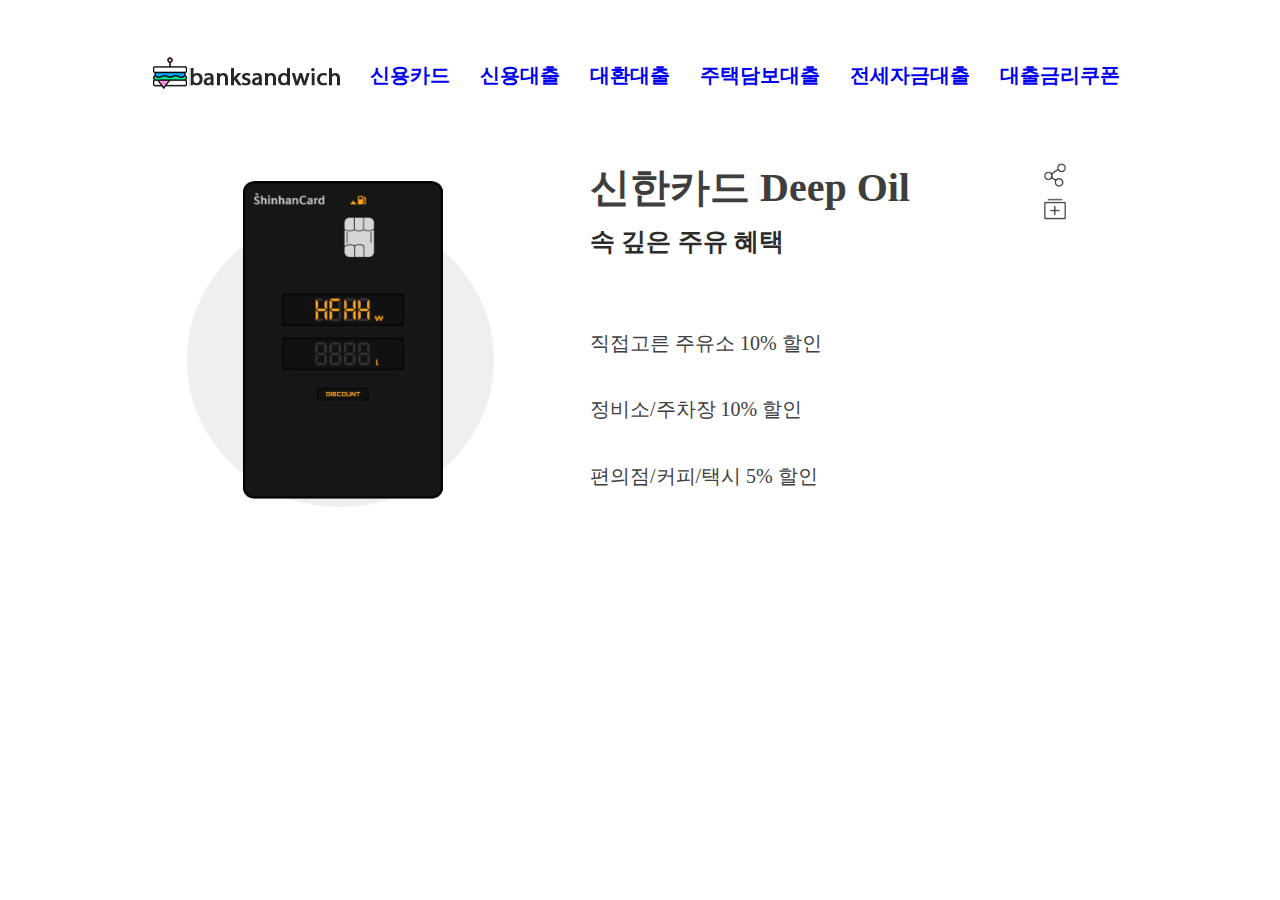
==== sub.html @ 1c979313 "Update sub.html" ====
<!DOCTYPE html>
<html lang="en">
<head>
    
    <meta charset="UTF-8">
    <meta name="viewport" content="width=device-width, initial-scale=1.0">
    <title>Document</title>
    <script src="https://ajax.googleapis.com/ajax/libs/jquery/3.7.1/jquery.min.js"></script>
    
    <link rel="stylesheet" href="sub.css">
    <meta charset="utf-8">
</head>

<body>
    <header>
        <div id = "logo">
            <img src="img/banklogo.png">
        </div>

        <ul>
            <li><a href ="#">신용카드</a></li>
            <li><a href= "#">신용대출</a></li>
            <li><a href= "#">대환대출</a></li>
            <li><a href="#">주택담보대출</a></li>
            <li><a href ="#">전세자금대출</a></li>
            <li><a href= "#">대출금리쿠폰</a></li>
        </ul>
    </header>

    <!-- <div id = "search_btn_div">

    <button style="width: 690px; height: 60px;">
        <div>
            <span>메뉴, 카드, 혜택을 검색해 보세요</span>
            <img src = "img/icon1.jpg">
        </div></button>
    </div> -->

    <div id="sub_wrap1">
        <div> <img src = "img/sub_card_1.gif" alt = "card" style="height:200px;  transform: rotate(90deg); margin: 20% 11%;">
        </div>

        <div>
           
                <div style="width: 400px; height: 150px;">
                <p style="font-size: 40px; font-weight: bold; color: #3e3e3e;"> 신한카드 Deep Oil</p>
                <p style="margin-top: 10px; font-size: 25px; font-weight: bolder; color: #2c2c2c;">  속 깊은 주유 혜택</p>
                </div>

                <div style="width: 300px; height: 200px; ">
                <p>직접고른 주유소 10% 할인</p>
                <p> 정비소/주차장 10% 할인</p>
                <p>편의점/커피/택시 5% 할인</p>  
                </div>
            
          
     
        </div>
        
        
        <div>
        <a href = "#"><img src = "img/sub_icon_link.png" alt="link"></a>
        <a href = "#"><img src = "img/sub_icon_plus.png" alt="plus"></a>
        </div>

    </div>

</body>
</html>
---- sub.css ----
@import url('https://fonts.googleapis.com/css2?family=Gothic+A1:wght@600&display=swap');

* {padding:0; margin: 0;}
ul, li, ol,a { list-style: none; text-decoration: none;}


header { 
    width: 1000px; height: 150px;
    margin: 0 auto;
     display: flex;
     justify-content: space-around;
    align-items: center;}

header > ul {  display: flex; }


header > ul > li {padding: 15px; font-size: 20px; font-weight: bold; color: #404040;}


/*search 버튼*/
/* #search_btn_div {
    margin: 0 auto;
    width: 1000px;
    height: 200px;
    display: flex;
    justify-content: center;
    align-items: center;
}

#search_btn_div>button  {
    width: 690px;
    height: 60px;
    border-radius: 9px;
    background-color: rgba(0, 0, 0, 0);
    border: 2px solid green;
    font-size: 20px;
    text-align: left;
    padding: 10px;
    color: #666;
}  

#search_btn_div>button>div {
    display: flex;
    justify-content: space-between;
}
 */


 #sub_wrap1 { 
    width: 1000px;
    margin: 0 auto;
    display: flex;
   justify-content: space-between;
padding: 10px 100px;}

#sub_wrap1>div:nth-of-type(1) {
    width: 400px;
    height: 400px;
    background-image: url(img/sub_card_background.jpg);

}


#sub_wrap1>div:nth-of-type(2) {
    width: 400px;
    height: 400px;
    display: flex;
    flex-direction: column;
    justify-content: flex-start;



}



#sub_wrap1>div:nth-of-type(2) >div:nth-of-type(2) {
    display: flex;
    flex-direction: column;
    justify-content: space-around;
    font-size: 20px;
    color: #404040;
}


#sub_wrap1>div:nth-of-type(3) {
    width: 100px;
    height: 400px;
    display: flex;
    flex-direction: column;
    align-items: flex-start;

}

#sub_wrap1>div:nth-of-type(3) img {
    width: 30px;
}
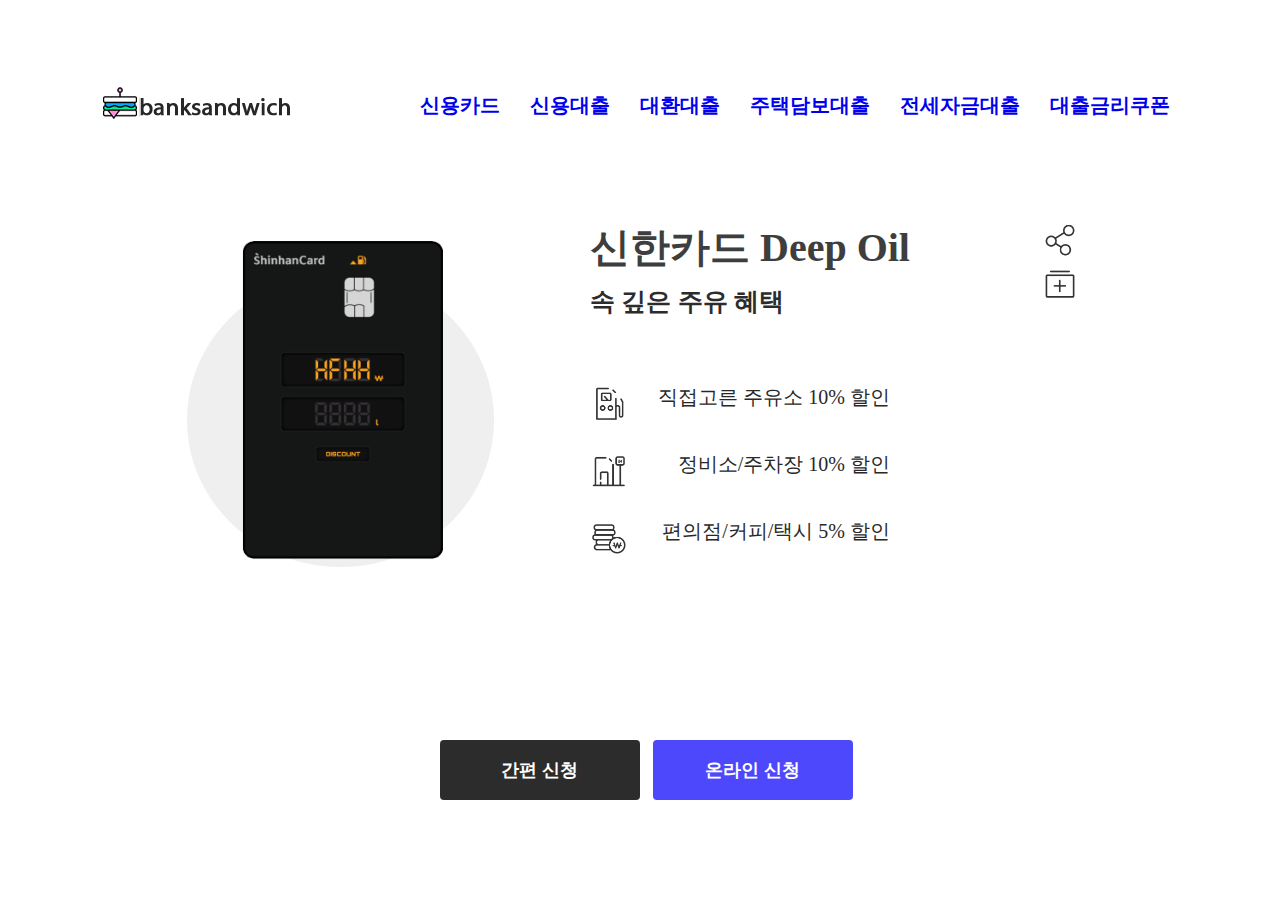
==== commit cb46dc62: "2/6" ====
--- a/sub.html
+++ b/sub.html
@@ -1,5 +1,6 @@
 <!DOCTYPE html>
 <html lang="en">
+    
 <head>
     
     <meta charset="UTF-8">
@@ -9,6 +10,7 @@
     
     <link rel="stylesheet" href="sub.css">
     <meta charset="utf-8">
+    
 </head>
 
 <body>
@@ -48,9 +50,14 @@
                 </div>
 
                 <div style="width: 300px; height: 200px; ">
-                <p>직접고른 주유소 10% 할인</p>
-                <p> 정비소/주차장 10% 할인</p>
-                <p>편의점/커피/택시 5% 할인</p>  
+
+                    <div><img src = "img/ico_card_benefit_m_02.png" alt ="3"><p>직접고른 주유소 10% 할인</p></div>
+                    
+                    <div><img src = "img/ico_card_benefit_m_04.png" alt ="2"><p> 정비소/주차장 10% 할인</p></div>
+                    
+                    <div><img src = "img/ico_card_benefit_m_18.png" alt ="1"><p>편의점/커피/택시 5% 할인</p>  </div>
+                    
+                
                 </div>
             
           
@@ -65,5 +72,10 @@
 
     </div>
 
+
+    <div id = "sub_wrap2">
+        <button style="background-color: #2c2c2c;">간편 신청</button>
+        <button style="background-color: #4e48fc;">온라인 신청</button>
+    </div>
 </body>
 </html>--- a/sub.css
+++ b/sub.css
@@ -5,11 +5,12 @@
 
 
 header { 
-    width: 1000px; height: 150px;
+    width: 1200px; height: 150px;
     margin: 0 auto;
      display: flex;
      justify-content: space-around;
-    align-items: center;}
+    align-items: center;
+    padding: 30px 0px;}
 
 header > ul {  display: flex; }
 
@@ -79,7 +80,18 @@
     flex-direction: column;
     justify-content: space-around;
     font-size: 20px;
-    color: #404040;
+    color: #282828;
+}
+
+
+#sub_wrap1>div:nth-of-type(2) >div:nth-of-type(2) > div {
+    display: flex;
+    justify-content: space-between;
+}
+
+#sub_wrap1>div:nth-of-type(2) >div:nth-of-type(2) > div > img {
+    width: 38px;
+    vertical-align: middle;
 }
 
 
@@ -93,5 +105,30 @@
 }
 
 #sub_wrap1>div:nth-of-type(3) img {
-    width: 30px;
+    width: 40px;
+}
+
+
+/*간편신청, 온라인 신청*/
+
+#sub_wrap2 {
+    width: 1000px;
+    height: 100px;
+    margin: 0 auto;
+    display: flex;
+    justify-content: center;
+    align-items: center;
+    margin-top: 90px;
+}
+
+#sub_wrap2 > button {
+
+    width: 200px;
+    height: 60px;
+    margin-left: 13px;
+    border-radius: 4px;
+    border: none;
+    color: #fff;
+    font-size: 18px;
+    font-weight: bold;
 }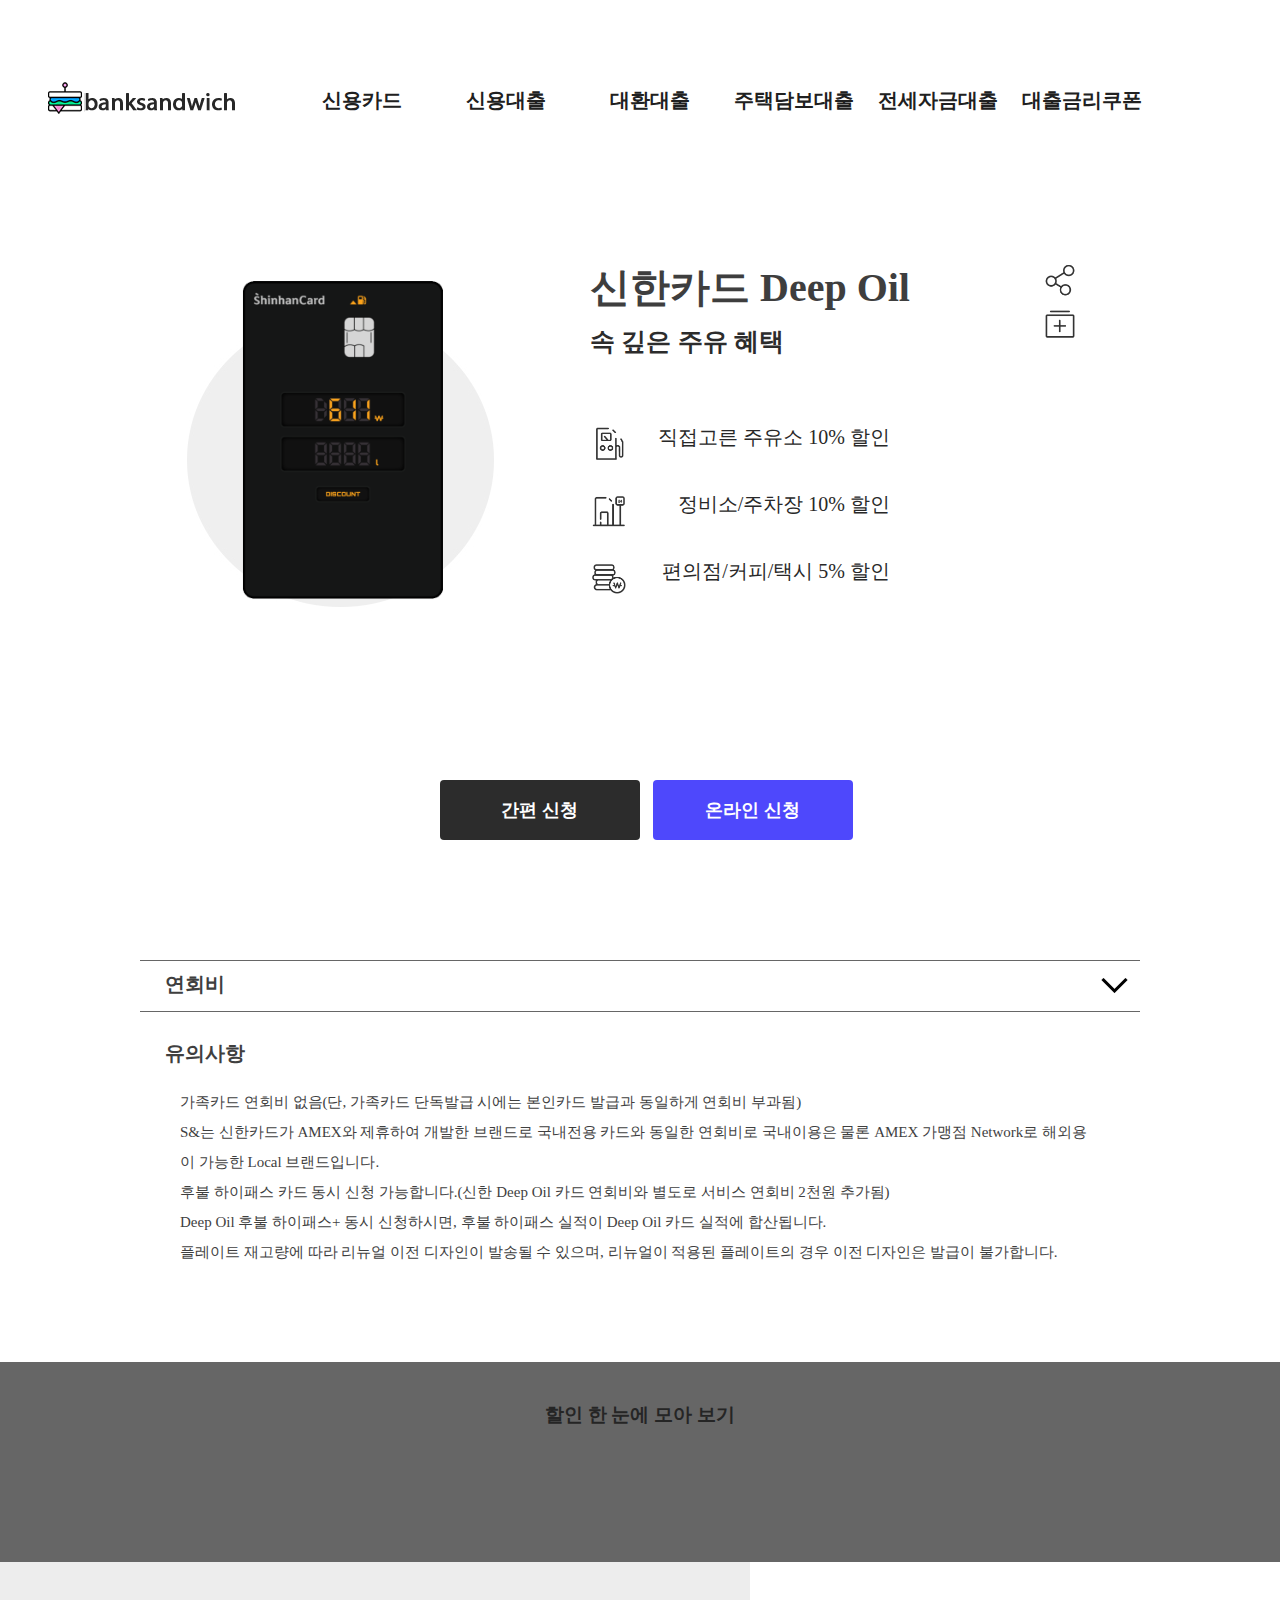
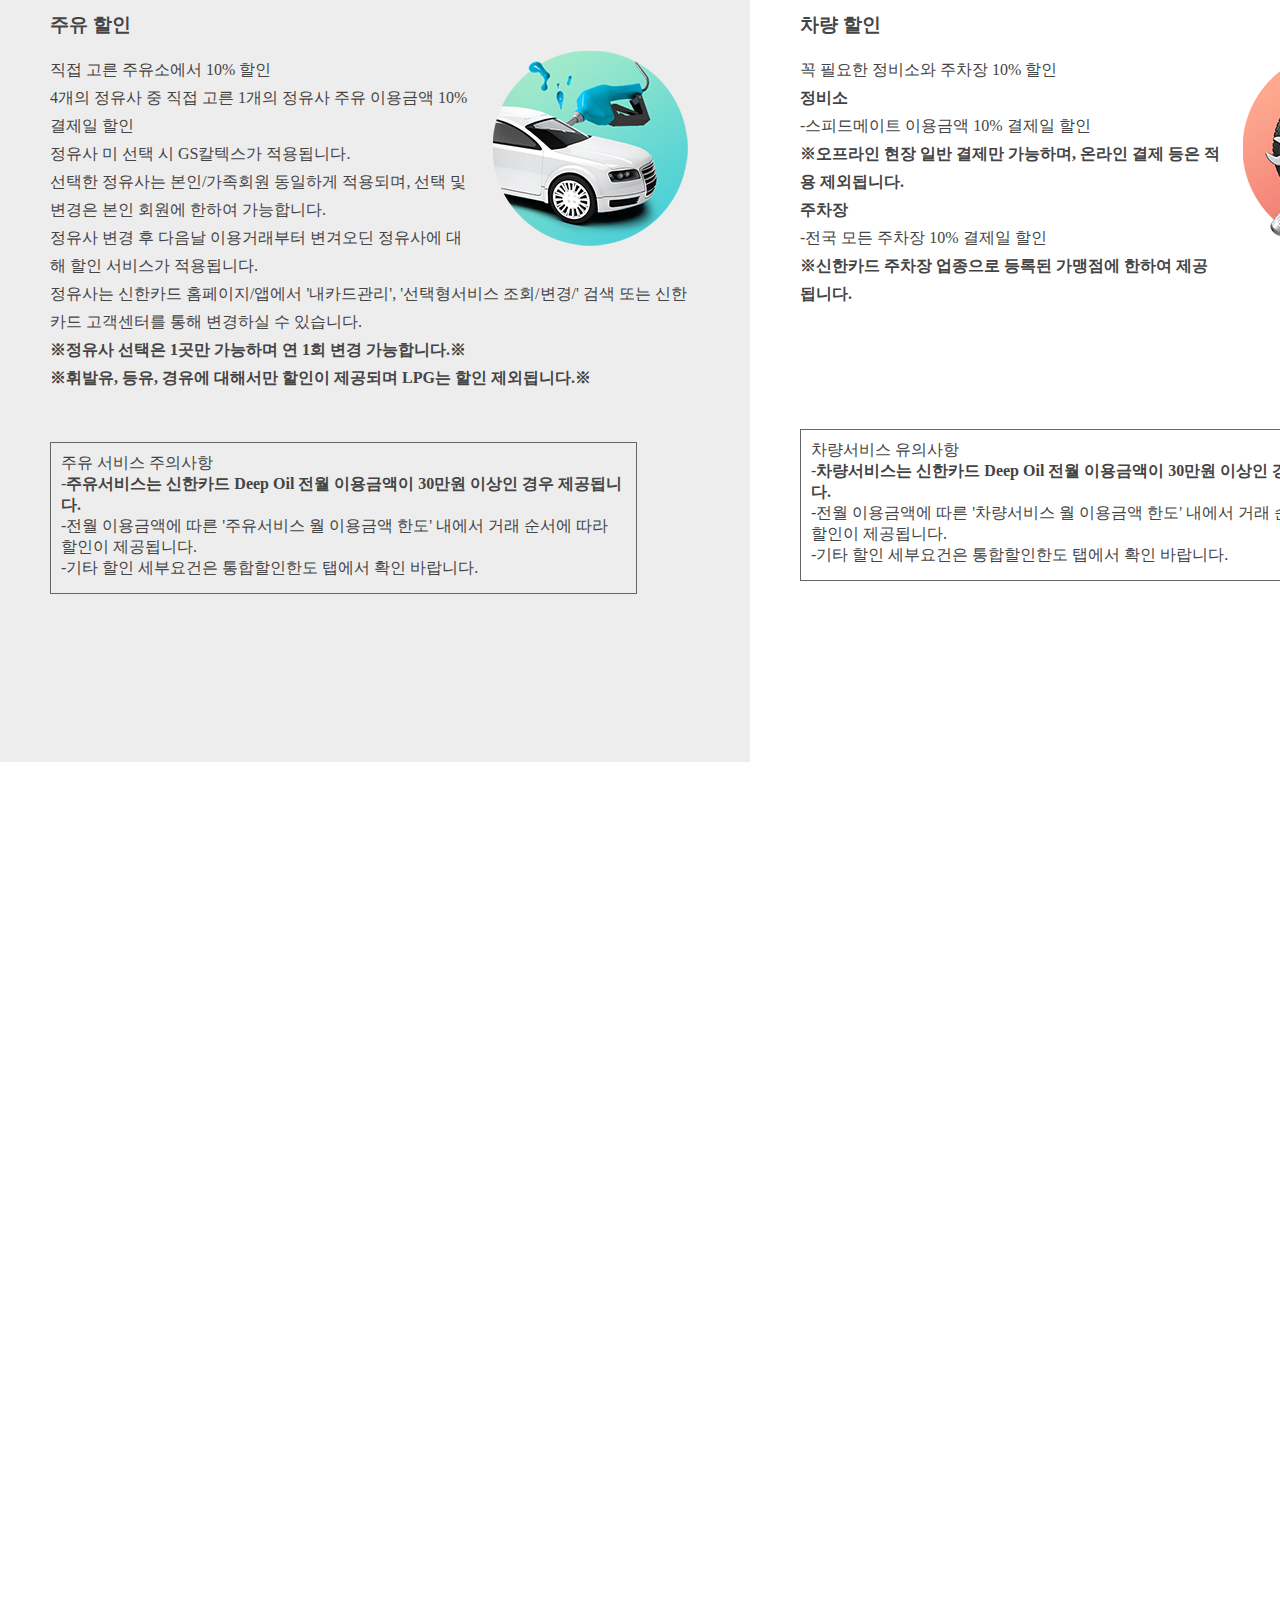
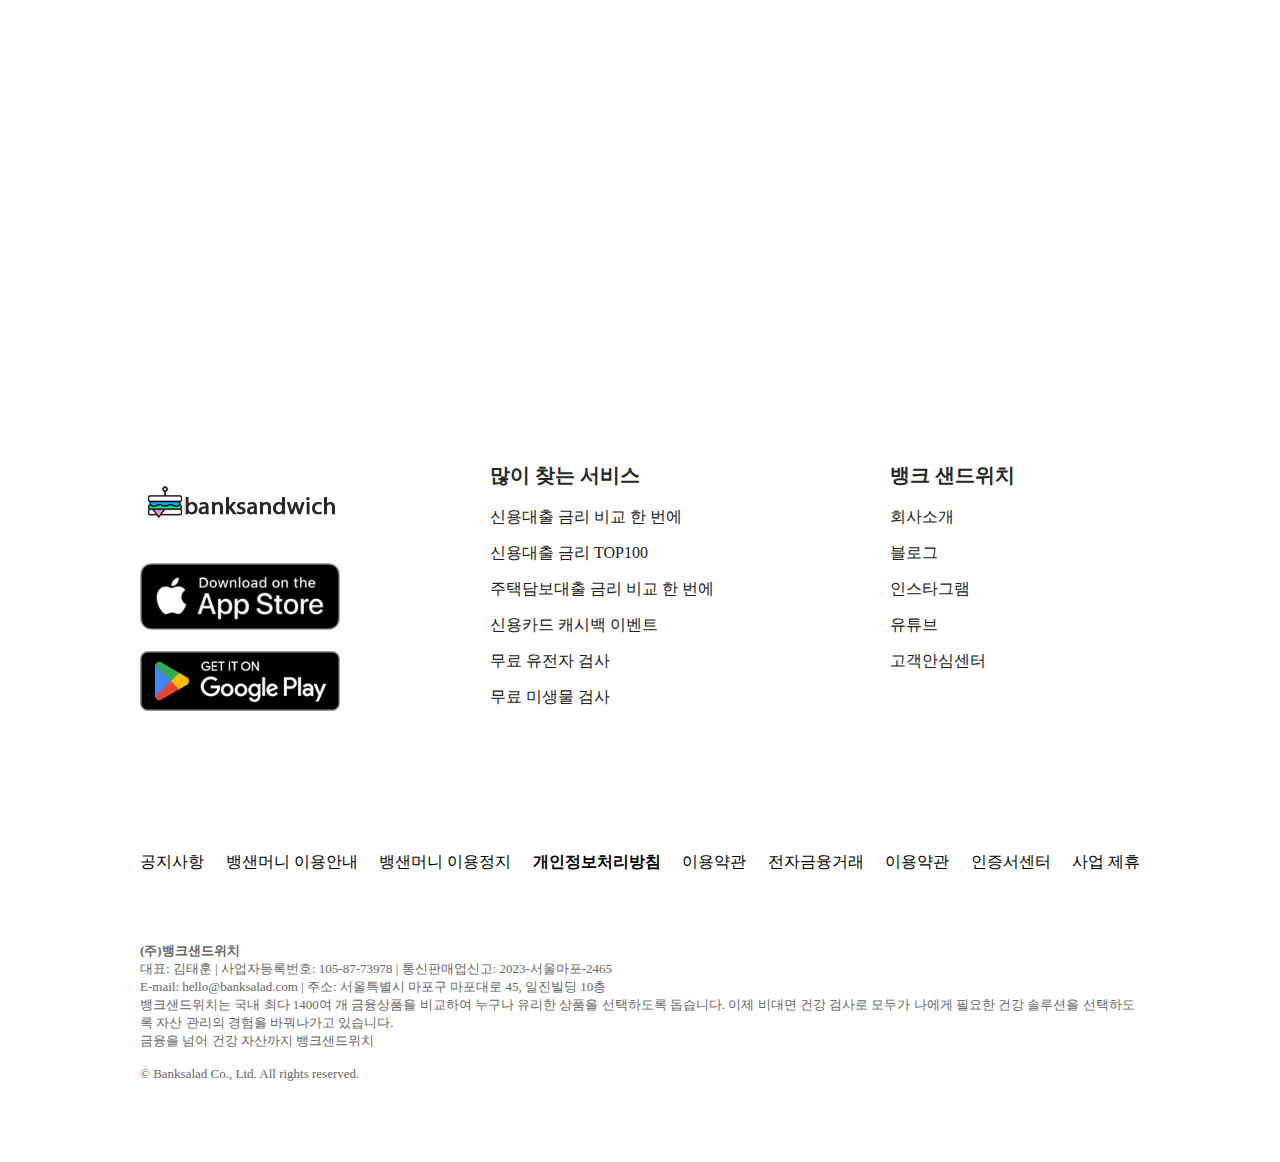
==== commit 0f500863: "2/7" ====
--- a/sub.html
+++ b/sub.html
@@ -13,21 +13,74 @@
     
 </head>
 
-<body>
+<body style="overflow-x: hidden;">
     <header>
         <div id = "logo">
             <img src="img/banklogo.png">
         </div>
 
-        <ul>
-            <li><a href ="#">신용카드</a></li>
-            <li><a href= "#">신용대출</a></li>
-            <li><a href= "#">대환대출</a></li>
-            <li><a href="#">주택담보대출</a></li>
-            <li><a href ="#">전세자금대출</a></li>
-            <li><a href= "#">대출금리쿠폰</a></li>
+        <ul style="z-index: 10;">
+            <li><a href ="#">신용카드</a>
+                <ul class = "sub">
+                    <li><a href ="#">SUB1</a></li>
+                    <li><a href ="#">SUB2</a></li>
+                    <li><a href ="#">SUB3</a></li>
+                </ul>
+            </li>
+
+            <li><a href= "#">신용대출</a>
+                <ul class = "sub">
+                    <li><a href ="#">SUB1</a></li>
+                    <li><a href ="#">SUB2</a></li>
+                    <li><a href ="#">SUB3</a></li>
+                </ul>     
+            </li>
+
+
+            <li><a href= "#">대환대출</a>
+                <ul class = "sub">
+                    <li><a href ="#">SUB1</a></li>
+                    <li><a href ="#">SUB2</a></li>
+                    <li><a href ="#">SUB3</a></li>
+                </ul>
+            </li>
+
+            <li><a href="#">주택담보대출</a>
+                <ul class = "sub">
+                    <li><a href ="#">SUB1</a></li>
+                    <li><a href ="#">SUB2</a></li>
+                    <li><a href ="#">SUB3</a></li>
+                </ul>            
+            </li>
+
+            <li><a href ="#">전세자금대출</a>
+                <ul class = "sub">
+                    <li><a href ="#">SUB1</a></li>
+                    <li><a href ="#">SUB2</a></li>
+                    <li><a href ="#">SUB3</a></li>
+                </ul>          
+            </li>
+
+            <li><a href= "#">대출금리쿠폰</a>
+                <ul class = "sub">
+                    <li><a href ="#">SUB1</a></li>
+                    <li><a href ="#">SUB2</a></li>
+                    <li><a href ="#">SUB3</a></li>
+                </ul>           
+            </li>
         </ul>
     </header>
+
+    <script>
+        $(function () {
+            $("header > ul > li").hover(function(){
+                $('.sub').stop().slideToggle();
+            });
+        });
+
+    </script>
+
+
 
     <!-- <div id = "search_btn_div">
 
@@ -38,6 +91,8 @@
         </div></button>
     </div> -->
 
+
+    <!--카드 설명 부분-->
     <div id="sub_wrap1">
         <div> <img src = "img/sub_card_1.gif" alt = "card" style="height:200px;  transform: rotate(90deg); margin: 20% 11%;">
         </div>
@@ -72,10 +127,291 @@
 
     </div>
 
-
+    <!--버튼 가운데 두개-->
     <div id = "sub_wrap2">
         <button style="background-color: #2c2c2c;">간편 신청</button>
         <button style="background-color: #4e48fc;">온라인 신청</button>
     </div>
+
+
+    <!--연회비-->
+    <div id = "sub_wrap3" >
+        <h2>연회비</h2>
+        <img src = "img/h-util-arr1.png" alt = "icon" style=" float: right;">
+
+        <table>
+            <tr><th>브랜드</th><th>옵션</th><th>기본</th><th>서비스</th><th>총회비</th></tr>
+            <tr><td><img src = "img/brands1.png" alt = "brand"></td><td>일반</td><td>5천원</td><td>8천원</td><td><b>1만천원</b></td></tr>
+            <tr><td><img src = "img/brands2.png" alt = "brand"></td><td>일반</td><td>5천원</td><td>8천원</td><td><b>1만천원</b></td></tr>
+        </table>
+    </div>
+
+    <script>
+        $(function(){
+            $("#sub_wrap3 > img").click(
+            function(){
+             $("#sub_wrap3 > table").stop().slideToggle("fast");
+            });
+        });
+    </script>
+
+
+    <!--유의 사항-->
+    <div id = "sub_wrap4">
+        <br>
+        <h2 style="font-size: 20px; color:#3f3f3f; padding: 10px 25px;">유의사항</h2>
+        <ul style="margin-top: 10px; font-size: 15px; color:#3f3f3f; padding: 0px 40px;">
+            <li>가족카드 연회비 없음(단, 가족카드 단독발급 시에는 본인카드 발급과 동일하게 연회비 부과됨)</li>
+            <li>S&는 신한카드가 AMEX와 제휴하여 개발한 브랜드로 국내전용 카드와 동일한 연회비로 국내이용은 물론 AMEX 가맹점 Network로 해외용이 가능한 Local 브랜드입니다.</li>
+            <li>후불 하이패스 카드 동시 신청 가능합니다.(신한 Deep Oil 카드 연회비와 별도로 서비스 연회비 2천원 추가됨)</li>
+            <li>Deep Oil 후불 하이패스+ 동시 신청하시면, 후불 하이패스 실적이 Deep Oil 카드 실적에 합산됩니다.</li>
+            <li>플레이트 재고량에 따라 리뉴얼 이전 디자인이 발송될 수 있으며, 리뉴얼이 적용된 플레이트의 경우 이전 디자인은 발급이 불가합니다.</li>
+        </ul>
+
+ 
+    
+    </div>
+
+
+    <!--할인 한 눈에 모아보세요 타이틀-->
+    <div id = "sub_wrap5">
+        <h3>할인 한 눈에 모아 보기</h3>
+    </div>
+
+    <!-- 할인 한 눈에 모아보는 슬라이드 아직 덜 됨 수정해야함-->
+    <div id="sub_wrap6">
+        <div id = "leftWrap">
+            <div class ="content" style="color: #444444;">
+                
+                <div style="background-color: #ededed; padding: 50px;">
+                    
+                    <h3> 주유 할인</h3>
+                    <img src  = "img/bg_cardLookBg4.png" alt = "1" style="float: right; padding: 5px; margin-left: 10px;">
+                    <br>
+                 
+                    <ul style="line-height: 28px;"> 
+                    <li>직접 고른 주유소에서 10% 할인</li>
+                    <li>4개의 정유사 중 직접 고른 1개의 정유사 주유 이용금액 10% 결제일 할인</li>
+                    <li>정유사 미 선택 시 GS칼텍스가 적용됩니다.</li>
+                    <li>선택한 정유사는 본인/가족회원 동일하게 적용되며, 선택 및 변경은 본인 회원에 한하여 가능합니다.</li>
+                    <li>정유사 변경 후 다음날 이용거래부터 변겨오딘 정유사에 대해 할인 서비스가 적용됩니다.</li>
+                    <li>정유사는 신한카드 홈페이지/앱에서 '내카드관리', '선택형서비스 조회/변경/' 검색 또는 신한카드 고객센터를 통해 변경하실 수 있습니다.</li>
+                    <li><b>※정유사 선택은 1곳만 가능하며 연 1회 변경 가능합니다.※</b></li>
+                    <li><b>※휘발유, 등유, 경유에 대해서만 할인이 제공되며 LPG는 할인 제외됩니다.※</b></li>
+                 </ul>
+        
+                 
+                 <div style="border: 1px solid #666; width: 90%; height: 150px; margin-top: 50px;">
+                    <ul style="padding: 10px;">
+                        <li>주유 서비스 주의사항</li>
+                        <li>-<b>주유서비스는 신한카드 Deep Oil 전월 이용금액이 30만원 이상인 경우 제공됩니다.</b></li>
+                        <li>-전월 이용금액에 따른 '주유서비스 월 이용금액 한도' 내에서 거래 순서에 따라 할인이 제공됩니다.</li>
+                        <li>-기타 할인 세부요건은 통합할인한도 탭에서 확인 바랍니다.</li>
+                    </ul>
+                 </div>
+                </div>
+        
+                <div style="background-color: #ffffff;  padding: 50px; ">
+        
+                    <h3> 차량 할인</h3>
+                    <img src  = "img/bg_cardLookBg107.png" alt = "1" style="float: right; padding: 5px; margin-left: 10px;">
+                    <br>
+        
+                    <ul style="line-height: 28px;">
+                        <li>꼭 필요한 정비소와 주차장 10% 할인</li>
+                        <li><b>정비소</b></li>
+                        <li>-스피드메이트 이용금액 10% 결제일 할인</li>
+                        <li><b>※오프라인 현장 일반 결제만 가능하며, 온라인 결제 등은 적용 제외됩니다.</b></li>
+                        <li><b>주차장</b></li>
+                        <li>-전국 모든 주차장 10% 결제일 할인</li>
+                        <li><b>※신한카드 주차장 업종으로 등록된 가맹점에 한하여 제공됩니다.</b></li>
+        
+                    </ul>
+        
+                    
+                    <br>
+                    <br>
+                    <br>
+                    <div style="border: 1px solid #666; width: 90%; height: 150px; margin-top: 67px;">
+                        <ul style="padding: 10px;">
+                            <li>차량서비스 유의사항</li>
+                            <li>-<b>차량서비스는 신한카드 Deep Oil 전월 이용금액이 30만원 이상인 경우 제공됩니다.</b></li>
+                            <li>-전월 이용금액에 따른 '차량서비스 월 이용금액 한도' 내에서 거래 순서에 따라 할인이 제공됩니다.</li>
+                            <li>-기타 할인 세부요건은 통합할인한도 탭에서 확인 바랍니다.</li>
+                        </ul>
+                    </div>
+                
+                </div>
+        
+                <div style="background-color: #ededed; padding: 50px;" >
+        
+                    <h3> 생활 할인</h3>
+                    <img src  = "img/bg_cardLookBg194.png" alt = "1" style="float: right; padding: 5px; margin-left: 10px;"> 
+                    <br>
+        
+                    <ul style="line-height: 28px;">
+                        <li>생활서비스 5% 할인</li>
+                        <li><b>편의점</b></li>
+                        <li>-GS25, CU 5% 결제일 할인</li>
+                        <li><b>커피</b></li>
+                        <li>-스타벅스, 이디야 5% 결제일 할인</li>
+                        <li><b>※상품권 구입, 선불카드 충전은 할인 제외됩니다.</b></li>
+                        <li><b>택시</b></li>
+                        <li>-택시 5% 결제일 할인</li>
+                        <li><b>※오프라인 현장 일반 결제만 가능하며, 온라인 자동결제 등은 적용 제외됩니다.</b></li>
+        
+                    </ul>
+        
+                    <br>
+                    <div style="border: 1px solid #666; width: 90%; height: 150px; margin-top: 90px;">
+                        <ul style="padding: 15px;">
+                            <li>생활서비스 유의사항</li>
+                            <li>-<b>생활서비스는 신한카드 Deep Oil 전월 이용금액이 30만원 이상인 경우 제공됩니다.</b></li>
+                            <li>-전월 이용금액에 따른 '생활서비스 월 이용금액 한도' 내에서 거래 순서에 따라 할인이 제공됩니다.</li>
+                            <li>-기타 할인 세부요건은 통합할인한도 탭에서 확인 바랍니다.</li>
+                        </ul>
+                </div>
+               
+        
+            
+           
+           
+                </div>
+        
+                <div style="background-color: #ffffff; padding: 50px;" >
+                    <h3> 영화 할인</h3>
+                    <img src  = "img/bg_cardLookBg30.png" alt = "1" style="float: right; padding: 5px; margin-left: 10px;">
+                    <br>
+        
+                    <ul style="line-height: 30px;">
+                        <li>영화서비스 5% 할인</li>
+                        <li><b>롯데시네마 일반관 5천원 현장 할인</b></li>
+                        <li>-롯데시네마 영화관 현장 및 롯데시네마 홈페이지, 모바일App 결제건에 한하여 제공됩니다.</li>
+                        <li>-롯데시네마 일반관 상영 영화의 온라인/현장 예매 시 월 제공횟수 한도 내 1일 1회에 한하여 할인 제공됩니다.</li>
+                        <li>-조조 영화도 할인 제공 가능합니다. <b>단, 3D 등 스페셜관 상영 영화는 제외됩니다.</b></li>
+                        <li>-온라인 예매 시 '할인 수단으로 신한카드 Deep Oil 할인을 선택' 하시거나 현장 예매 시 '신한카드 Deep Oil 할인을 요청'하셔야 이용 가능합니다.</li>
+                        <li><b>※타 할인과 중복 적용 불가합니다.</b></li>
+                    
+        
+                    </ul>
+        
+                    
+                    <div style="border: 1px solid #666; width: 90%; height: 150px; margin-top: 50px;">
+                        <ul style="padding: 10px;">
+                            <li>영화서비스 유의사항</li>
+                            <li>-<b>영화서비스는 신한카드 Deep Oil 전월 이용금액이 30만원 이상인 경우 제공됩니다.</b></li>
+                            <li>-전월 이용금액에 따른 '영화서비스 월 이용금액 한도' 내에서 거래 순서에 따라 할인이 제공됩니다.</li>
+                            <li>-기타 할인 세부요건은 통합할인한도 탭에서 확인 바랍니다.</li>
+                        </ul>
+                </div>
+            
+        
+        
+                </div>
+            </div>  
+        </div>
+
+    </div>   
+       
+    <script>
+        $(window).scroll(function(){
+        
+               let ws = $(this).scrollTop();
+        
+              let fixWrap = $('#leftWrap').offset().top; 
+        
+              let move = ws - fixWrap;  
+        
+              let end = $('.content').width() - $(window).innerWidth(); 
+        
+              if(ws > fixWrap && ws < fixWrap+end){      
+        
+                $('.content').css('transform',`translateX(-${move}px)`);
+        
+              }else if(ws >= fixWrap+end) {
+        
+                $('.content').css('transform',`translateX(-${end}px)`);
+              }
+        
+            });
+    </script>
+
+
+ <!--footer... index html과 동일-->
+
+    <!--footer1 부분-->
+    <div id = "wrap7">
+
+        <div>
+            <a href="#"><img src="img/banklogo.png" alt=""></a>
+            <a href="#"><img src="img/apple.png" alt=""></a>
+            <a href="#"><img src="img/android.png" alt=""></a>
+        
+        </div>
+        
+            <div>
+                
+                <ul>
+                    <h3 style=" color:#272727;">많이 찾는 서비스</h3>
+                    <br>
+                    <li><a href="#">신용대출 금리 비교 한 번에</a></li>
+                    <li><a href="#">신용대출 금리 TOP100</a></li>
+                    <li><a href="#">주택담보대출 금리 비교 한 번에</a></li>
+                    <li><a href="#">신용카드 캐시백 이벤트</a></li>
+                    <li><a href="#">무료 유전자 검사</a></li>
+                    <li><a href="#">무료 미생물 검사</a></li>
+                </ul>
+            </div>
+        <div>
+        
+            <ul>
+                <h3 style=" color:#272727;">뱅크 샌드위치</h3>
+                <br>
+                <li><a href="#">회사소개</a></li>
+                <li><a href="#">블로그</a></li>
+                <li><a href="#">인스타그램</a></li>
+                <li><a href="#">유튜브</a></li>
+                <li><a href="#">고객안심센터</a></li>
+            </ul>
+        </div>
+        
+    </div>
+ 
+    <!--footer2 부분-->
+    <div id = "wrap8">
+
+        <ul id="footer2">
+            <li>공지사항</li>
+            <li>뱅샌머니 이용안내</li>
+            <li>뱅샌머니 이용정지</li>
+            <li><b>개인정보처리방침</b></li>
+            <li>이용약관</li>
+            <li>전자금융거래</li>
+                <li>이용약관</li>
+            <li>인증서센터</li>
+            <li>사업 제휴</li>
+        </ul>
+        
+    </div>
+
+
+    <!--마지막 부분-->
+    <div id ="wrap9">
+
+        <div id = "main_last">
+        <p> <b>(주)뱅크샌드위치</b><br>
+        대표: 김태훈 | 사업자등록번호: 105-87-73978 | 통신판매업신고: 2023-서울마포-2465<br>
+        E-mail: hello@banksalad.com | 주소: 서울특별시 마포구 마포대로 45, 일진빌딩 10층<br>
+        뱅크샌드위치는 국내 최다 1400여 개 금융상품을 비교하여 누구나 유리한 상품을 선택하도록 돕습니다. 이제 비대면 건강 검사로 모두가 나에게 필요한 건강 솔루션을 선택하도록 자산 관리의 경험을 바꿔나가고 있습니다.<br>
+        금융을 넘어 건강 자산까지 뱅크샌드위치
+        <br>
+        <br>
+        © Banksalad Co., Ltd. All rights reserved.</p> 
+        </div>
+        
+        
+    </div>
+
+
 </body>
 </html>--- a/sub.css
+++ b/sub.css
@@ -1,21 +1,32 @@
 @import url('https://fonts.googleapis.com/css2?family=Gothic+A1:wght@600&display=swap');
 
-* {padding:0; margin: 0;}
-ul, li, ol,a { list-style: none; text-decoration: none;}
-
+* {margin:0;}
+
+ul,ol,li {list-style:none; margin:0; padding:0;}
+
+a {text-decoration:none; color:#202020;}
 
 header { 
-    width: 1200px; height: 150px;
-    margin: 0 auto;
-     display: flex;
-     justify-content: space-around;
-    align-items: center;
-    padding: 30px 0px;}
-
-header > ul {  display: flex; }
-
-
-header > ul > li {padding: 15px; font-size: 20px; font-weight: bold; color: #404040;}
+    width: 1200px; height: 200px;
+    margin: 0 auto;
+    display: flex;
+     justify-content: space-between;
+    align-items: center;}
+
+header > ul {  width: 900px; margin: 0 auto; height: 30px; }
+
+
+header > ul > li { float:left;  font-size: 20px; font-weight: bold; background-color: rgb(255, 255, 255); width: 16%; text-align: center; line-height: 30px; }
+
+header > ul > li:hover  { background-color: rgb(160, 255, 8); }
+
+
+.sub > li { padding: 5px; background-color:#ffffff  ;}
+
+header > ul > li:hover a {color: #070707;}
+
+
+.sub  { background-color:#ffffff  ;  width: 100%; display: none;}
 
 
 /*search 버튼*/
@@ -52,7 +63,8 @@
     margin: 0 auto;
     display: flex;
    justify-content: space-between;
-padding: 10px 100px;}
+padding: 10px 100px;
+ margin-top: 50px;}
 
 #sub_wrap1>div:nth-of-type(1) {
     width: 400px;
@@ -131,4 +143,168 @@
     color: #fff;
     font-size: 18px;
     font-weight: bold;
-}+}
+
+
+
+/*연회비 신청*/
+
+#sub_wrap3 {
+    width: 1000px;
+    height: 50px;
+    border-top: 1px solid #666;
+    border-bottom: 1px solid #666;
+    margin: 0 auto;
+    margin-top: 100px;
+}
+
+
+
+#sub_wrap3 h2 { padding: 10px 25px; display: inline-block; font-size: 20px; color: #3f3f3f; }
+
+#sub_wrap3 table { display: none; width: 1000px; text-align: center;}
+
+#sub_wrap3 table tr 
+
+#sub_wrap3 table img { width: 40px;}
+
+
+
+
+#sub_wrap4 {
+    margin-top: 100px;
+    width: 1000px;
+    height: 300px;
+    margin: 0 auto;
+ 
+}
+
+#sub_wrap4 li {
+    line-height: 30px;
+}
+
+/*글자 슬라이더 */
+
+#slide_Btn  >ul{ width: 1000px; 
+    height: 50px;
+   font-size: 20px;
+    margin: 0 auto;
+    font-weight: bold;
+    display: flex;
+    justify-content: space-around;
+    margin-top: 50px;
+}
+
+
+/*할인 한 눈에 모아보세요 타이틀*/
+
+#sub_wrap5 {
+    width: 100%;
+    height: 200px;
+    display: flex;
+    justify-content: center;
+    background-color: #666;
+    margin-top: 50px;
+
+}
+
+#sub_wrap5 h3 {
+    text-align: left;
+    color: #252525;
+    padding: 40px;
+
+}
+
+/*내용 부분*/
+
+#leftWrap { width: 100%; height: 2000px; background-color: #fff; }
+#leftWrap .content { width: 3000px; position: sticky; top:0; display: flex;}
+#leftWrap .content div {width: 100%; height: 700px;}
+
+
+
+
+
+/*여기서부터는 index.html이랑 똑같음*/
+
+#wrap7 {
+  
+    width: 1000px;
+    height: 450px;
+    background-color: #ffffff;
+    display: flex;
+    justify-content:space-between;
+    flex-wrap: nowrap;
+    margin: 0 auto;
+    color: #272727;
+  }
+  
+  #wrap7 > div {
+    width: 200px;
+    height: 253px;
+    margin-top: 10%;
+    display: flex;
+    flex-direction: column;
+    flex-wrap: nowrap;
+    align-items: center;
+    justify-content: space-between;
+  
+  }
+  
+
+  
+  #wrap7 > div > a > img {
+    width: 200px;
+    
+  }
+  
+  #wrap7 ul > li {
+    list-style: none;
+    margin-bottom: 15px;
+    font-size: 16px;
+    text-decoration: none;
+    width: 300px;
+    
+  }
+  
+  #wrap7 h3 {
+    font-size: 20px;
+  }
+
+
+
+
+
+#footer2 {
+    display: flex;
+    justify-content: space-between;
+    width: 1000px;
+    height: 100px;
+    margin: 0 auto;
+    align-items: center;
+  }
+  
+  #wrap8 {
+    
+     height: 100px;
+
+  
+  }
+
+
+
+
+
+#wrap9 {
+    width: 100%;
+    height: 250px;
+    font-size: 13px;
+   }
+  
+   #main_last {
+    width: 1000px;
+  display: flex;
+  padding: 30px 0px 0px 0px;
+  color: #666;
+  margin: 0 auto;
+   }
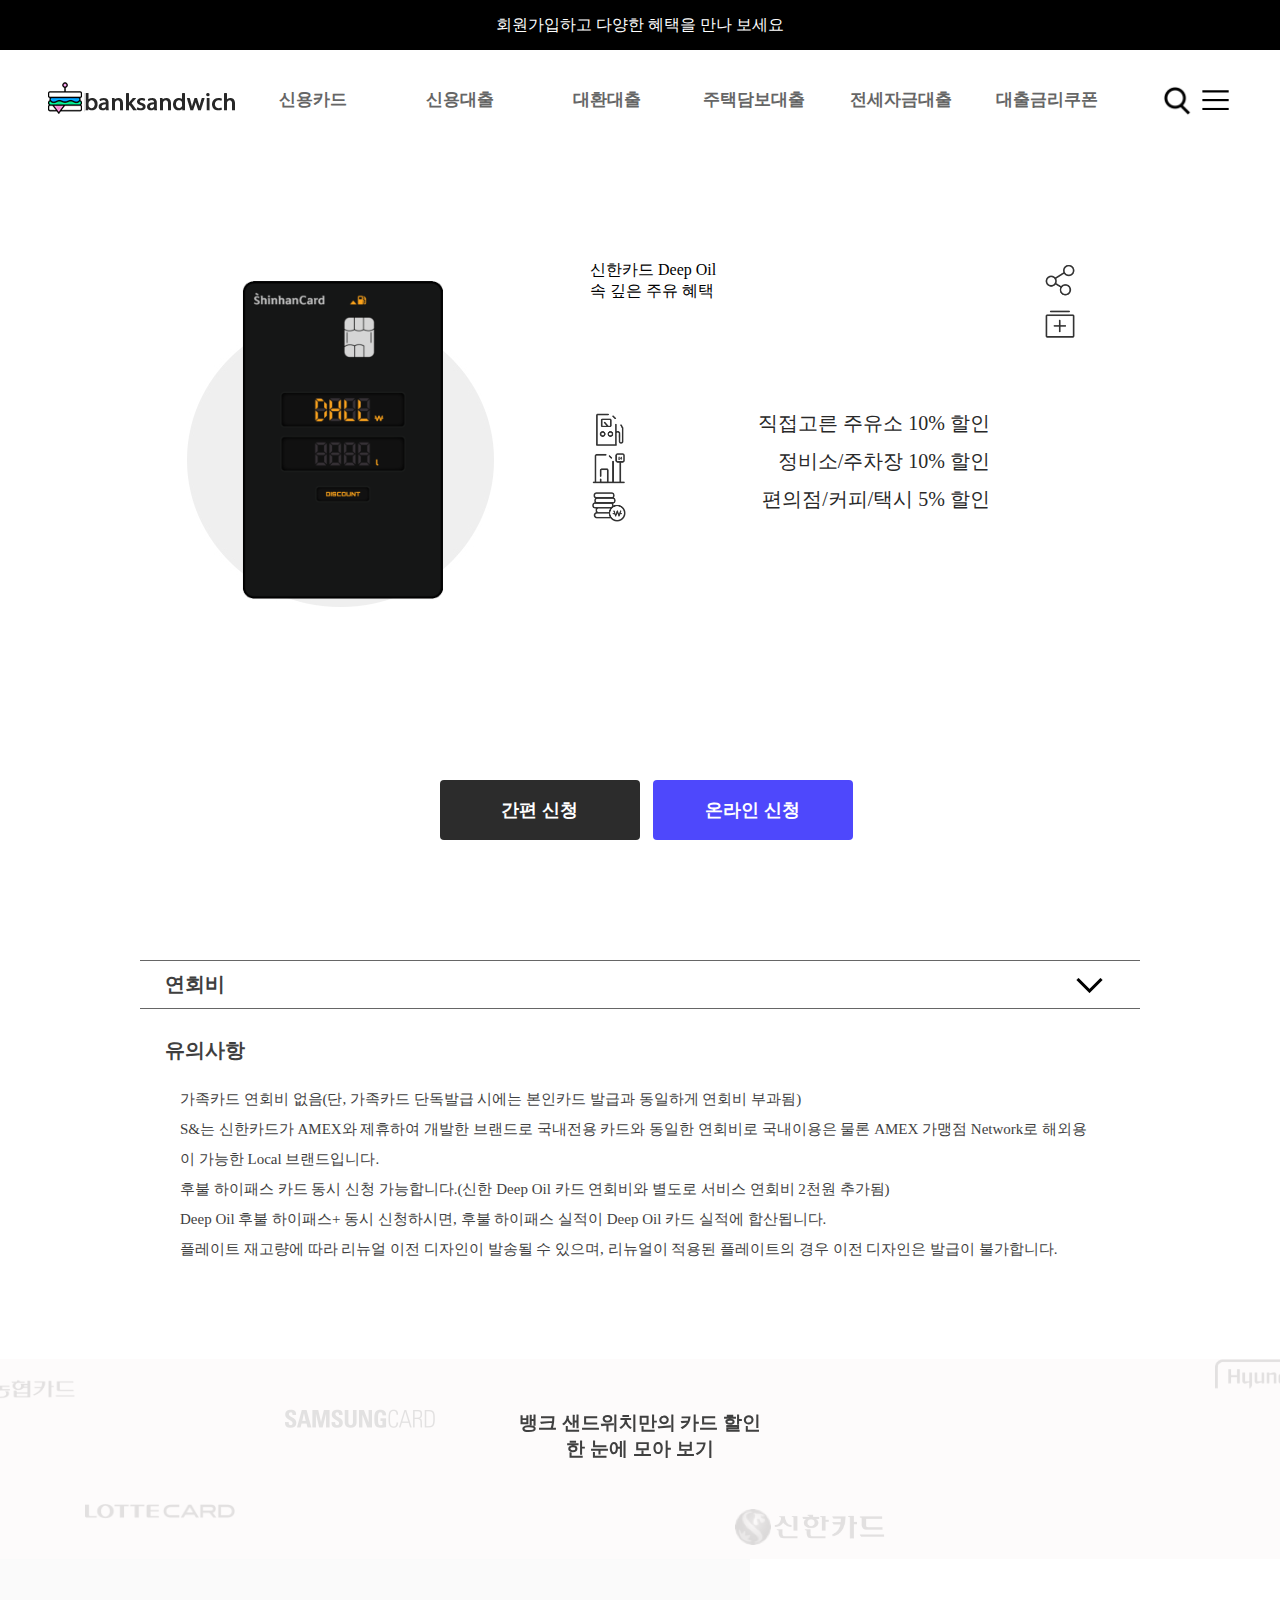
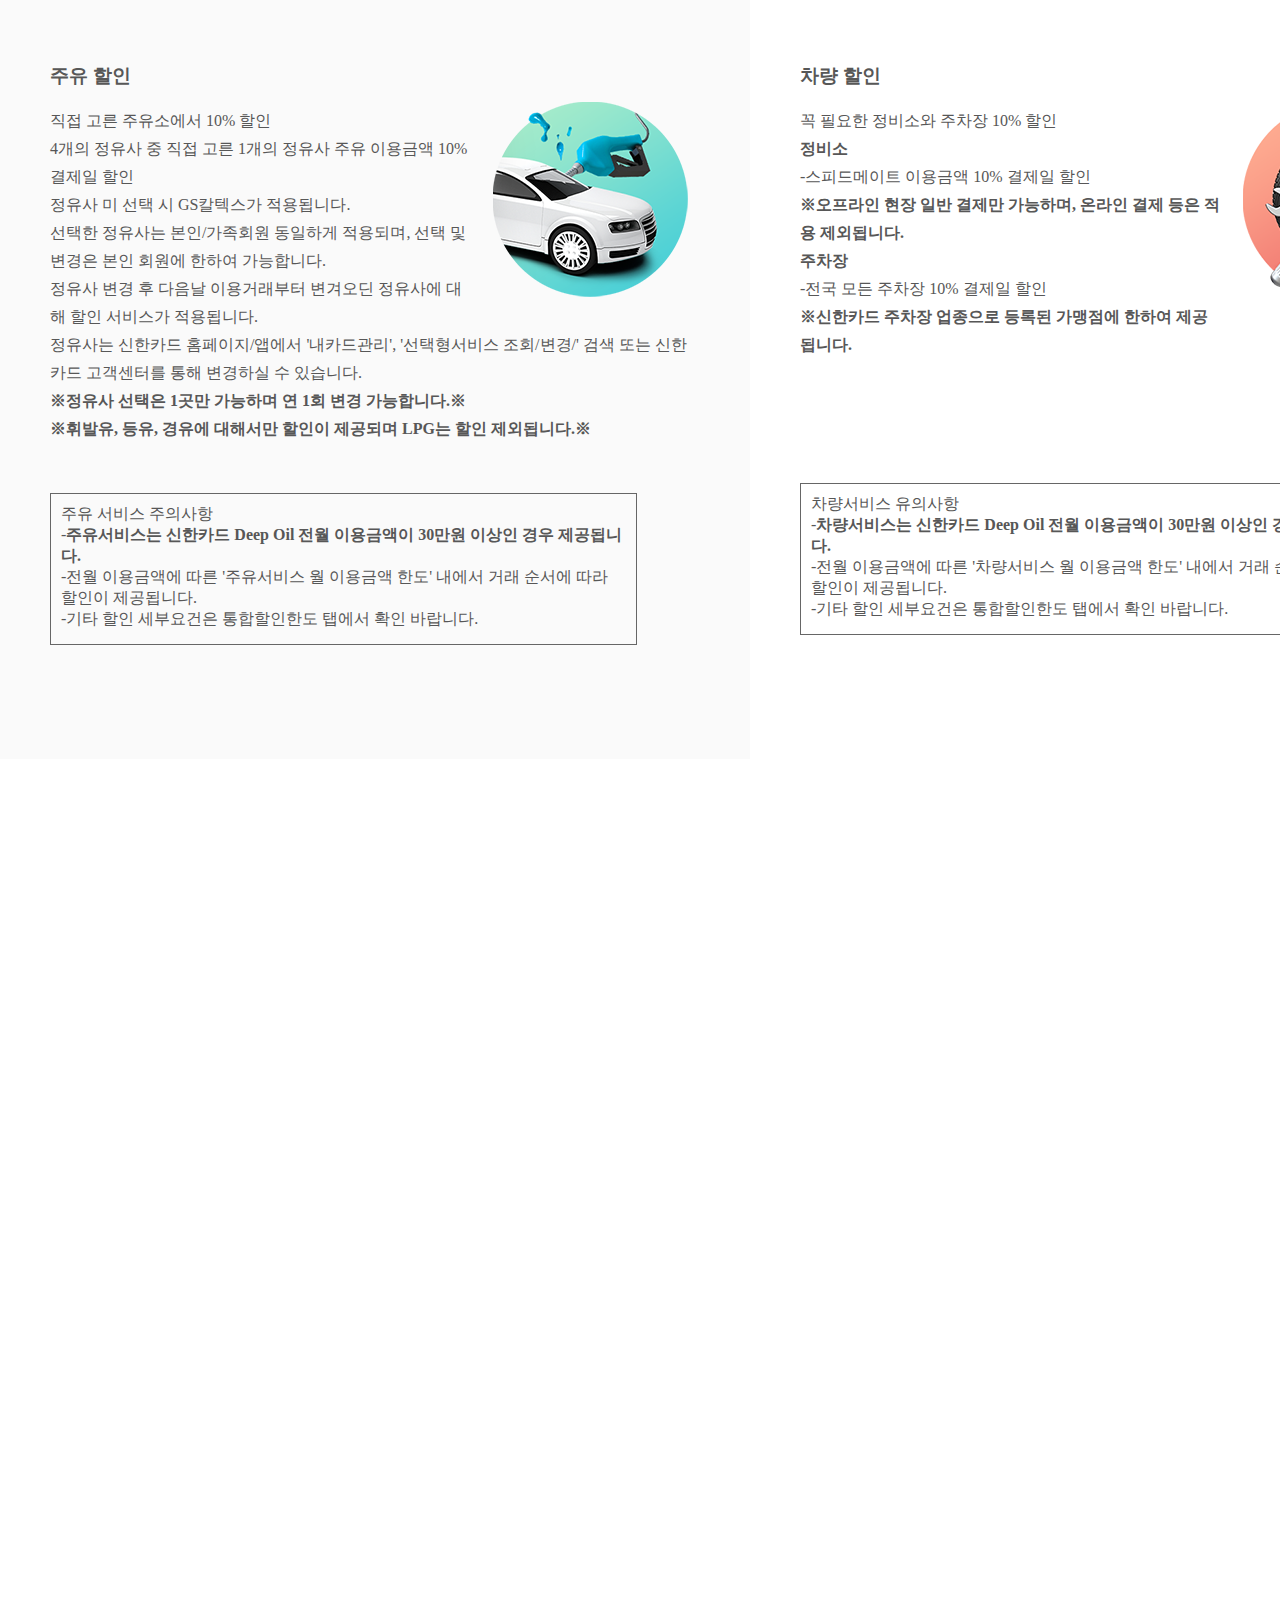
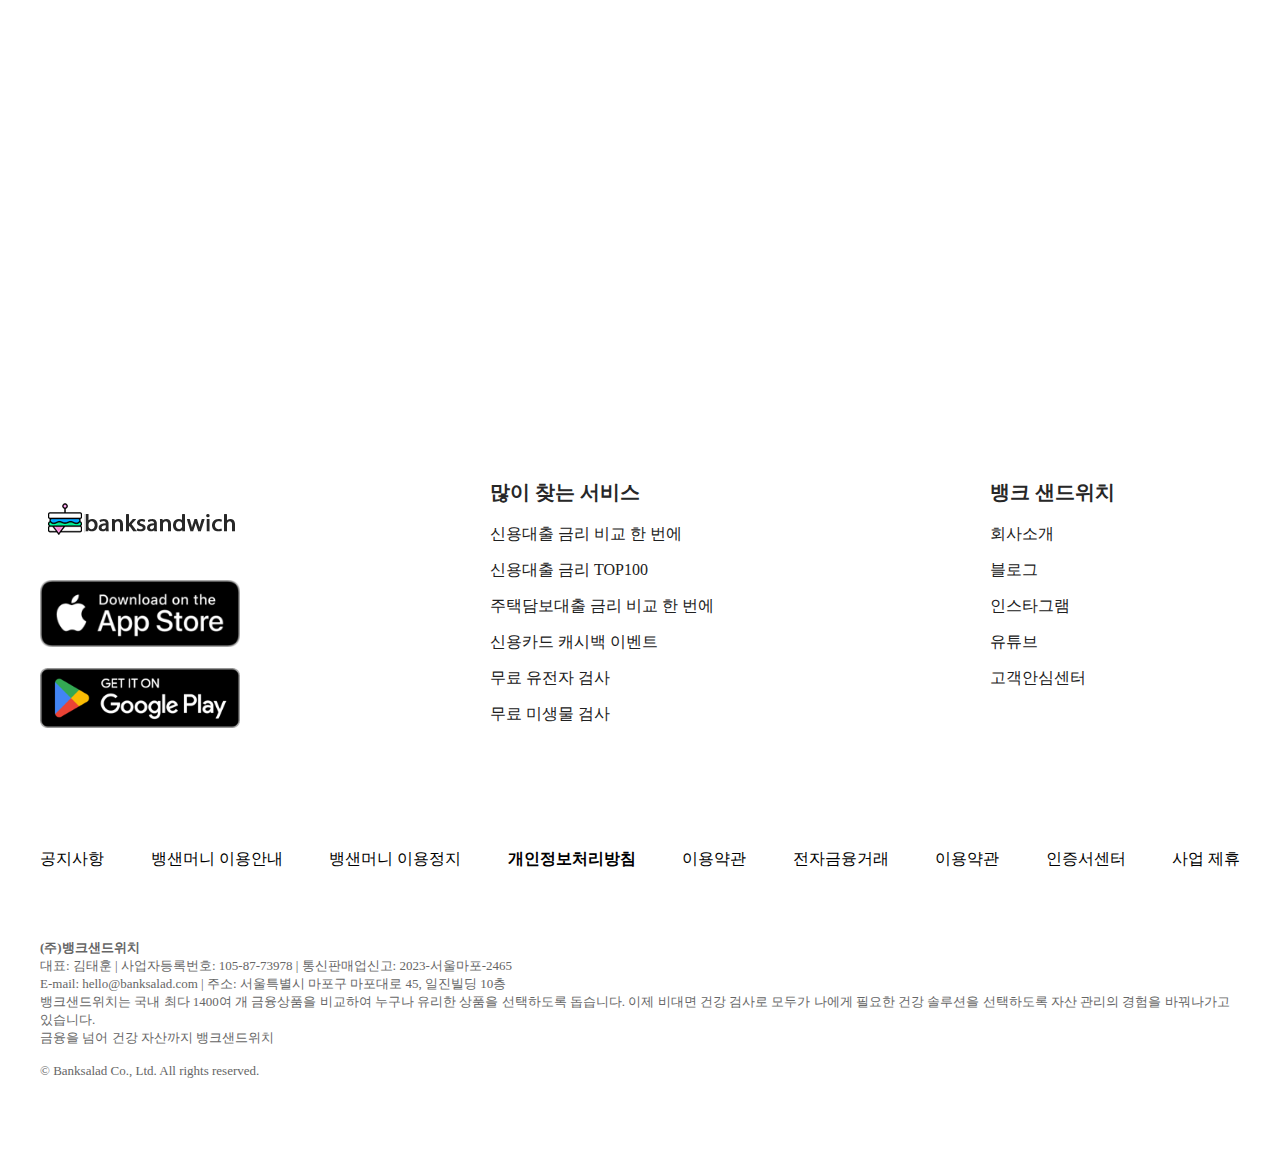
==== commit 7c50c29c: "2/8" ====
--- a/sub.html
+++ b/sub.html
@@ -14,7 +14,16 @@
 </head>
 
 <body style="overflow-x: hidden;">
+
+  
+ <div id = "fixed"> <p>회원가입하고 다양한 혜택을 만나 보세요</p></div>
+
+
     <header>
+        
+
+    
+
         <div id = "logo">
             <img src="img/banklogo.png">
         </div>
@@ -22,53 +31,58 @@
         <ul style="z-index: 10;">
             <li><a href ="#">신용카드</a>
                 <ul class = "sub">
-                    <li><a href ="#">SUB1</a></li>
-                    <li><a href ="#">SUB2</a></li>
-                    <li><a href ="#">SUB3</a></li>
+                    <li><a href ="#">현대카드 </a></li>
+                    <li><a href ="#">신한카드</a></li>
+                    <li><a href ="#">국민카드</a></li>
                 </ul>
             </li>
 
             <li><a href= "#">신용대출</a>
                 <ul class = "sub">
-                    <li><a href ="#">SUB1</a></li>
-                    <li><a href ="#">SUB2</a></li>
-                    <li><a href ="#">SUB3</a></li>
+                    <li><a href ="#">전체</a></li>
+                    <li><a href ="#">1금융권</a></li>
+                    <li><a href ="#">2금융권</a></li>
                 </ul>     
             </li>
 
 
             <li><a href= "#">대환대출</a>
                 <ul class = "sub">
-                    <li><a href ="#">SUB1</a></li>
-                    <li><a href ="#">SUB2</a></li>
-                    <li><a href ="#">SUB3</a></li>
+                    <li><a href ="#">머니피드</a></li>
+                    <li><a href ="#">갈아타기</a></li>
+                    <li><a href ="#">검사하기</a></li>
                 </ul>
             </li>
 
             <li><a href="#">주택담보대출</a>
                 <ul class = "sub">
-                    <li><a href ="#">SUB1</a></li>
-                    <li><a href ="#">SUB2</a></li>
-                    <li><a href ="#">SUB3</a></li>
+                    <li><a href ="#">감면 혜택</a></li>
+                    <li><a href ="#">대출 규제</a></li>
+                    <li><a href ="#">체크 포인트</a></li>
                 </ul>            
             </li>
 
             <li><a href ="#">전세자금대출</a>
                 <ul class = "sub">
-                    <li><a href ="#">SUB1</a></li>
-                    <li><a href ="#">SUB2</a></li>
-                    <li><a href ="#">SUB3</a></li>
+                    <li><a href ="#">중소기업</a></li>
+                    <li><a href ="#">청년</a></li>
+                    <li><a href ="#">체크 포인트</a></li>
                 </ul>          
             </li>
 
             <li><a href= "#">대출금리쿠폰</a>
                 <ul class = "sub">
-                    <li><a href ="#">SUB1</a></li>
-                    <li><a href ="#">SUB2</a></li>
-                    <li><a href ="#">SUB3</a></li>
+                    <li><a href ="#">금리 할인</a></li>
+                    <li><a href ="#">전체 혜택</a></li>
+                    <li><a href ="#">기타</a></li>
                 </ul>           
             </li>
         </ul>
+
+        <div id = "menu_icons">
+            <img src = "img/ico-72-src1.png" alt = "1">
+            <img src = "img/h-menu-more.png" alt = "1">
+        </div>
     </header>
 
     <script>
@@ -94,17 +108,20 @@
 
     <!--카드 설명 부분-->
     <div id="sub_wrap1">
-        <div> <img src = "img/sub_card_1.gif" alt = "card" style="height:200px;  transform: rotate(90deg); margin: 20% 11%;">
+        <div> <img src = "img/sub_card_1.gif" alt = "card">
         </div>
 
         <div>
            
                 <div style="width: 400px; height: 150px;">
-                <p style="font-size: 40px; font-weight: bold; color: #3e3e3e;"> 신한카드 Deep Oil</p>
-                <p style="margin-top: 10px; font-size: 25px; font-weight: bolder; color: #2c2c2c;">  속 깊은 주유 혜택</p>
-                </div>
-
-                <div style="width: 300px; height: 200px; ">
+                
+                <p> 신한카드 Deep Oil</p>
+                <p>  속 깊은 주유 혜택</p>
+                </div>
+
+
+                
+                <div>
 
                     <div><img src = "img/ico_card_benefit_m_02.png" alt ="3"><p>직접고른 주유소 10% 할인</p></div>
                     
@@ -136,21 +153,21 @@
 
     <!--연회비-->
     <div id = "sub_wrap3" >
-        <h2>연회비</h2>
-        <img src = "img/h-util-arr1.png" alt = "icon" style=" float: right;">
-
+        <h2>연회비<img src = "img/h-util-arr1.png" alt = "icon" style="float: right; margin-top: -10px;"></h2>
+        
+        <div>
         <table>
             <tr><th>브랜드</th><th>옵션</th><th>기본</th><th>서비스</th><th>총회비</th></tr>
             <tr><td><img src = "img/brands1.png" alt = "brand"></td><td>일반</td><td>5천원</td><td>8천원</td><td><b>1만천원</b></td></tr>
             <tr><td><img src = "img/brands2.png" alt = "brand"></td><td>일반</td><td>5천원</td><td>8천원</td><td><b>1만천원</b></td></tr>
-        </table>
-    </div>
+        </table></div>
+        </div>
 
     <script>
         $(function(){
-            $("#sub_wrap3 > img").click(
+            $("#sub_wrap3 img").click(
             function(){
-             $("#sub_wrap3 > table").stop().slideToggle("fast");
+             $("#sub_wrap3 > div ").stop().slideToggle();
             });
         });
     </script>
@@ -175,16 +192,24 @@
 
     <!--할인 한 눈에 모아보세요 타이틀-->
     <div id = "sub_wrap5">
-        <h3>할인 한 눈에 모아 보기</h3>
+        <span ><img src ="img/nh_gray.png" alt = "company" style="margin: 10px;"></span>
+        <span ><img src ="img/lotte_gray.png" alt = "company" style="margin-top: 145px;"></span>
+        <span style="margin: 50px;"><img src ="img/samsung_gray.png" alt = "company"></span>
+        <span ><img src ="img/shinhan_gray.png" alt = "company" style="margin-left: 250px; margin-top: 150px;"></span>
+        <span ><img src ="img/hyundai_gray.png" alt = "company" style="margin-left: 330px;"></span>
+        <h3 style="z-index: 50; color: #404040;">뱅크 샌드위치만의 카드 할인 <br> 한 눈에 모아 보기</h3>
     </div>
 
     <!-- 할인 한 눈에 모아보는 슬라이드 아직 덜 됨 수정해야함-->
-    <div id="sub_wrap6">
+    <div id="sub_wrap6" >
         <div id = "leftWrap">
-            <div class ="content" style="color: #444444;">
-                
-                <div style="background-color: #ededed; padding: 50px;">
-                    
+            <div class ="content" style="color: #575757;">
+                
+                <div style="background-color: rgb(250, 250, 250); padding: 50px;">
+                    <br>
+                    <br>
+                    <br>
+
                     <h3> 주유 할인</h3>
                     <img src  = "img/bg_cardLookBg4.png" alt = "1" style="float: right; padding: 5px; margin-left: 10px;">
                     <br>
@@ -212,6 +237,9 @@
                 </div>
         
                 <div style="background-color: #ffffff;  padding: 50px; ">
+                    <br>
+                    <br>
+                    <br>
         
                     <h3> 차량 할인</h3>
                     <img src  = "img/bg_cardLookBg107.png" alt = "1" style="float: right; padding: 5px; margin-left: 10px;">
@@ -232,7 +260,7 @@
                     <br>
                     <br>
                     <br>
-                    <div style="border: 1px solid #666; width: 90%; height: 150px; margin-top: 67px;">
+                    <div style="border: 1px solid #666; width: 90%; height: 150px; margin-top: 70px;">
                         <ul style="padding: 10px;">
                             <li>차량서비스 유의사항</li>
                             <li>-<b>차량서비스는 신한카드 Deep Oil 전월 이용금액이 30만원 이상인 경우 제공됩니다.</b></li>
@@ -243,7 +271,10 @@
                 
                 </div>
         
-                <div style="background-color: #ededed; padding: 50px;" >
+                <div style="background-color: rgb(250, 250, 250); padding: 50px;" >
+                    <br>
+                    <br>
+                    <br>
         
                     <h3> 생활 할인</h3>
                     <img src  = "img/bg_cardLookBg194.png" alt = "1" style="float: right; padding: 5px; margin-left: 10px;"> 
@@ -263,7 +294,7 @@
                     </ul>
         
                     <br>
-                    <div style="border: 1px solid #666; width: 90%; height: 150px; margin-top: 90px;">
+                    <div style="border: 1px solid #666; width: 90%; height: 150px; margin-top: 110px;">
                         <ul style="padding: 15px;">
                             <li>생활서비스 유의사항</li>
                             <li>-<b>생활서비스는 신한카드 Deep Oil 전월 이용금액이 30만원 이상인 경우 제공됩니다.</b></li>
@@ -279,6 +310,10 @@
                 </div>
         
                 <div style="background-color: #ffffff; padding: 50px;" >
+                    <br>
+                    <br>
+                    <br>
+
                     <h3> 영화 할인</h3>
                     <img src  = "img/bg_cardLookBg30.png" alt = "1" style="float: right; padding: 5px; margin-left: 10px;">
                     <br>
@@ -308,6 +343,7 @@
         
         
                 </div>
+                
             </div>  
         </div>
 
--- a/sub.css
+++ b/sub.css
@@ -6,27 +6,56 @@
 
 a {text-decoration:none; color:#202020;}
 
-header { 
+
+#fixed {
+    width: 100%;
+    height: 50px;
+    background-color: black;
+    color: #fff;
+    position: fixed;
+    z-index: 20;
+}
+
+
+#fixed > p { text-align: center; padding: 15px;}
+
+
+header  { 
     width: 1200px; height: 200px;
     margin: 0 auto;
     display: flex;
      justify-content: space-between;
-    align-items: center;}
-
-header > ul {  width: 900px; margin: 0 auto; height: 30px; }
-
-
-header > ul > li { float:left;  font-size: 20px; font-weight: bold; background-color: rgb(255, 255, 255); width: 16%; text-align: center; line-height: 30px; }
-
-header > ul > li:hover  { background-color: rgb(160, 255, 8); }
-
-
-.sub > li { padding: 5px; background-color:#ffffff  ;}
-
-header > ul > li:hover a {color: #070707;}
-
-
-.sub  { background-color:#ffffff  ;  width: 100%; display: none;}
+    align-items: center;
+    }
+
+header > ul {  width: 1000px; margin: 0 auto; height: 30px; text-align: center; color: #2f2f2f; }
+
+
+header > ul > li { float:left;  font-size: 17px; font-weight: bold; background-color: rgb(255, 255, 255); width: 16%; text-align: center; line-height: 30px; color: #666; }
+
+header > ul > li a { color: #666;}
+
+
+
+
+.sub > li { width: 100%; background-color:#f9f9f9;  
+    padding: 20px 0px;
+text-align: center;}
+
+header > ul > li:hover a { color: #666;}
+header > ul > li:hover  { background-color: rgb(212, 255, 230); }
+
+.sub  { background-color:#2e2e2e  ; font-size: 15px; width: 100%; display: none;text-align: center ;}
+
+.sub > li:hover {background-color: rgb(137, 215, 170); }
+
+.sub a {text-align: center;}
+
+
+/*돋보기와 더보기 버튼*/
+#menu_icons { width: 90px;}
+#menu_icons  > img { width: 35px; float: left; margin-left: 3px;}
+
 
 
 /*search 버튼*/
@@ -58,6 +87,121 @@
  */
 
 
+
+ 
+@media all and (max-width: 599px) {
+        
+}
+
+@media all and (min-width: 600px) and (max-width: 999px) { 
+
+    
+
+
+ #sub_wrap1 { 
+    width: 70%;
+    margin: 0 auto;
+    display: flex;
+    flex-direction: column;
+   justify-items: center;
+   align-items: center;
+ margin-top: 50px;}
+
+#sub_wrap1>div:nth-of-type(1) {
+    width: 70%;
+
+    background-image: url(img/sub_card_background.jpg);
+    /* background-color: green; */
+    background-repeat: no-repeat;
+    position: relative;
+    background-size: contain;
+
+}
+
+
+#sub_wrap1>div:nth-of-type(1) > img {
+    width: 70%;  transform: rotate(90deg); margin: 20% 8%;
+
+}
+
+
+#sub_wrap1>div:nth-of-type(2) {
+    width: 100%;
+    height: 400px;
+    display: flex;
+    flex-direction: column;
+    justify-content: flex-start;
+    /* background-color: yellow; */
+
+
+
+}
+
+#sub_wrap1>div:nth-of-type(2) >div:nth-of-type(1) {
+
+    position: absolute;
+    top: 15%;
+    left: 5%;
+    padding: 50px 0px ;
+    font-size: 20px; font-weight: bold; color: #3e3e3e;
+}
+
+
+
+#sub_wrap1>div:nth-of-type(2) >div:nth-of-type(2) {
+    display: flex;
+    flex-direction: row;
+    justify-content: space-around;
+    font-size: 16px;
+    color: #282828; 
+    background-color: blue;
+    height: auto;
+ 
+}
+
+
+#sub_wrap1>div:nth-of-type(2) >div:nth-of-type(2) > div {
+    display: flex;
+    justify-content: space-between;
+    flex-direction: column;
+    margin-left: 30px;
+    width: 22%;
+   
+    height: 70px;
+    background-color: red;
+    margin: 20px;
+    text-align: center;
+    font-size: 16px;
+}
+
+#sub_wrap1>div:nth-of-type(2) >div:nth-of-type(2) > div > img {
+    width: 20%;
+
+    padding-left: 40%;
+}
+
+
+#sub_wrap1>div:nth-of-type(3) {
+    width: 100px;
+    height: 400px;
+    display: flex;
+    flex-direction: column;
+    align-items: flex-start;
+
+}
+
+#sub_wrap1>div:nth-of-type(3) img {
+    width: 40%;
+}
+
+
+ }
+
+@media all and (min-width: 1017px) {
+ 
+    
+
+
  #sub_wrap1 { 
     width: 1000px;
     margin: 0 auto;
@@ -73,6 +217,11 @@
 
 }
 
+#sub_wrap1>div:nth-of-type(1) > img {
+    height:200px;  transform: rotate(90deg); margin: 20% 11%;
+
+}
+
 
 #sub_wrap1>div:nth-of-type(2) {
     width: 400px;
@@ -80,6 +229,8 @@
     display: flex;
     flex-direction: column;
     justify-content: flex-start;
+    /* background-color: blue; */
+    
 
 
 
@@ -119,6 +270,11 @@
 #sub_wrap1>div:nth-of-type(3) img {
     width: 40px;
 }
+
+    
+}
+
+
 
 
 /*간편신청, 온라인 신청*/
@@ -151,25 +307,29 @@
 
 #sub_wrap3 {
     width: 1000px;
-    height: 50px;
+   
     border-top: 1px solid #666;
-    border-bottom: 1px solid #666;
+    
     margin: 0 auto;
     margin-top: 100px;
 }
 
 
 
-#sub_wrap3 h2 { padding: 10px 25px; display: inline-block; font-size: 20px; color: #3f3f3f; }
-
-#sub_wrap3 table { display: none; width: 1000px; text-align: center;}
-
-#sub_wrap3 table tr 
+#sub_wrap3 h2 { padding: 10px 25px; border-bottom: 1px solid #666; font-size: 20px; color: #3f3f3f; }
+
+#sub_wrap3 table { width: 1000px; text-align: center;}
+
+#sub_wrap3 table th,td {padding: 10px 0px;}
+
+#sub_wrap3 div {display: none; width: 1000px; }
+
 
 #sub_wrap3 table img { width: 40px;}
 
 
 
+/*유의 사항 */
 
 #sub_wrap4 {
     margin-top: 100px;
@@ -203,15 +363,21 @@
     height: 200px;
     display: flex;
     justify-content: center;
-    background-color: #666;
+    background-color: #fdfbfb;
     margin-top: 50px;
-
-}
+    position:relative;
+
+}
+
+#sub_wrap5 >span >img {width: 150px; opacity: 0.2;}
+
 
 #sub_wrap5 h3 {
-    text-align: left;
+    text-align: center;
     color: #252525;
-    padding: 40px;
+   margin: 4% auto;
+   position: absolute;
+    
 
 }
 
@@ -229,7 +395,7 @@
 
 #wrap7 {
   
-    width: 1000px;
+    width: 1200px;
     height: 450px;
     background-color: #ffffff;
     display: flex;
@@ -278,7 +444,7 @@
 #footer2 {
     display: flex;
     justify-content: space-between;
-    width: 1000px;
+    width: 1200px;
     height: 100px;
     margin: 0 auto;
     align-items: center;
@@ -302,7 +468,7 @@
    }
   
    #main_last {
-    width: 1000px;
+    width: 1200px;
   display: flex;
   padding: 30px 0px 0px 0px;
   color: #666;
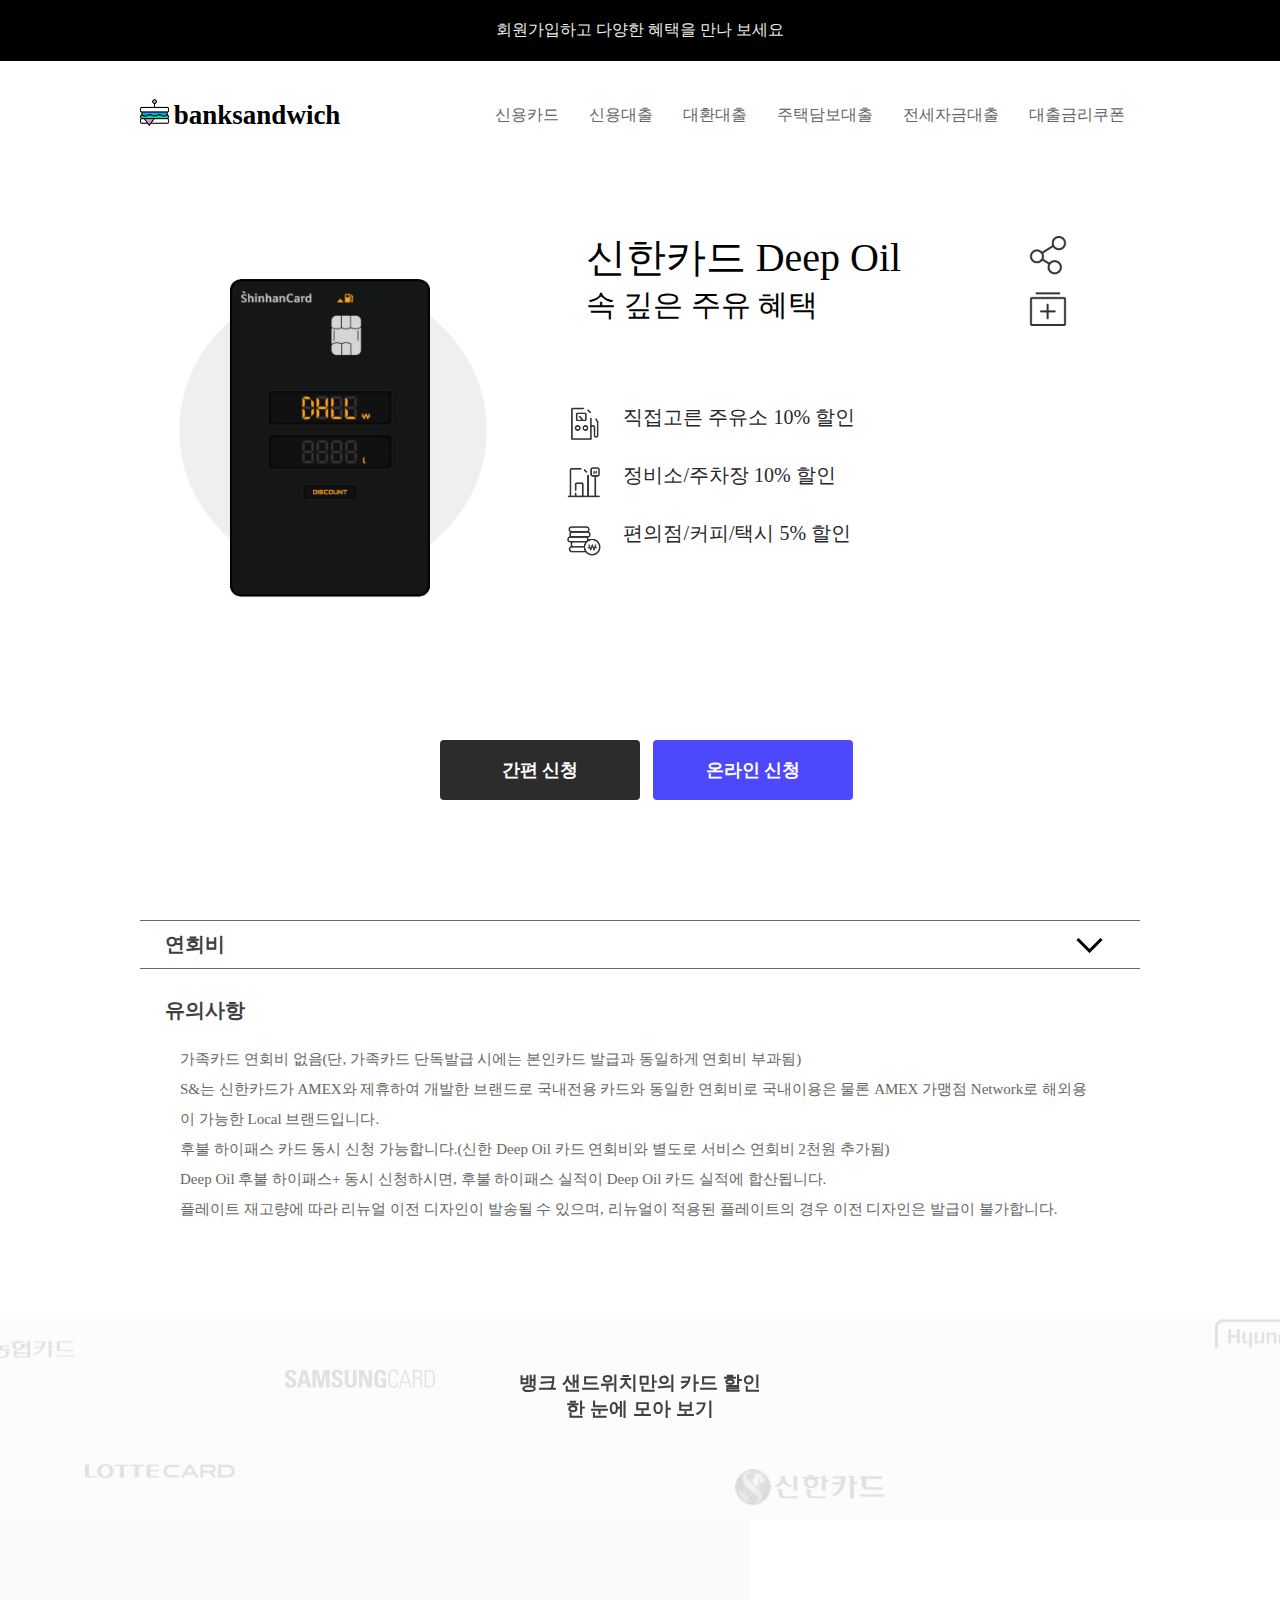
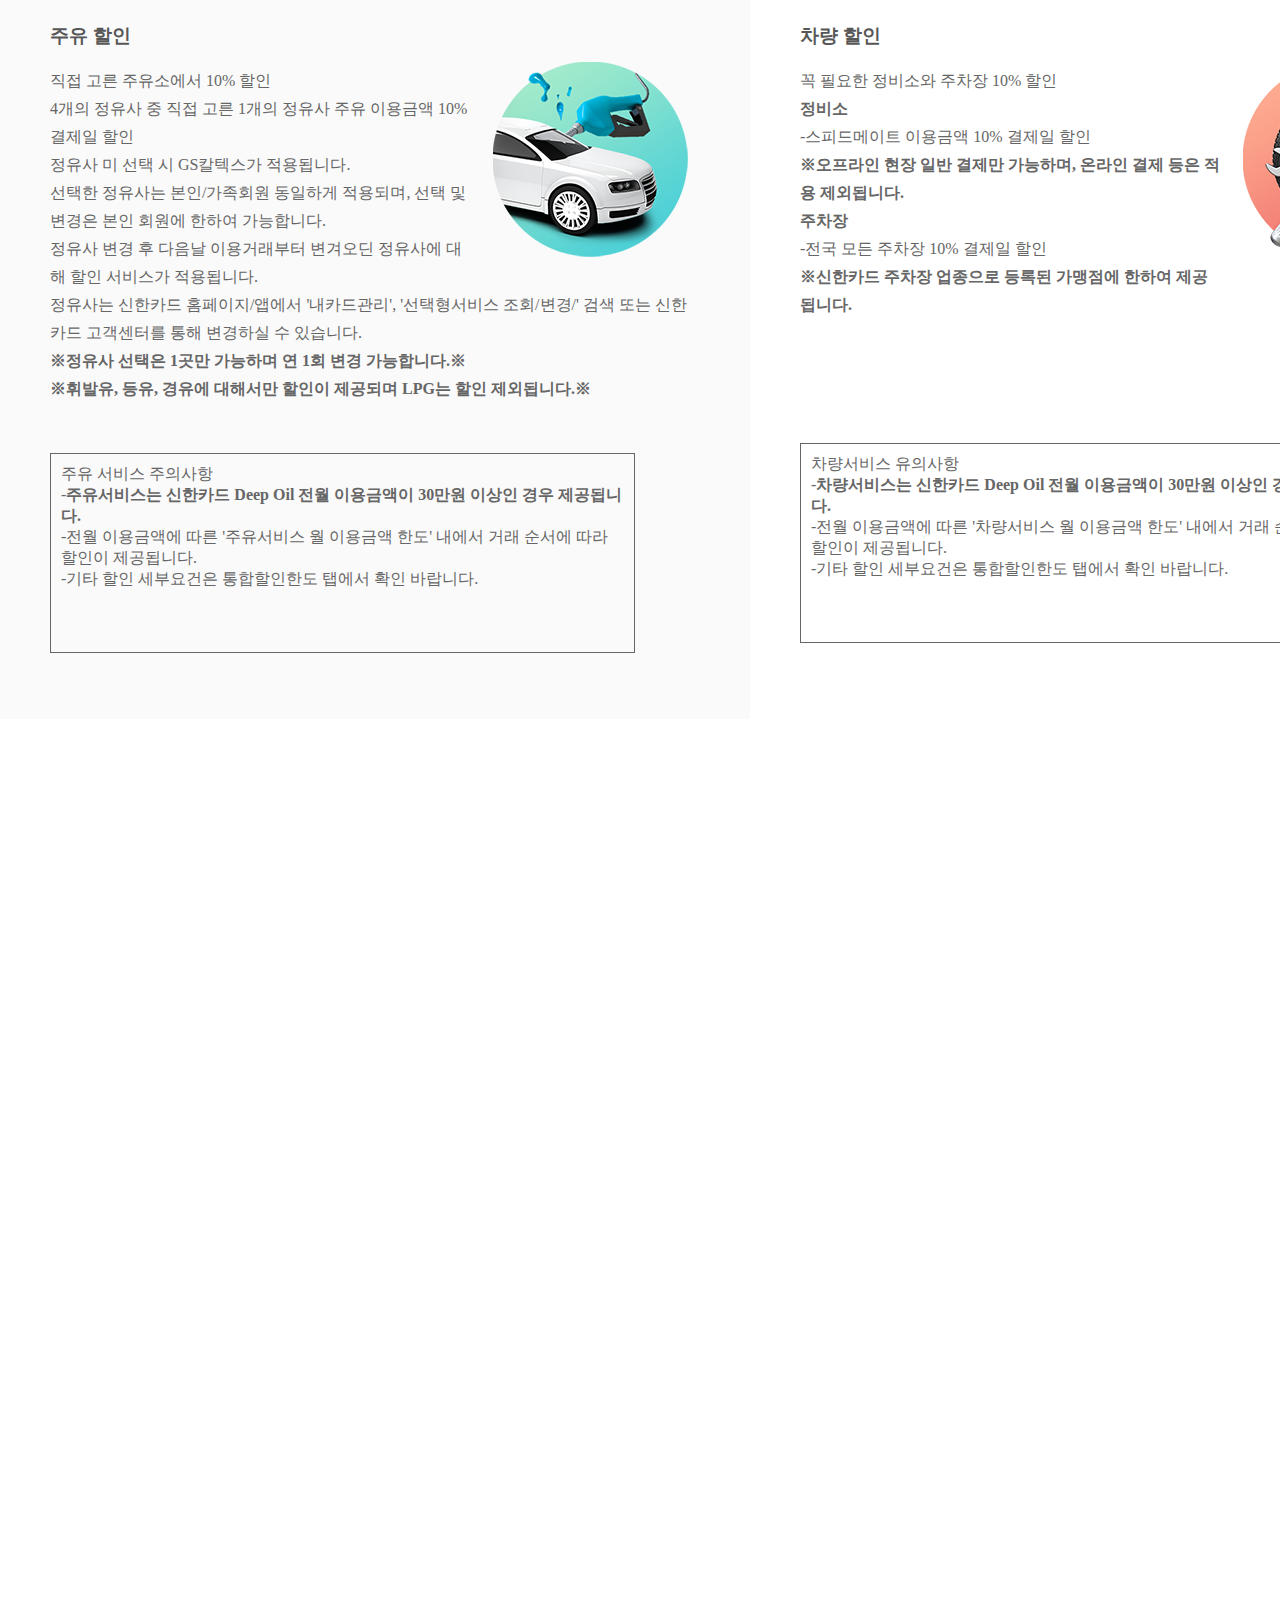
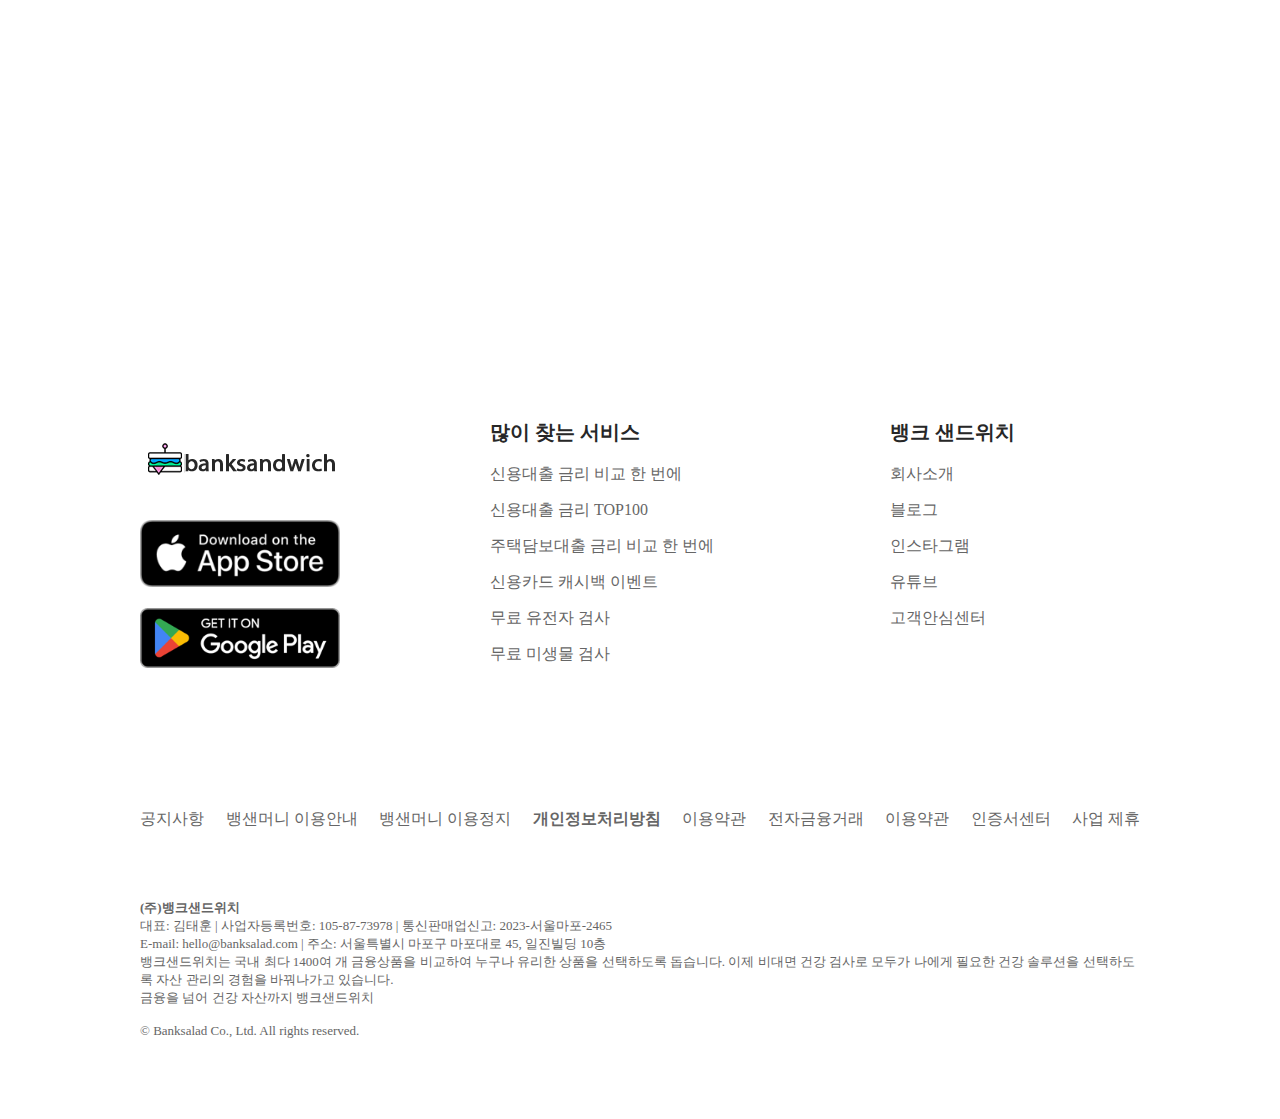
==== commit 67ff1c97: "2/13" ====
--- a/sub.html
+++ b/sub.html
@@ -16,85 +16,36 @@
 <body style="overflow-x: hidden;">
 
   
- <div id = "fixed"> <p>회원가입하고 다양한 혜택을 만나 보세요</p></div>
-
-
+ <div id = "fixed" style="width: 100%; text-align: center; padding: 20px; color: #eee; background-color: #000000; position: fixed; z-index: 100;"> <p>회원가입하고 다양한 혜택을 만나 보세요</p></div>
+
+    <!--헤더 반응형 내비게이션-->
     <header>
-        
-
-    
-
-        <div id = "logo">
-            <img src="img/banklogo.png">
-        </div>
-
-        <ul style="z-index: 10;">
-            <li><a href ="#">신용카드</a>
-                <ul class = "sub">
-                    <li><a href ="#">현대카드 </a></li>
-                    <li><a href ="#">신한카드</a></li>
-                    <li><a href ="#">국민카드</a></li>
-                </ul>
-            </li>
-
-            <li><a href= "#">신용대출</a>
-                <ul class = "sub">
-                    <li><a href ="#">전체</a></li>
-                    <li><a href ="#">1금융권</a></li>
-                    <li><a href ="#">2금융권</a></li>
-                </ul>     
-            </li>
-
-
-            <li><a href= "#">대환대출</a>
-                <ul class = "sub">
-                    <li><a href ="#">머니피드</a></li>
-                    <li><a href ="#">갈아타기</a></li>
-                    <li><a href ="#">검사하기</a></li>
-                </ul>
-            </li>
-
-            <li><a href="#">주택담보대출</a>
-                <ul class = "sub">
-                    <li><a href ="#">감면 혜택</a></li>
-                    <li><a href ="#">대출 규제</a></li>
-                    <li><a href ="#">체크 포인트</a></li>
-                </ul>            
-            </li>
-
-            <li><a href ="#">전세자금대출</a>
-                <ul class = "sub">
-                    <li><a href ="#">중소기업</a></li>
-                    <li><a href ="#">청년</a></li>
-                    <li><a href ="#">체크 포인트</a></li>
-                </ul>          
-            </li>
-
-            <li><a href= "#">대출금리쿠폰</a>
-                <ul class = "sub">
-                    <li><a href ="#">금리 할인</a></li>
-                    <li><a href ="#">전체 혜택</a></li>
-                    <li><a href ="#">기타</a></li>
-                </ul>           
-            </li>
-        </ul>
-
-        <div id = "menu_icons">
-            <img src = "img/ico-72-src1.png" alt = "1">
-            <img src = "img/h-menu-more.png" alt = "1">
-        </div>
+        <div class="logo" style="font-size: 27px; font-weight: bold";><img src = "img/sandwich.png" alt = "logo" style="vertical-align: middle; width: 13%; padding-bottom: 10px; margin-right: 5px;">banksandwich</div>
+        <img src ="img/i.png" class="a">
+
+        <nav class="b" style="z-index: 10; background-color: #ffffff;">
+            <ul>
+                <li><a href ="#">신용카드</a></li>
+                <li><a href= "#">신용대출</a></li>
+                <li><a href= "#">대환대출</a></li>
+                <li><a href="#">주택담보대출</a></li>
+                <li><a href ="#">전세자금대출</a></li>
+                <li><a href= "#">대출금리쿠폰</a></li>
+            </ul>
+        </nav>
+
     </header>
 
     <script>
-        $(function () {
-            $("header > ul > li").hover(function(){
-                $('.sub').stop().slideToggle();
+        $(function(){
+            $(".a").click (function(){
+                $(".b").slideToggle();
+                
             });
         });
-
     </script>
-
-
+    
+   
 
     <!-- <div id = "search_btn_div">
 
@@ -108,20 +59,29 @@
 
     <!--카드 설명 부분-->
     <div id="sub_wrap1">
+        
         <div> <img src = "img/sub_card_1.gif" alt = "card">
         </div>
 
         <div>
            
-                <div style="width: 400px; height: 150px;">
-                
-                <p> 신한카드 Deep Oil</p>
-                <p>  속 깊은 주유 혜택</p>
-                </div>
-
-
-                
+            <div>
+                 
                 <div>
+                <p id = "title_1"> 신한카드 Deep Oil</p>
+                <p id = "title_2">  속 깊은 주유 혜택</p>
+                </div>
+
+                <div id = "sub_plus_link">
+                    <a href = "#"><img src = "img/sub_icon_link.png" alt="link"></a>
+                    <a href = "#"><img src = "img/sub_icon_plus.png" alt="plus"></a>
+                    </div>  
+
+         </div>
+
+
+                
+         <div>
 
                     <div><img src = "img/ico_card_benefit_m_02.png" alt ="3"><p>직접고른 주유소 10% 할인</p></div>
                     
@@ -130,22 +90,19 @@
                     <div><img src = "img/ico_card_benefit_m_18.png" alt ="1"><p>편의점/커피/택시 5% 할인</p>  </div>
                     
                 
-                </div>
+         </div>
             
           
      
-        </div>
-        
-        
-        <div>
-        <a href = "#"><img src = "img/sub_icon_link.png" alt="link"></a>
-        <a href = "#"><img src = "img/sub_icon_plus.png" alt="plus"></a>
-        </div>
+          </div>
+        
+        
+   
 
     </div>
 
     <!--버튼 가운데 두개-->
-    <div id = "sub_wrap2">
+    <div id = "sub_wrap2" style="z-index: 100;">
         <button style="background-color: #2c2c2c;">간편 신청</button>
         <button style="background-color: #4e48fc;">온라인 신청</button>
     </div>
@@ -226,7 +183,7 @@
                  </ul>
         
                  
-                 <div style="border: 1px solid #666; width: 90%; height: 150px; margin-top: 50px;">
+                 <div style="border: 1px solid #666; width: 90%; height: 200px; margin-top: 50px;">
                     <ul style="padding: 10px;">
                         <li>주유 서비스 주의사항</li>
                         <li>-<b>주유서비스는 신한카드 Deep Oil 전월 이용금액이 30만원 이상인 경우 제공됩니다.</b></li>
@@ -260,7 +217,7 @@
                     <br>
                     <br>
                     <br>
-                    <div style="border: 1px solid #666; width: 90%; height: 150px; margin-top: 70px;">
+                    <div style="border: 1px solid #666; width: 90%; height: 200px; margin-top: 70px;">
                         <ul style="padding: 10px;">
                             <li>차량서비스 유의사항</li>
                             <li>-<b>차량서비스는 신한카드 Deep Oil 전월 이용금액이 30만원 이상인 경우 제공됩니다.</b></li>
@@ -294,7 +251,7 @@
                     </ul>
         
                     <br>
-                    <div style="border: 1px solid #666; width: 90%; height: 150px; margin-top: 110px;">
+                    <div style="border: 1px solid #666; width: 90%; height: 200px; margin-top: 110px;">
                         <ul style="padding: 15px;">
                             <li>생활서비스 유의사항</li>
                             <li>-<b>생활서비스는 신한카드 Deep Oil 전월 이용금액이 30만원 이상인 경우 제공됩니다.</b></li>
@@ -331,7 +288,7 @@
                     </ul>
         
                     
-                    <div style="border: 1px solid #666; width: 90%; height: 150px; margin-top: 50px;">
+                    <div style="border: 1px solid #666; width: 90%; height: 200px; margin-top: 50px;">
                         <ul style="padding: 10px;">
                             <li>영화서비스 유의사항</li>
                             <li>-<b>영화서비스는 신한카드 Deep Oil 전월 이용금액이 30만원 이상인 경우 제공됩니다.</b></li>
--- a/sub.css
+++ b/sub.css
@@ -1,60 +1,61 @@
 @import url('https://fonts.googleapis.com/css2?family=Gothic+A1:wght@600&display=swap');
 
-* {margin:0;}
-
-ul,ol,li {list-style:none; margin:0; padding:0;}
-
-a {text-decoration:none; color:#202020;}
-
-
-#fixed {
-    width: 100%;
-    height: 50px;
-    background-color: black;
-    color: #fff;
-    position: fixed;
-    z-index: 20;
-}
-
-
-#fixed > p { text-align: center; padding: 15px;}
-
-
-header  { 
-    width: 1200px; height: 200px;
-    margin: 0 auto;
-    display: flex;
-     justify-content: space-between;
-    align-items: center;
-    }
-
-header > ul {  width: 1000px; margin: 0 auto; height: 30px; text-align: center; color: #2f2f2f; }
-
-
-header > ul > li { float:left;  font-size: 17px; font-weight: bold; background-color: rgb(255, 255, 255); width: 16%; text-align: center; line-height: 30px; color: #666; }
-
-header > ul > li a { color: #666;}
-
-
-
-
-.sub > li { width: 100%; background-color:#f9f9f9;  
-    padding: 20px 0px;
-text-align: center;}
-
-header > ul > li:hover a { color: #666;}
-header > ul > li:hover  { background-color: rgb(212, 255, 230); }
-
-.sub  { background-color:#2e2e2e  ; font-size: 15px; width: 100%; display: none;text-align: center ;}
-
-.sub > li:hover {background-color: rgb(137, 215, 170); }
-
-.sub a {text-align: center;}
-
-
-/*돋보기와 더보기 버튼*/
-#menu_icons { width: 90px;}
-#menu_icons  > img { width: 35px; float: left; margin-left: 3px;}
+
+* {margin:0; font-family: "맑은 고딕"; box-sizing: border-box; }
+
+ul,ol,li,a {
+  list-style: none;
+  margin: 0;
+  padding: 0;
+  text-decoration: none;
+  color: #666;
+}
+/* 
+header { background-color:#fff; height:auto; padding: 0 20px;} */
+
+nav ul > li :hover {background-color: green;
+  padding: 10px; color: #fff; border-radius: 9px;}
+
+.a { cursor: pointer;}
+
+.b {background-color: #fff;}
+
+
+/*헤더 반응형 내비게이션*/
+
+@media (max-width:999px){
+
+  header { width:100%; display:flex;  justify-content:space-between; align-items:center;  line-height:50px; padding: 70px 20px 30px 20px;}
+
+  nav ul {display:flex; flex-direction:column; margin-top: -5px;}
+
+  nav ul li a {padding:25px; text-decoration:none; color:#666; display:block;}
+
+  .a {display:block;}
+
+  .b {display:none; position: absolute; top:150px; left: 0px; width: 100%;}
+  .b ul li a{display: block; width: 100%; line-height: 150%;}
+
+  }
+
+@media (min-width:1003px){
+        
+      header { display:flex; width: 1000px;
+        margin: 0 auto; 
+        justify-content:space-between; align-items:center;  line-height:50px;
+        padding-top: 90px;
+    padding-bottom: 40px;}
+
+      nav ul {display:flex; }
+
+      nav ul li a {padding:15px; text-decoration:none; color:#666; position: relative;}
+
+      .a {display:none;}
+
+      .b {display:block;}
+
+
+  }
 
 
 
@@ -88,33 +89,158 @@
 
 
 
+ /*카드 설명 부분*/
  
 @media all and (max-width: 599px) {
-        
-}
-
-@media all and (min-width: 600px) and (max-width: 999px) { 
-
-    
-
+    
+  
 
  #sub_wrap1 { 
-    width: 70%;
+    width: 100%;
     margin: 0 auto;
     display: flex;
     flex-direction: column;
    justify-items: center;
    align-items: center;
- margin-top: 50px;}
+ margin-top: 50px;
+position: relative;}
 
 #sub_wrap1>div:nth-of-type(1) {
     width: 70%;
+
+    background-image: url(img/sub_card_background.jpg);
+    /* background-color: green; */
+    background-repeat: no-repeat;
+    background-position: center;
+    position: relative;
+    background-size: contain;
+    margin-top: 20%;
+
+}
+
+
+#sub_wrap1>div:nth-of-type(1) > img {
+    width: 70%;  transform: rotate(90deg); margin: 20% 16%;
+
+}
+
+
+#sub_wrap1>div:nth-of-type(2) {
+    width: 120%;
+    display: flex;
+    flex-direction: column;
+    justify-content: flex-start;
+    /* background-color: yellow; */
+
+
+
+}
+
+#sub_wrap1>div:nth-of-type(2) >div:nth-of-type(1) {
+   width: 100%;
+    position: absolute;
+    top: -10%;
+    left: 0;
+    padding-bottom: 30px;
+    display: inline-block;
+}
+
+#title_1 {
+    font-size: 22px;
+    margin-left: 18px;
+    margin-top: 30px;
+    font-weight: bold;
+    color: #3c3c3c;
+}
+
+#title_2 {
+    font-size: 18px;
+    margin-left: 23px;
+    font-weight: 500;
+    color: #3c3c3c;
+} 
+
+
+#sub_wrap1>div:nth-of-type(2) >div:nth-of-type(2) {
+    display: flex;
+    flex-direction: row;
+    justify-content: space-around;
+    font-size: 16px;
+    color: #282828; 
+    padding: 40px 50px;
+    /* background-color: blue; */
+   
+ 
+    
+ 
+}
+
+
+#sub_wrap1>div:nth-of-type(2) >div:nth-of-type(2) > div {
+    display: flex;
+    justify-content: space-between;
+    flex-direction: column;
+    margin-left: 30px;
+    width: 100%;
+   
+    height: 70px;
+    /* background-color: red; */
+    margin: 20px;
+    text-align: center;
+    font-size: 16px;
+}
+
+#sub_wrap1>div:nth-of-type(2) >div:nth-of-type(2) > div > img {
+    width: 70%;
+    padding-left: 40%;
+}
+
+
+#sub_plus_link{
+ 
+ 
+    display: flex;
+    flex-direction: column;
+    align-items: flex-end;
+    position: absolute;
+   top: 24%;
+    right: 0;
+
+
+}
+
+#sub_plus_link  img {
+    width: 18%;
+    float: right;
+    margin-right: 30px;
+}
+
+}
+
+@media all and (min-width: 600px) and (max-width: 999px) { 
+
+    
+
+
+ #sub_wrap1 { 
+    width: 100%;
+    margin: 0 auto;
+    display: flex;
+    flex-direction: column;
+   justify-items: center;
+   align-items: center;
+ margin-top: 50px;
+position: relative;}
+
+#sub_wrap1>div:nth-of-type(1) {
+    width: 57%;
 
     background-image: url(img/sub_card_background.jpg);
     /* background-color: green; */
     background-repeat: no-repeat;
     position: relative;
     background-size: contain;
+    margin-top: 100px;
 
 }
 
@@ -127,7 +253,6 @@
 
 #sub_wrap1>div:nth-of-type(2) {
     width: 100%;
-    height: 400px;
     display: flex;
     flex-direction: column;
     justify-content: flex-start;
@@ -138,14 +263,26 @@
 }
 
 #sub_wrap1>div:nth-of-type(2) >div:nth-of-type(1) {
-
+   width: 100%;
     position: absolute;
-    top: 15%;
-    left: 5%;
-    padding: 50px 0px ;
-    font-size: 20px; font-weight: bold; color: #3e3e3e;
-}
-
+    top: -30%;
+    left: 0;
+    padding: 10px 0px ;
+
+}
+
+#title_1 {
+    font-size: 30px;
+    margin-left: 20px;
+    margin-top: 7%;
+    padding-top: 12%;
+    top: 40%;
+}
+
+#title_2 {
+    font-size: 18px;
+    margin-left: 20px;
+} 
 
 
 #sub_wrap1>div:nth-of-type(2) >div:nth-of-type(2) {
@@ -154,8 +291,11 @@
     justify-content: space-around;
     font-size: 16px;
     color: #282828; 
-    background-color: blue;
-    height: auto;
+    padding: 40px 20px;
+    /* background-color: blue; */
+   
+ 
+    
  
 }
 
@@ -163,7 +303,7 @@
 #sub_wrap1>div:nth-of-type(2) >div:nth-of-type(2) > div {
     display: flex;
     justify-content: space-between;
-    flex-direction: column;
+    flex-direction: row;
     margin-left: 30px;
     width: 22%;
    
@@ -175,23 +315,33 @@
 }
 
 #sub_wrap1>div:nth-of-type(2) >div:nth-of-type(2) > div > img {
-    width: 20%;
-
+    width: 70%;
     padding-left: 40%;
 }
 
 
-#sub_wrap1>div:nth-of-type(3) {
-    width: 100px;
-    height: 400px;
+#sub_plus_link{
+    width: 100%;
+ 
     display: flex;
     flex-direction: column;
-    align-items: flex-start;
-
-}
-
-#sub_wrap1>div:nth-of-type(3) img {
-    width: 40%;
+    align-items: flex-end;
+    position: absolute;
+    top: 40%;
+    right: 0;
+    margin-top: 7%; 
+    display: inline-block;
+
+
+
+}
+
+#sub_plus_link  img {
+    width: 5%;
+    float: right;
+    margin-right: 20px;
+
+    
 }
 
 
@@ -206,42 +356,59 @@
     width: 1000px;
     margin: 0 auto;
     display: flex;
-   justify-content: space-between;
-padding: 10px 100px;
+    justify-content: space-around;
  margin-top: 50px;}
 
 #sub_wrap1>div:nth-of-type(1) {
     width: 400px;
     height: 400px;
     background-image: url(img/sub_card_background.jpg);
+    background-position: center;
+    background-size: cover;
 
 }
 
 #sub_wrap1>div:nth-of-type(1) > img {
-    height:200px;  transform: rotate(90deg); margin: 20% 11%;
-
+    height:200px;  transform: rotate(90deg); margin: 28% 8%;
+
+}
+
+#title_1 {
+    font-size: 40px;
+}
+
+#title_2 {
+    font-size: 30px;
 }
 
 
 #sub_wrap1>div:nth-of-type(2) {
-    width: 400px;
-    height: 400px;
+    width: 640px;
+ 
     display: flex;
     flex-direction: column;
     justify-content: flex-start;
     /* background-color: blue; */
     
-
-
-
-}
-
-
+}
+
+/*신한카드 deep oil와 공유버튼*/
+#sub_wrap1>div:nth-of-type(2) > div:nth-of-type(1) {
+    display: flex;
+    justify-content: space-around;
+    /* background-color: red; */
+    display: flex;
+    height: 164px;
+    width: 600px;
+}
+
+/*다른 주유소 10% 할인 부분*/
 
 #sub_wrap1>div:nth-of-type(2) >div:nth-of-type(2) {
     display: flex;
     flex-direction: column;
     justify-content: space-around;
+    margin-left: 5%;
     font-size: 20px;
     color: #282828;
 }
@@ -249,7 +416,8 @@
 
 #sub_wrap1>div:nth-of-type(2) >div:nth-of-type(2) > div {
     display: flex;
-    justify-content: space-between;
+    justify-content: flex-start;
+    padding: 10px;
 }
 
 #sub_wrap1>div:nth-of-type(2) >div:nth-of-type(2) > div > img {
@@ -257,18 +425,20 @@
     vertical-align: middle;
 }
 
-
-#sub_wrap1>div:nth-of-type(3) {
-    width: 100px;
-    height: 400px;
+#sub_wrap1>div:nth-of-type(2) >div:nth-of-type(2) > div > p {
+    margin-left: 20px;
+}
+
+#sub_plus_link  {
+    width: 40px;
     display: flex;
     flex-direction: column;
     align-items: flex-start;
 
 }
 
-#sub_wrap1>div:nth-of-type(3) img {
-    width: 40px;
+#sub_plus_link img  {
+    width: 50px;
 }
 
     
@@ -279,7 +449,67 @@
 
 /*간편신청, 온라인 신청*/
 
-#sub_wrap2 {
+
+
+@media all and (max-width: 599px) {
+       
+     #sub_wrap2 {
+        width: 100%;
+        height: 100px;
+        margin: 0 auto;
+        display: flex;
+        justify-content: center;
+        align-items: center;
+        margin-top: 90px;
+        position: fixed;
+        bottom: 0%;
+        background-color: rgba(255, 255, 255, 0.6);
+    }
+    
+    #sub_wrap2 > button {
+    
+        width: 45%;
+        height: 60px;
+        margin-left: 13px;
+        border-radius: 4px;
+        border: none;
+        color: #fff;
+        font-size: 18px;
+        font-weight: bold;
+    } 
+}
+
+@media all and (min-width: 600px) and (max-width: 999px) { 
+
+     #sub_wrap2 {
+    width: 100%;
+    height: 100px;
+    margin: 0 auto;
+    display: flex;
+    justify-content: center;
+    align-items: center;
+    margin-top: 90px;
+    position: fixed;
+    bottom: 0%;
+    background-color: rgba(255, 255, 255, 0.6);
+}
+
+#sub_wrap2 > button {
+
+    width: 45%;
+    height: 60px;
+    margin-left: 13px;
+    border-radius: 4px;
+    border: none;
+    color: #fff;
+    font-size: 18px;
+    font-weight: bold;
+}
+
+    }
+
+@media all and (min-width: 1017px) {
+      #sub_wrap2 {
     width: 1000px;
     height: 100px;
     margin: 0 auto;
@@ -300,12 +530,70 @@
     font-size: 18px;
     font-weight: bold;
 }
+}
+
+
 
 
 
 /*연회비 신청*/
 
-#sub_wrap3 {
+
+@media all and (max-width: 599px) {
+
+    #sub_wrap3 {
+        width: 100%;
+       
+        border-top: 1px solid #666;
+        
+        margin: 0 auto;
+        margin-top: 100px;
+    }
+    
+    
+    
+    #sub_wrap3 h2 { padding: 10px 25px; border-bottom: 1px solid #666; font-size: 20px; color: #3f3f3f; }
+    
+    #sub_wrap3 table { width: 100%; text-align: center;}
+    
+    #sub_wrap3 table th,td {padding: 10px 0px;}
+    
+    #sub_wrap3 div {display: none; width: 100%; }
+    
+    
+    #sub_wrap3 table img { width: 20%;}
+        
+}
+
+@media all and (min-width: 600px) and (max-width: 999px) { 
+
+    #sub_wrap3 {
+        width: 100%;
+       
+        border-top: 1px solid #666;
+        
+        margin: 0 auto;
+        margin-top: 100px;
+    }
+    
+    
+    
+    #sub_wrap3 h2 { padding: 10px 25px; border-bottom: 1px solid #666; font-size: 20px; color: #3f3f3f; }
+    
+    #sub_wrap3 table { width: 100%; text-align: center;}
+    
+    #sub_wrap3 table th,td {padding: 10px 0px;}
+    
+    #sub_wrap3 div {display: none; width: 100%; }
+    
+    
+    #sub_wrap3 table img { width: 20%;}
+        
+    }
+
+@media all and (min-width: 1017px) {
+  
+    #sub_wrap3 {
     width: 1000px;
    
     border-top: 1px solid #666;
@@ -326,24 +614,65 @@
 
 
 #sub_wrap3 table img { width: 40px;}
+    
+}
+
+
 
 
 
 /*유의 사항 */
 
-#sub_wrap4 {
-    margin-top: 100px;
-    width: 1000px;
-    height: 300px;
-    margin: 0 auto;
- 
-}
-
-#sub_wrap4 li {
-    line-height: 30px;
-}
+
+@media all and (max-width: 599px) {
+    #sub_wrap4 {
+        margin-top: 80px;
+        width: 100%;
+        height: 300px;
+        margin: 0 auto;
+    
+    }
+
+    #sub_wrap4 li {
+        line-height: 30px;
+    }     
+        
+}
+
+@media all and (min-width: 600px) and (max-width: 999px) { 
+
+    #sub_wrap4 {
+        margin-top: 80px;
+        width: 100%;
+        height: 300px;
+        margin: 0 auto;
+    
+    }
+
+    #sub_wrap4 li {
+        line-height: 25px;
+    }      
+}
+    
+
+@media all and (min-width: 1017px) {
+    #sub_wrap4 {
+        margin-top: 100px;
+        width: 1000px;
+        height: 300px;
+        margin: 0 auto;
+    
+    }
+
+    #sub_wrap4 li {
+        line-height: 30px;
+    }      
+}
+
+
 
 /*글자 슬라이더 */
+
 
 #slide_Btn  >ul{ width: 1000px; 
     height: 50px;
@@ -358,7 +687,62 @@
 
 /*할인 한 눈에 모아보세요 타이틀*/
 
-#sub_wrap5 {
+@media all and (max-width: 599px) {
+
+    #sub_wrap5 {
+        width: 100%;
+        display: flex;
+        justify-content: center;
+        align-items: center;
+        background-color: #fdfbfb;
+        margin-top: 50px;
+        position:relative;
+    
+    }
+    
+    #sub_wrap5 >span >img {width: 150px; opacity: 0.2;}
+    
+    
+    #sub_wrap5 h3 {
+        text-align: center;
+        color: #252525;
+   
+       position: absolute;
+        
+    
+    } 
+        
+}
+
+@media all and (min-width: 600px) and (max-width: 999px) { 
+
+    #sub_wrap5 {
+        width: 100%;
+        display: flex;
+        justify-content: center;
+        align-items: center;
+        background-color: #fdfbfb;
+        margin-top: 50px;
+        position:relative;
+    
+    }
+    
+    #sub_wrap5 >span >img {width: 150px; opacity: 0.2;}
+    
+    
+    #sub_wrap5 h3 {
+        text-align: center;
+        color: #252525;
+   
+       position: absolute;
+        
+    
+    }    
+    }
+
+@media all and (min-width: 1017px) {
+ 
+    #sub_wrap5 {
     width: 100%;
     height: 200px;
     display: flex;
@@ -379,23 +763,99 @@
    position: absolute;
     
 
-}
+}    
+}
+
+
 
 /*내용 부분*/
-
+/*반응형 아직 안 함*/
+
+@media all and (max-width: 599px) {
+        
+}
+
+@media all and (min-width: 600px) and (max-width: 999px) { 
+    
+
+    }
+
+@media all and (min-width: 1017px) {
+      
 #leftWrap { width: 100%; height: 2000px; background-color: #fff; }
 #leftWrap .content { width: 3000px; position: sticky; top:0; display: flex;}
-#leftWrap .content div {width: 100%; height: 700px;}
-
+#leftWrap .content div {width: 100%; height: 800px;}
+
+
+}
 
 
 
 
 /*여기서부터는 index.html이랑 똑같음*/
 
-#wrap7 {
-  
-    width: 1200px;
+/*footer1*/
+@media all and (max-width: 599px) {
+    #wrap7 {
+  
+        width: 100%;
+        height: 400px;
+        background-color: #ffffff;
+        display: flex;
+        justify-content:space-between;
+        flex-wrap: nowrap;
+        margin: 0 auto;
+        color: #272727;
+      }
+      
+      #wrap7 > div {
+        width: 90%;
+        height: 160px;
+        margin-top: 10%;
+        margin-left: 14px;
+        display: flex;
+        flex-direction: column;
+        flex-wrap: nowrap;
+        align-items: center;
+        justify-content: space-between;
+
+    
+      
+      }
+      
+     #wrap7 > div > ul >li > a {
+      
+       font-size: 13px;
+        background-color: rgba(0, 0, 0, 0);
+        border: none;
+        
+      } 
+      
+      #wrap7 > div > a > img {
+        width: 90%;
+        
+      }
+      
+      #wrap7 ul > li {
+        list-style: none;
+        margin-bottom: 15px;
+        font-size: 14px;
+        text-decoration: none;
+        width: 100%;
+        
+      }
+      
+      #wrap7 h3 {
+        font-size: 15px;
+      }
+
+  
+}
+
+@media all and  (min-width: 600px) and (max-width: 999px) {
+  #wrap7 {
+  
+    width: 100%;
     height: 450px;
     background-color: #ffffff;
     display: flex;
@@ -403,10 +863,11 @@
     flex-wrap: nowrap;
     margin: 0 auto;
     color: #272727;
+   
   }
   
   #wrap7 > div {
-    width: 200px;
+    width: 250px;
     height: 253px;
     margin-top: 10%;
     display: flex;
@@ -414,6 +875,8 @@
     flex-wrap: nowrap;
     align-items: center;
     justify-content: space-between;
+ 
+
   
   }
   
@@ -429,7 +892,7 @@
     margin-bottom: 15px;
     font-size: 16px;
     text-decoration: none;
-    width: 300px;
+   
     
   }
   
@@ -437,40 +900,189 @@
     font-size: 20px;
   }
 
-
-
-
-
-#footer2 {
+}
+
+@media all and (min-width: 1017px) {
+    #wrap7 {
+  
+        width: 1000px;
+        height: 450px;
+        background-color: #ffffff;
+        display: flex;
+        justify-content:space-between;
+        flex-wrap: nowrap;
+        margin: 0 auto;
+        color: #272727;
+      }
+      
+      #wrap7 > div {
+        width: 200px;
+        height: 253px;
+        margin-top: 10%;
+        display: flex;
+        flex-direction: column;
+        flex-wrap: nowrap;
+        align-items: center;
+        justify-content: space-between;
+      
+      }
+      
+    
+      
+      #wrap7 > div > a > img {
+        width: 200px;
+        
+      }
+      
+      #wrap7 ul > li {
+        list-style: none;
+        margin-bottom: 15px;
+        font-size: 16px;
+        text-decoration: none;
+        width: 300px;
+        
+      }
+      
+      #wrap7 h3 {
+        font-size: 20px;
+      }
+
+}
+
+/*footer2, 일렬로 되어있음*/
+@media all and (max-width: 599px) {
+      
+  #footer2 {
     display: flex;
     justify-content: space-between;
-    width: 1200px;
+    flex-wrap: wrap;
+    justify-content: flex-start;
+    width: 100%;
     height: 100px;
     margin: 0 auto;
     align-items: center;
+    font-size: 12px;
+    padding: 0px 20px;
+    /* align-content: space-around; */
+
+  }
+
+  #footer2 > li {
+
+    margin-left: 20px;
   }
   
   #wrap8 {
     
      height: 100px;
-
-  
-  }
-
-
-
-
-
-#wrap9 {
+    
+  
+  }
+  
+}
+
+@media all and  (min-width: 600px) and (max-width: 999px) {
+      
+  #footer2 {
+    display: flex;
+    justify-content: flex-start;
+    flex-wrap: wrap;
     width: 100%;
-    height: 250px;
-    font-size: 13px;
-   }
-  
-   #main_last {
-    width: 1200px;
-  display: flex;
-  padding: 30px 0px 0px 0px;
-  color: #666;
-  margin: 0 auto;
-   }
+    height: 100px;
+    margin: 0 auto;
+    align-items: center;
+    font-size: 15px;
+    padding: 0px 20px;
+  }
+  
+  #footer2 > li {
+
+    margin-left: 10px;
+  }
+
+  #wrap8 {
+    
+     height: 100px;
+
+  
+  }
+
+}
+
+@media all and (min-width: 1000px) {
+      
+  #footer2 {
+    display: flex;
+    justify-content: space-between;
+    width: 1000px;
+    height: 100px;
+    margin: 0 auto;
+    align-items: center;
+  }
+  
+  #wrap8 {
+    
+     height: 100px;
+
+  
+  }
+
+}
+
+
+/*맨 마지막 부분*/
+@media all and (max-width: 599px) {
+    #wrap9 {
+        width: 100%;
+        height: 200px;
+        font-size: 11px;
+     
+       }
+      
+       #main_last {
+        width: 100%;
+      display: flex;
+      padding: 30px 0px 0px 0px;
+      color: #666;
+      margin: 0 auto;
+      padding: 0px 20px;
+       }
+  
+}
+
+@media all and  (min-width: 600px) and (max-width: 999px) {
+    #wrap9 {
+        width: 100%;
+        height: 250px;
+        font-size: 12px;
+       }
+      
+       #main_last {
+        width: 100%;
+      display: flex;
+      padding: 30px 0px 0px 0px;
+      color: #666;
+      margin: 0 auto;
+      padding: 0px 20px;
+       }
+
+
+
+}
+
+@media all and (min-width: 1017px) {
+    #wrap9 {
+        width: 100%;
+        height: 250px;
+        font-size: 13px;
+       }
+      
+       #main_last {
+        width: 1000px;
+      display: flex;
+      padding: 30px 0px 0px 0px;
+      color: #666;
+      margin: 0 auto;
+       }
+
+}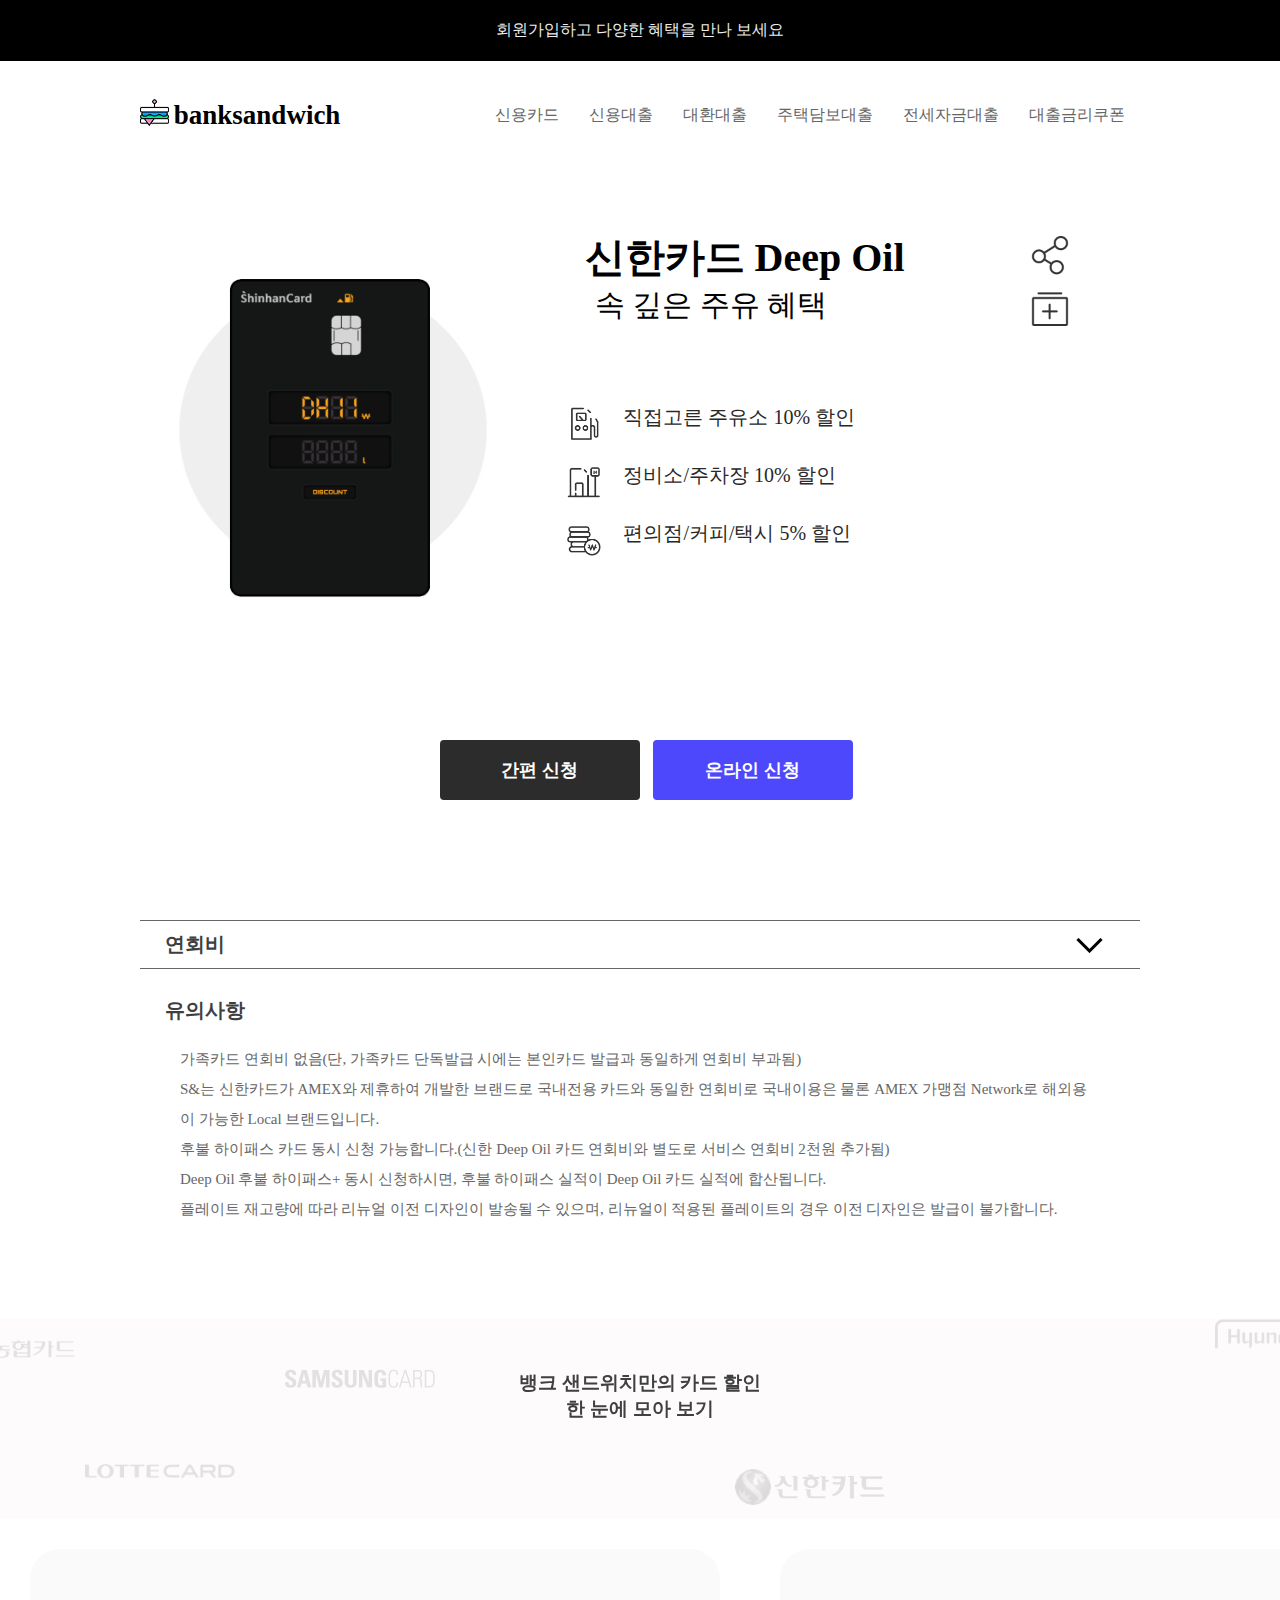
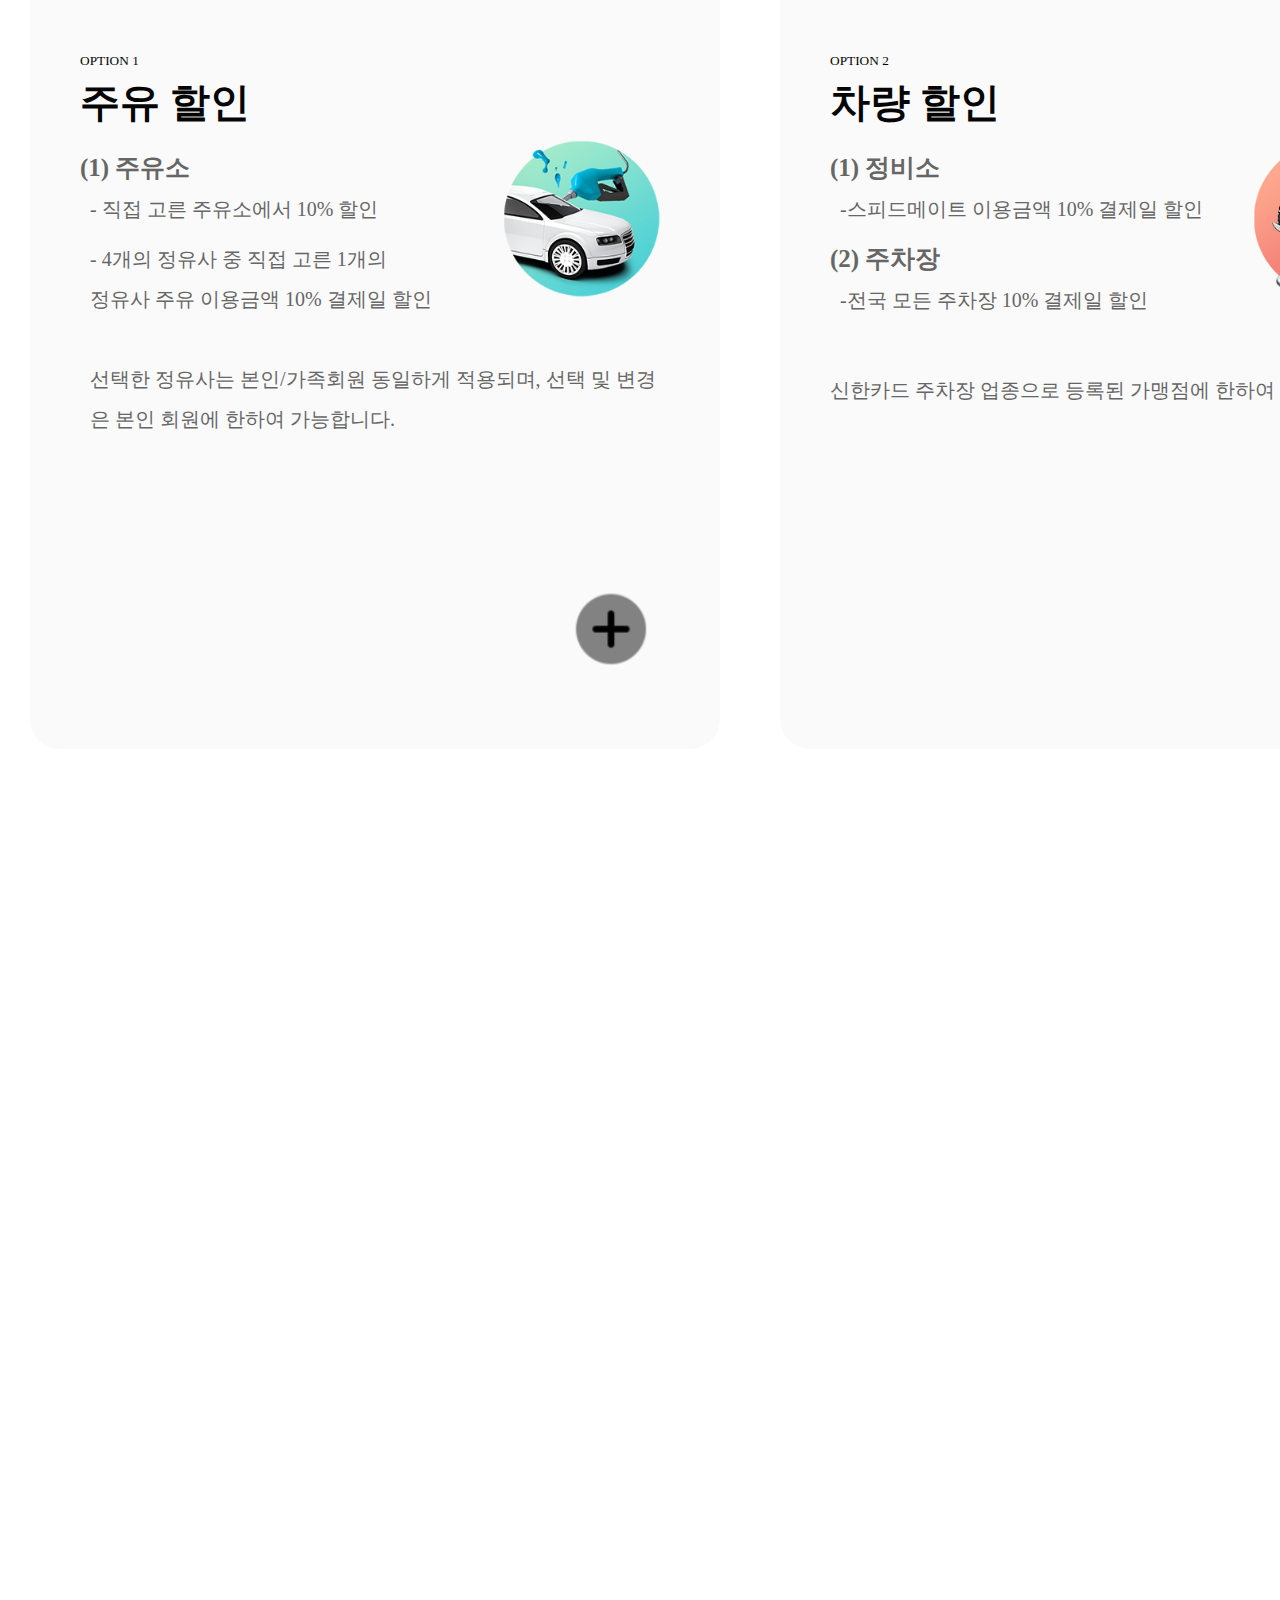
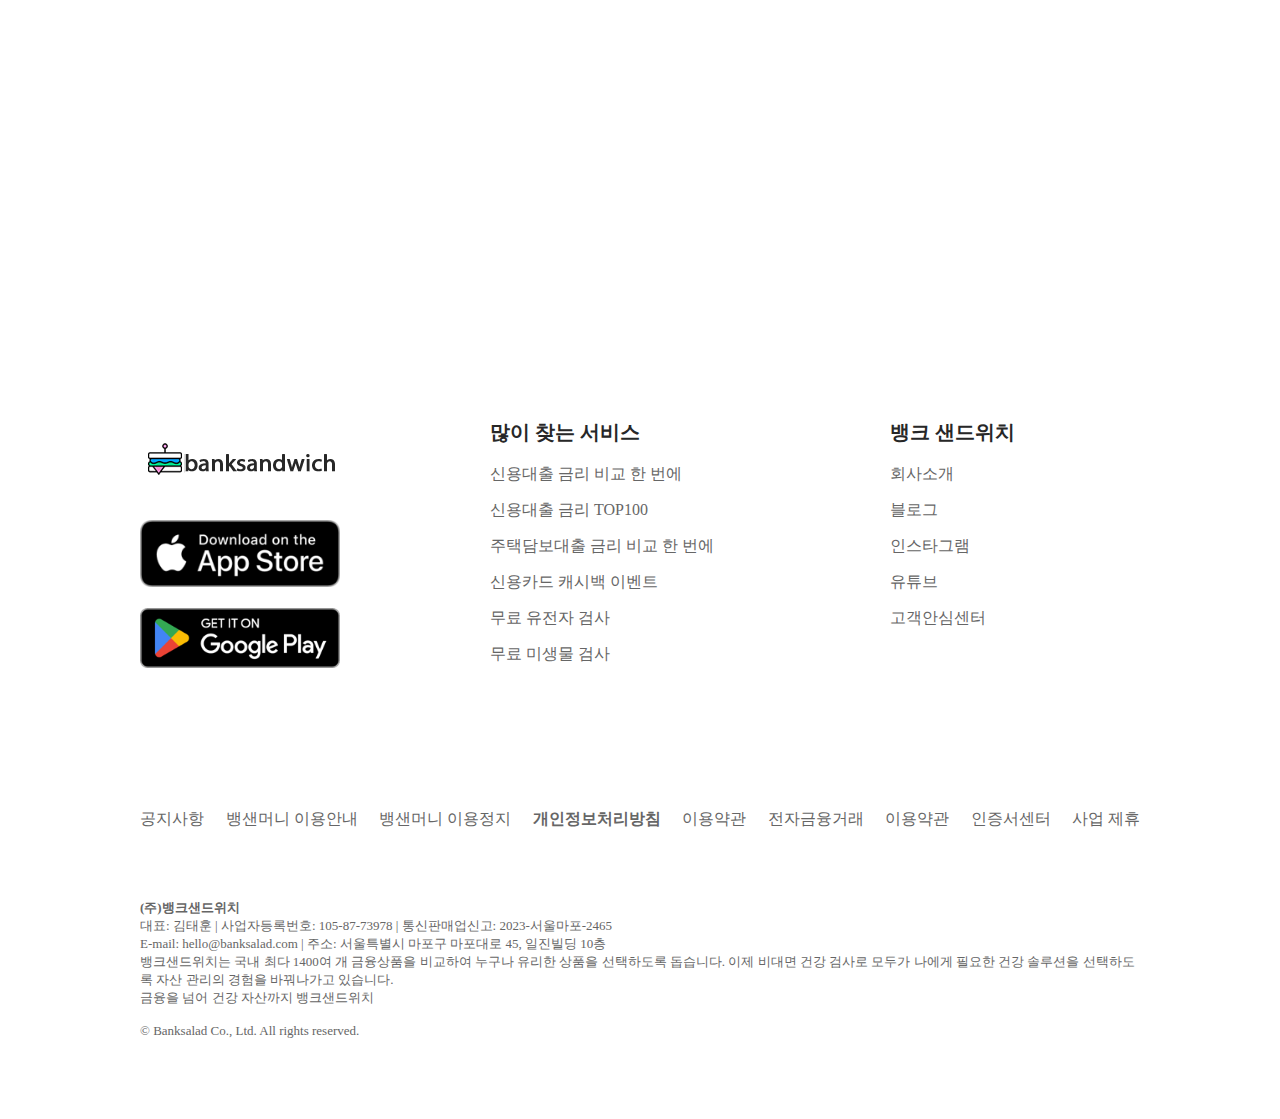
==== commit 51a10764: "2/14" ====
--- a/sub.html
+++ b/sub.html
@@ -124,6 +124,8 @@
         $(function(){
             $("#sub_wrap3 img").click(
             function(){
+             $("#sub_wrap3 img").css('transform','translateX(0px) rotate(180deg)');
+             
              $("#sub_wrap3 > div ").stop().slideToggle();
             });
         });
@@ -160,56 +162,51 @@
     <!-- 할인 한 눈에 모아보는 슬라이드 아직 덜 됨 수정해야함-->
     <div id="sub_wrap6" >
         <div id = "leftWrap">
-            <div class ="content" style="color: #575757;">
-                
-                <div style="background-color: rgb(250, 250, 250); padding: 50px;">
-                    <br>
-                    <br>
-                    <br>
-
+            <div class ="content">
+                
+                <div id = "border_box">
+                    <br>
+                    <br>
+                    <br>
+
+                    <sup> OPTION 1</sup>
                     <h3> 주유 할인</h3>
-                    <img src  = "img/bg_cardLookBg4.png" alt = "1" style="float: right; padding: 5px; margin-left: 10px;">
+                    <img src  = "img/bg_cardLookBg4.png" alt = "1" >
                     <br>
                  
-                    <ul style="line-height: 28px;"> 
-                    <li>직접 고른 주유소에서 10% 할인</li>
-                    <li>4개의 정유사 중 직접 고른 1개의 정유사 주유 이용금액 10% 결제일 할인</li>
-                    <li>정유사 미 선택 시 GS칼텍스가 적용됩니다.</li>
-                    <li>선택한 정유사는 본인/가족회원 동일하게 적용되며, 선택 및 변경은 본인 회원에 한하여 가능합니다.</li>
-                    <li>정유사 변경 후 다음날 이용거래부터 변겨오딘 정유사에 대해 할인 서비스가 적용됩니다.</li>
-                    <li>정유사는 신한카드 홈페이지/앱에서 '내카드관리', '선택형서비스 조회/변경/' 검색 또는 신한카드 고객센터를 통해 변경하실 수 있습니다.</li>
-                    <li><b>※정유사 선택은 1곳만 가능하며 연 1회 변경 가능합니다.※</b></li>
-                    <li><b>※휘발유, 등유, 경유에 대해서만 할인이 제공되며 LPG는 할인 제외됩니다.※</b></li>
+                    <ul> 
+                    <li><b>(1) 주유소</b> </li>
+                    <li>- 직접 고른 주유소에서 10% 할인</li>
+                    <li style="margin-left: 10px;">- 4개의 정유사 중 직접 고른 1개의 <br>정유사 주유 이용금액 10% 결제일 할인</li>
+                    <li><br>선택한 정유사는 본인/가족회원 동일하게 적용되며, 선택 및 변경은 본인 회원에 한하여 가능합니다.</li>
+            
                  </ul>
+                 <br>
+                 <br>
+                 <br>
         
                  
-                 <div style="border: 1px solid #666; width: 90%; height: 200px; margin-top: 50px;">
-                    <ul style="padding: 10px;">
-                        <li>주유 서비스 주의사항</li>
-                        <li>-<b>주유서비스는 신한카드 Deep Oil 전월 이용금액이 30만원 이상인 경우 제공됩니다.</b></li>
-                        <li>-전월 이용금액에 따른 '주유서비스 월 이용금액 한도' 내에서 거래 순서에 따라 할인이 제공됩니다.</li>
-                        <li>-기타 할인 세부요건은 통합할인한도 탭에서 확인 바랍니다.</li>
-                    </ul>
+                 <div  id = "content_box">
+                   <img src = "img/ico_plus_b.png" alt = "icon_plus">
                  </div>
                 </div>
         
-                <div style="background-color: #ffffff;  padding: 50px; ">
-                    <br>
-                    <br>
-                    <br>
-        
+                <div id = "border_box">
+                    <br>
+                    <br>
+                    <br>
+        
+                    <sup> OPTION 2</sup>
                     <h3> 차량 할인</h3>
-                    <img src  = "img/bg_cardLookBg107.png" alt = "1" style="float: right; padding: 5px; margin-left: 10px;">
+                    <img src  = "img/bg_cardLookBg107.png" alt = "1">
                     <br>
         
                     <ul style="line-height: 28px;">
-                        <li>꼭 필요한 정비소와 주차장 10% 할인</li>
-                        <li><b>정비소</b></li>
+                        <li><b>(1) 정비소</b></li>
                         <li>-스피드메이트 이용금액 10% 결제일 할인</li>
-                        <li><b>※오프라인 현장 일반 결제만 가능하며, 온라인 결제 등은 적용 제외됩니다.</b></li>
-                        <li><b>주차장</b></li>
+                        <li><b>(2) 주차장</b></li>
                         <li>-전국 모든 주차장 10% 결제일 할인</li>
-                        <li><b>※신한카드 주차장 업종으로 등록된 가맹점에 한하여 제공됩니다.</b></li>
+                        <li><br>신한카드 주차장 업종으로 등록된 가맹점에 한하여 제공됩니다.</li>
         
                     </ul>
         
@@ -217,48 +214,39 @@
                     <br>
                     <br>
                     <br>
-                    <div style="border: 1px solid #666; width: 90%; height: 200px; margin-top: 70px;">
-                        <ul style="padding: 10px;">
-                            <li>차량서비스 유의사항</li>
-                            <li>-<b>차량서비스는 신한카드 Deep Oil 전월 이용금액이 30만원 이상인 경우 제공됩니다.</b></li>
-                            <li>-전월 이용금액에 따른 '차량서비스 월 이용금액 한도' 내에서 거래 순서에 따라 할인이 제공됩니다.</li>
-                            <li>-기타 할인 세부요건은 통합할인한도 탭에서 확인 바랍니다.</li>
-                        </ul>
+                    
+                    <div  id = "content_box">
+                        <img src = "img/ico_plus_b.png" alt = "icon_plus">
                     </div>
-                
+
+
                 </div>
         
-                <div style="background-color: rgb(250, 250, 250); padding: 50px;" >
-                    <br>
-                    <br>
-                    <br>
-        
+                <div  id = "border_box" >
+                    <br>
+                    <br>
+                    <br>
+        
+                    <sup> OPTION 3</sup>
                     <h3> 생활 할인</h3>
-                    <img src  = "img/bg_cardLookBg194.png" alt = "1" style="float: right; padding: 5px; margin-left: 10px;"> 
+                    <img src  = "img/bg_cardLookBg194.png" alt = "1" > 
                     <br>
         
                     <ul style="line-height: 28px;">
-                        <li>생활서비스 5% 할인</li>
-                        <li><b>편의점</b></li>
+                        <li><b>(1) 편의점</b></li>
                         <li>-GS25, CU 5% 결제일 할인</li>
-                        <li><b>커피</b></li>
+                        <li><b>(2) 커피</b></li>
                         <li>-스타벅스, 이디야 5% 결제일 할인</li>
-                        <li><b>※상품권 구입, 선불카드 충전은 할인 제외됩니다.</b></li>
-                        <li><b>택시</b></li>
+                        <li><b>(3) 택시</b></li>
                         <li>-택시 5% 결제일 할인</li>
-                        <li><b>※오프라인 현장 일반 결제만 가능하며, 온라인 자동결제 등은 적용 제외됩니다.</b></li>
+                        <li><br> 오프라인 현장 일반 결제만 가능하며, 온라인 자동결제 등은 적용 제외됩니다.</li>
         
                     </ul>
         
                     <br>
-                    <div style="border: 1px solid #666; width: 90%; height: 200px; margin-top: 110px;">
-                        <ul style="padding: 15px;">
-                            <li>생활서비스 유의사항</li>
-                            <li>-<b>생활서비스는 신한카드 Deep Oil 전월 이용금액이 30만원 이상인 경우 제공됩니다.</b></li>
-                            <li>-전월 이용금액에 따른 '생활서비스 월 이용금액 한도' 내에서 거래 순서에 따라 할인이 제공됩니다.</li>
-                            <li>-기타 할인 세부요건은 통합할인한도 탭에서 확인 바랍니다.</li>
-                        </ul>
-                </div>
+                    <div  id = "content_box">
+                        <img src = "img/ico_plus_b.png" alt = "icon_plus">
+                      </div>
                
         
             
@@ -266,46 +254,45 @@
            
                 </div>
         
-                <div style="background-color: #ffffff; padding: 50px;" >
-                    <br>
-                    <br>
-                    <br>
-
+                <div  id = "border_box" >
+                    <br>
+                    <br>
+                    <br>
+
+                    <sup> OPTION 4</sup>
                     <h3> 영화 할인</h3>
-                    <img src  = "img/bg_cardLookBg30.png" alt = "1" style="float: right; padding: 5px; margin-left: 10px;">
+                    <img src  = "img/bg_cardLookBg30.png" alt = "1" >
                     <br>
         
                     <ul style="line-height: 30px;">
-                        <li>영화서비스 5% 할인</li>
-                        <li><b>롯데시네마 일반관 5천원 현장 할인</b></li>
-                        <li>-롯데시네마 영화관 현장 및 롯데시네마 홈페이지, 모바일App 결제건에 한하여 제공됩니다.</li>
-                        <li>-롯데시네마 일반관 상영 영화의 온라인/현장 예매 시 월 제공횟수 한도 내 1일 1회에 한하여 할인 제공됩니다.</li>
-                        <li>-조조 영화도 할인 제공 가능합니다. <b>단, 3D 등 스페셜관 상영 영화는 제외됩니다.</b></li>
-                        <li>-온라인 예매 시 '할인 수단으로 신한카드 Deep Oil 할인을 선택' 하시거나 현장 예매 시 '신한카드 Deep Oil 할인을 요청'하셔야 이용 가능합니다.</li>
-                        <li><b>※타 할인과 중복 적용 불가합니다.</b></li>
-                    
+                        <li><b>(1) 영화관</b></li>
+                        <li>- 영화서비스 5% 할인</li>
+                        <li style="margin-left: 10px;"> - 롯데시네마 일반관 5천원 현장 할인</li>
+                        <br>
+                        <br>
+                        <li>온라인 예매 시 '할인 수단으로 신한카드 Deep Oil 할인을 선택' 하시거나 현장 예매 시 '신한카드 Deep Oil 할인을 요청'하셔야 이용 가능합니다.</li>
+
+                      
         
                     </ul>
         
-                    
-                    <div style="border: 1px solid #666; width: 90%; height: 200px; margin-top: 50px;">
-                        <ul style="padding: 10px;">
-                            <li>영화서비스 유의사항</li>
-                            <li>-<b>영화서비스는 신한카드 Deep Oil 전월 이용금액이 30만원 이상인 경우 제공됩니다.</b></li>
-                            <li>-전월 이용금액에 따른 '영화서비스 월 이용금액 한도' 내에서 거래 순서에 따라 할인이 제공됩니다.</li>
-                            <li>-기타 할인 세부요건은 통합할인한도 탭에서 확인 바랍니다.</li>
-                        </ul>
+                    <br>
+                    <br>
+                    <br>
+                    
+                    <div  id = "content_box">
+                        <img src = "img/ico_plus_b.png" alt = "icon_plus">
+                      </div>
+            
+        
+        
                 </div>
-            
-        
-        
-                </div>
                 
             </div>  
         </div>
 
-    </div>   
-       
+    </div>  
+
     <script>
         $(window).scroll(function(){
         
@@ -328,6 +315,104 @@
         
             });
     </script>
+
+
+    <div id = "boxWrap" style="z-index: 100; height: auto;">
+        <div id = "popup">
+            <img src = "img/x.png" id = "close" alt = "close">
+            <h2 style="text-align: center;">혜택 상세 보기</h2>
+            <div id = "popup_text">
+          
+            <div>
+               
+            <h3> 주유 할인</h3>
+                <br>
+                <ul > 
+                <li>직접 고른 주유소에서 10% 할인</li>
+                <li>4개의 정유사 중 직접 고른 1개의 정유사 <br>주유 이용금액 10% 결제일 할인</li>
+            
+                <li>선택한 정유사는 본인/가족회원 동일하게 적용되며,<br> 선택 및 변경은 본인 회원에 한하여 가능합니다.</li>
+                <li>정유사 변경 후 다음날 이용거래부터 <br>변경된 정유사에 대해 할인 서비스가 적용됩니다.</li>
+                <li>정유사는 신한카드 홈페이지/앱에서<br> '내카드관리', '선택형서비스 조회/변경/' 검색 또는 신한카드 고객센터를<br> 통해 변경하실 수 있습니다.</li>
+             
+                </ul>
+            </div>
+
+            <div>
+            <h3> 차량 할인</h3>              
+                <br>
+                <ul >
+                            <li>꼭 필요한 정비소와 주차장 10% 할인</li>
+                            <li><b>정비소</b></li>
+                            <li>-스피드메이트 이용금액 10% 결제일 할인</li>
+                            <li><b>※오프라인 현장 일반 결제만 가능하며, 온라인 결제 등은 적용 제외됩니다.</b></li>
+                            <li><b>주차장</b></li>
+                            <li>-전국 모든 주차장 10% 결제일 할인</li>
+                            <li><b>※신한카드 주차장 업종으로 등록된 가맹점에 한하여 제공됩니다.</b></li>
+            
+                </ul>
+            </div>
+
+            <div>
+            <h3> 생활 할인</h3>
+                <br>
+                <ul>
+                    <li>생활서비스 5% 할인</li>
+                    <li><b>편의점</b></li>
+                    <li>-GS25, CU 5% 결제일 할인</li>
+                    <li><b>커피</b></li>
+                    <li>-스타벅스, 이디야 5% 결제일 할인</li>
+                    <li><b>※상품권 구입, 선불카드 충전은 할인 제외됩니다.</b></li>
+                    <li><b>택시</b></li>
+                    <li>-택시 5% 결제일 할인</li>
+                    <li><b>※오프라인 현장 일반 결제만 가능하며, 온라인 자동결제 등은 적용 제외됩니다.</b></li>
+
+                </ul>
+            </div>
+
+            <div>
+            <h3> 영화 할인</h3>
+                <br>
+                <ul>
+                    <li>영화서비스 5% 할인</li>
+                    <li><b>롯데시네마 일반관 5천원 현장 할인</b></li>
+                    <li>-롯데시네마 영화관 현장 및 롯데시네마 홈페이지,<br> 모바일App 결제건에 한하여 제공됩니다.</li>
+                    <li>-롯데시네마 일반관 상영 영화의 온라인/현장 예매 시<br> 월 제공횟수 한도 내 1일 1회에 한하여 할인 제공됩니다.</li>
+                    <li>-조조 영화도 할인 제공 가능합니다. <b>단, 3D 등 스페셜관 상영 영화는 제외됩니다.</b></li>
+                    <li>-온라인 예매 시 '할인 수단으로 신한카드 Deep Oil 할인을 선택' 하시거나 현장 예매 시<br> '신한카드 Deep Oil 할인을 요청'하셔야 이용 가능합니다.</li>
+                    <li><b>※타 할인과 중복 적용 불가합니다.</b></li>
+                
+    
+                </ul>
+
+            </div>    
+
+
+
+
+        </div>
+
+   </div>
+    </div>
+
+   
+   <script>
+
+    $(function(){
+
+      $('#content_box > img').click(function(){
+        $('#boxWrap').fadeIn();
+
+      });
+
+      $('#close').click(function(){
+        $('#boxWrap').fadeOut();
+      });
+
+    });
+
+  </script>
+
 
 
  <!--footer... index html과 동일-->
--- a/sub.css
+++ b/sub.css
@@ -1,7 +1,7 @@
 @import url('https://fonts.googleapis.com/css2?family=Gothic+A1:wght@600&display=swap');
 
 
-* {margin:0; font-family: "맑은 고딕"; box-sizing: border-box; }
+* {margin:0;  box-sizing: border-box; }
 
 ul,ol,li,a {
   list-style: none;
@@ -13,8 +13,8 @@
 /* 
 header { background-color:#fff; height:auto; padding: 0 20px;} */
 
-nav ul > li :hover {background-color: green;
-  padding: 10px; color: #fff; border-radius: 9px;}
+nav ul > li :hover {background-color: rgb(107, 255, 186);
+ color: #000000; border-radius: 9px; }
 
 .a { cursor: pointer;}
 
@@ -27,7 +27,9 @@
 
   header { width:100%; display:flex;  justify-content:space-between; align-items:center;  line-height:50px; padding: 70px 20px 30px 20px;}
 
-  nav ul {display:flex; flex-direction:column; margin-top: -5px;}
+  nav ul {display:flex; flex-direction:column; margin-top: -5px;  background-color: #f4f3f3;}
+
+  nav ul li  {border-bottom:1px solid #969696;}
 
   nav ul li a {padding:25px; text-decoration:none; color:#666; display:block;}
 
@@ -44,7 +46,8 @@
         margin: 0 auto; 
         justify-content:space-between; align-items:center;  line-height:50px;
         padding-top: 90px;
-    padding-bottom: 40px;}
+    padding-bottom: 40px;
+    }
 
       nav ul {display:flex; }
 
@@ -347,7 +350,7 @@
 
  }
 
-@media all and (min-width: 1017px) {
+@media all and (min-width: 1000px) {
  
     
 
@@ -375,10 +378,12 @@
 
 #title_1 {
     font-size: 40px;
+    font-weight: bold;
 }
 
 #title_2 {
     font-size: 30px;
+    margin-left: 10px;
 }
 
 
@@ -476,6 +481,7 @@
         color: #fff;
         font-size: 18px;
         font-weight: bold;
+        cursor: pointer;
     } 
 }
 
@@ -504,11 +510,12 @@
     color: #fff;
     font-size: 18px;
     font-weight: bold;
-}
-
-    }
-
-@media all and (min-width: 1017px) {
+    cursor: pointer;
+}
+
+    }
+
+@media all and (min-width: 1000px) {
       #sub_wrap2 {
     width: 1000px;
     height: 100px;
@@ -529,6 +536,7 @@
     color: #fff;
     font-size: 18px;
     font-weight: bold;
+    cursor: pointer;
 }
 }
 
@@ -591,7 +599,7 @@
         
     }
 
-@media all and (min-width: 1017px) {
+@media all and (min-width: 1000px) {
   
     #sub_wrap3 {
     width: 1000px;
@@ -655,7 +663,7 @@
 }
     
 
-@media all and (min-width: 1017px) {
+@media all and (min-width: 1000px) {
     #sub_wrap4 {
         margin-top: 100px;
         width: 1000px;
@@ -740,7 +748,7 @@
     }    
     }
 
-@media all and (min-width: 1017px) {
+@media all and (min-width: 1000px) {
  
     #sub_wrap5 {
     width: 100%;
@@ -772,23 +780,195 @@
 /*반응형 아직 안 함*/
 
 @media all and (max-width: 599px) {
+    #leftWrap { width: 100%; height: auto; background-color: #fff; }
+    #leftWrap .content { width: 100%; height: auto; top:0; display: flex; flex-direction: column;}
+    #leftWrap .content div {width: 100%; height: auto;}
+/*     
+    #sub_wrap6 img { float: right; padding: 5px; margin-left: 10px;} */
+    
+    #border_box img {
+        width: 30%;
+        float: right; padding: 5px; margin-left: 10px;
+    }
+    #border_box {
+    
+        background-color: rgb(250, 250, 250); 
+        padding: 20px; 
+        position: relative;
+        border-bottom: 1px solid rgb(0, 0, 0);
+    
+    }
+    
+    #border_box h3 {
+        font-size: 40px;
+    }
+    
+    #border_box li {
+        font-size: 20px;
+        line-height: 40px;
+      
+    }
+    
+    #border_box li:nth-of-type(2n) { margin-left: 10px;  margin-bottom: 10px;}
+    
+    #border_box li b { font-size: 25px; }
+    
+    
+    #content_box { position: absolute; top: 6%; right: 5%; width: 50px; height: 50px;}
+    
+    #content_box img {width: 10%;}
+    #content_box img:hover {cursor: pointer;}
+    
+    #popup { width: 95%; height: 100%; background-color: rgb(241, 241, 241); position: fixed; top:50%; left: 50%; transform:translate(-50%, -50%); border-radius: 20px;}
+    
+    #boxWrap {width: 100vw; height: 100vh; background-color: rgba(0, 0, 0, 1); position: absolute; top:0; left: 0; display: none;}
+    
+    #popup img {width: 8%; position: relative; top:10px; left: 10px; cursor: pointer;}
+
+    
+    #popup_text {
+        font-size: 11px;
+       display: flex;
+       flex-direction: column;
+       flex-wrap: nowrap;
+       align-items: baseline;
+ 
+    }
+    
+    #popup_text > div { width: 500px; height: 20%; padding: 20px;  }
+    
+    
+    
+    
+
         
 }
 
 @media all and (min-width: 600px) and (max-width: 999px) { 
-    
-
-    }
-
-@media all and (min-width: 1017px) {
-      
+    #leftWrap { width: 100%; height: auto; background-color: #fff; }
+    #leftWrap .content { width: 100%; height: auto; top:0; display: flex; flex-direction: column;}
+    #leftWrap .content div {width: 100%; height: 600px;}
+    
+    #border_box img {
+        width: 30%;
+        float: right; padding: 5px; margin-left: 10px;
+    }
+    
+    #border_box {
+    
+        background-color: rgb(250, 250, 250); 
+        padding: 20px; 
+        position: relative;
+        border-bottom: 1px solid rgb(0, 0, 0);
+    
+    }
+    
+    #border_box h3 {
+        font-size: 40px;
+    }
+    
+    #border_box li {
+        font-size: 20px;
+        line-height: 40px;
+      
+    }
+    
+    #border_box li:nth-of-type(2n) { margin-left: 10px;  margin-bottom: 10px;}
+    
+    #border_box li b { font-size: 25px; }
+    
+    
+    #content_box { position: absolute; top: 6%; right: 5%; width: 50px; height: 50px;}
+    
+    #content_box img {width: 10%;}
+    #content_box img:hover {cursor: pointer;}
+    
+    #popup { width: 95%; height: 100%; background-color: rgb(241, 241, 241); position: fixed; top:50%; left: 50%; transform:translate(-50%, -50%); border-radius: 20px;}
+    
+    #boxWrap {width: 100vw; height: 100vh; background-color: rgba(0, 0, 0, 1); position: absolute; top:0; left: 0; display: none;}
+    
+    #popup img {width: 3%; position: relative; top:10px; left: 10px; cursor: pointer;}
+
+    
+#popup_text {
+    font-size: 12px;
+   display: flex;
+   flex-direction: column;
+   flex-wrap: nowrap;
+   align-items: baseline;
+   margin-top: 0px;
+}
+
+#popup_text > div { width: 500px; height: 20%; padding: 20px;  }
+
+
+
+    
+}
+
+@media all and (min-width: 1000px) {
+      
+
 #leftWrap { width: 100%; height: 2000px; background-color: #fff; }
-#leftWrap .content { width: 3000px; position: sticky; top:0; display: flex;}
+#leftWrap .content { width: 3000px; position: sticky; top:0; display: flex;
+color: #050505;}
 #leftWrap .content div {width: 100%; height: 800px;}
 
-
-}
-
+#border_box img {
+    width: 30%;
+    float: right; padding: 5px; margin-left: 10px;
+}
+
+#border_box {
+
+    background-color: rgb(250, 250, 250); padding: 50px; border-radius: 30px; margin: 30px;
+    position: relative;
+
+}
+
+#border_box h3 {
+    font-size: 40px;
+}
+
+#border_box li {
+    font-size: 20px;
+    line-height: 40px;
+}
+
+#border_box li:nth-of-type(2n) { margin-left: 10px;  margin-bottom: 10px;}
+
+#border_box li b { font-size: 25px; }
+
+
+#content_box { position: absolute; top: 80%; right: 10%; width: 50px; height: 50px;}
+
+#content_box img {width: 80px;}
+#content_box img:hover {cursor: pointer;}
+
+#popup { width: 98%; height: 80%; background-color: rgb(241, 241, 241);position: fixed; top:50%; left: 50%; transform:translate(-50%, -50%); border-radius: 20px;}
+
+#boxWrap {width: 100vw; height: 100vh; background-color: rgba(0, 0, 0, 1); position: absolute; top:0; left: 0; display: none;}
+
+#popup img {width: 3%; position: relative; top:10px; left: 10px; cursor: pointer;}
+
+
+#popup_text {
+    font-size: 15px;
+   display: flex;
+   flex-direction: row;
+   flex-wrap: nowrap;
+   align-items: baseline;
+   margin-top: 50px;
+}
+
+#popup_text > div { width: 500px; height: 500px; padding: 30px;  }
+
+
+#popup_text > div:not(:last-of-type) { border-right: 0.5px solid #969696;}
+
+
+
+}
 
 
 
@@ -902,7 +1082,7 @@
 
 }
 
-@media all and (min-width: 1017px) {
+@media all and (min-width: 1000px) {
     #wrap7 {
   
         width: 1000px;
@@ -1070,7 +1250,7 @@
 
 }
 
-@media all and (min-width: 1017px) {
+@media all and (min-width: 1000px) {
     #wrap9 {
         width: 100%;
         height: 250px;
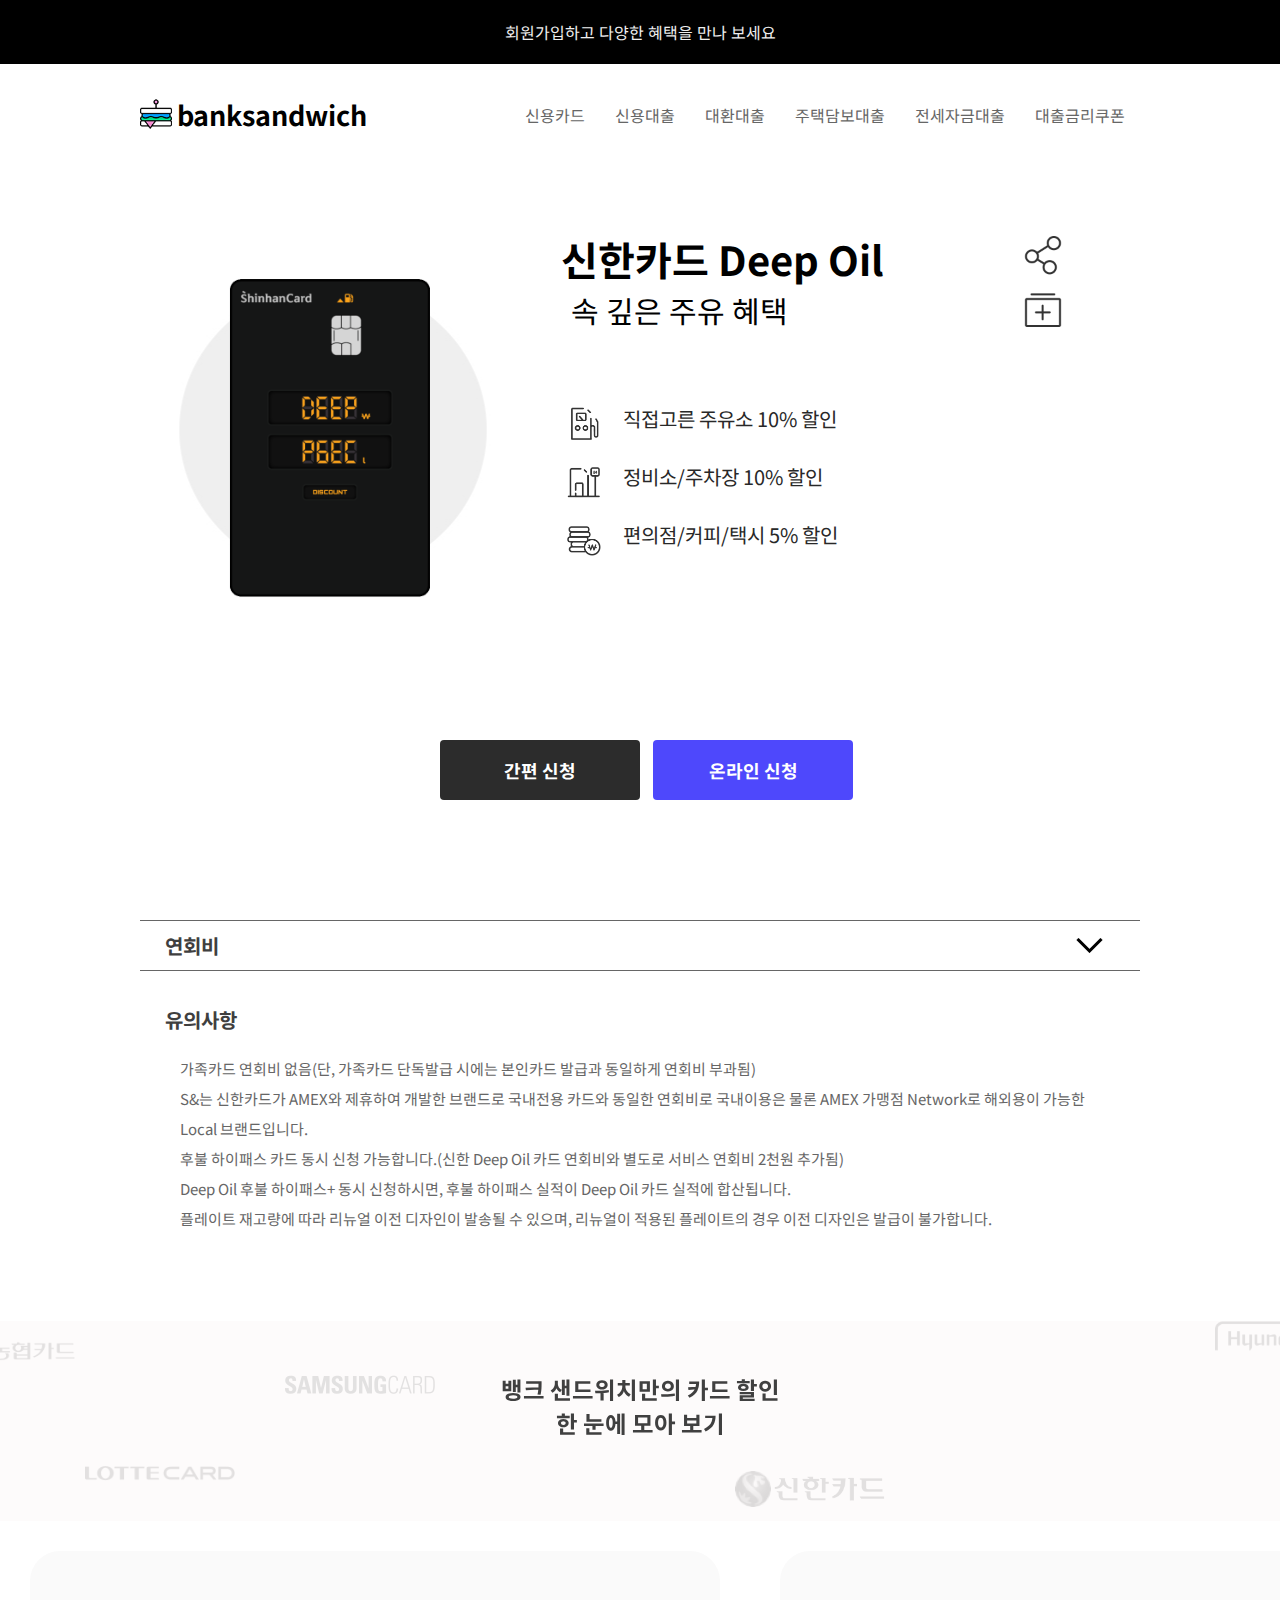
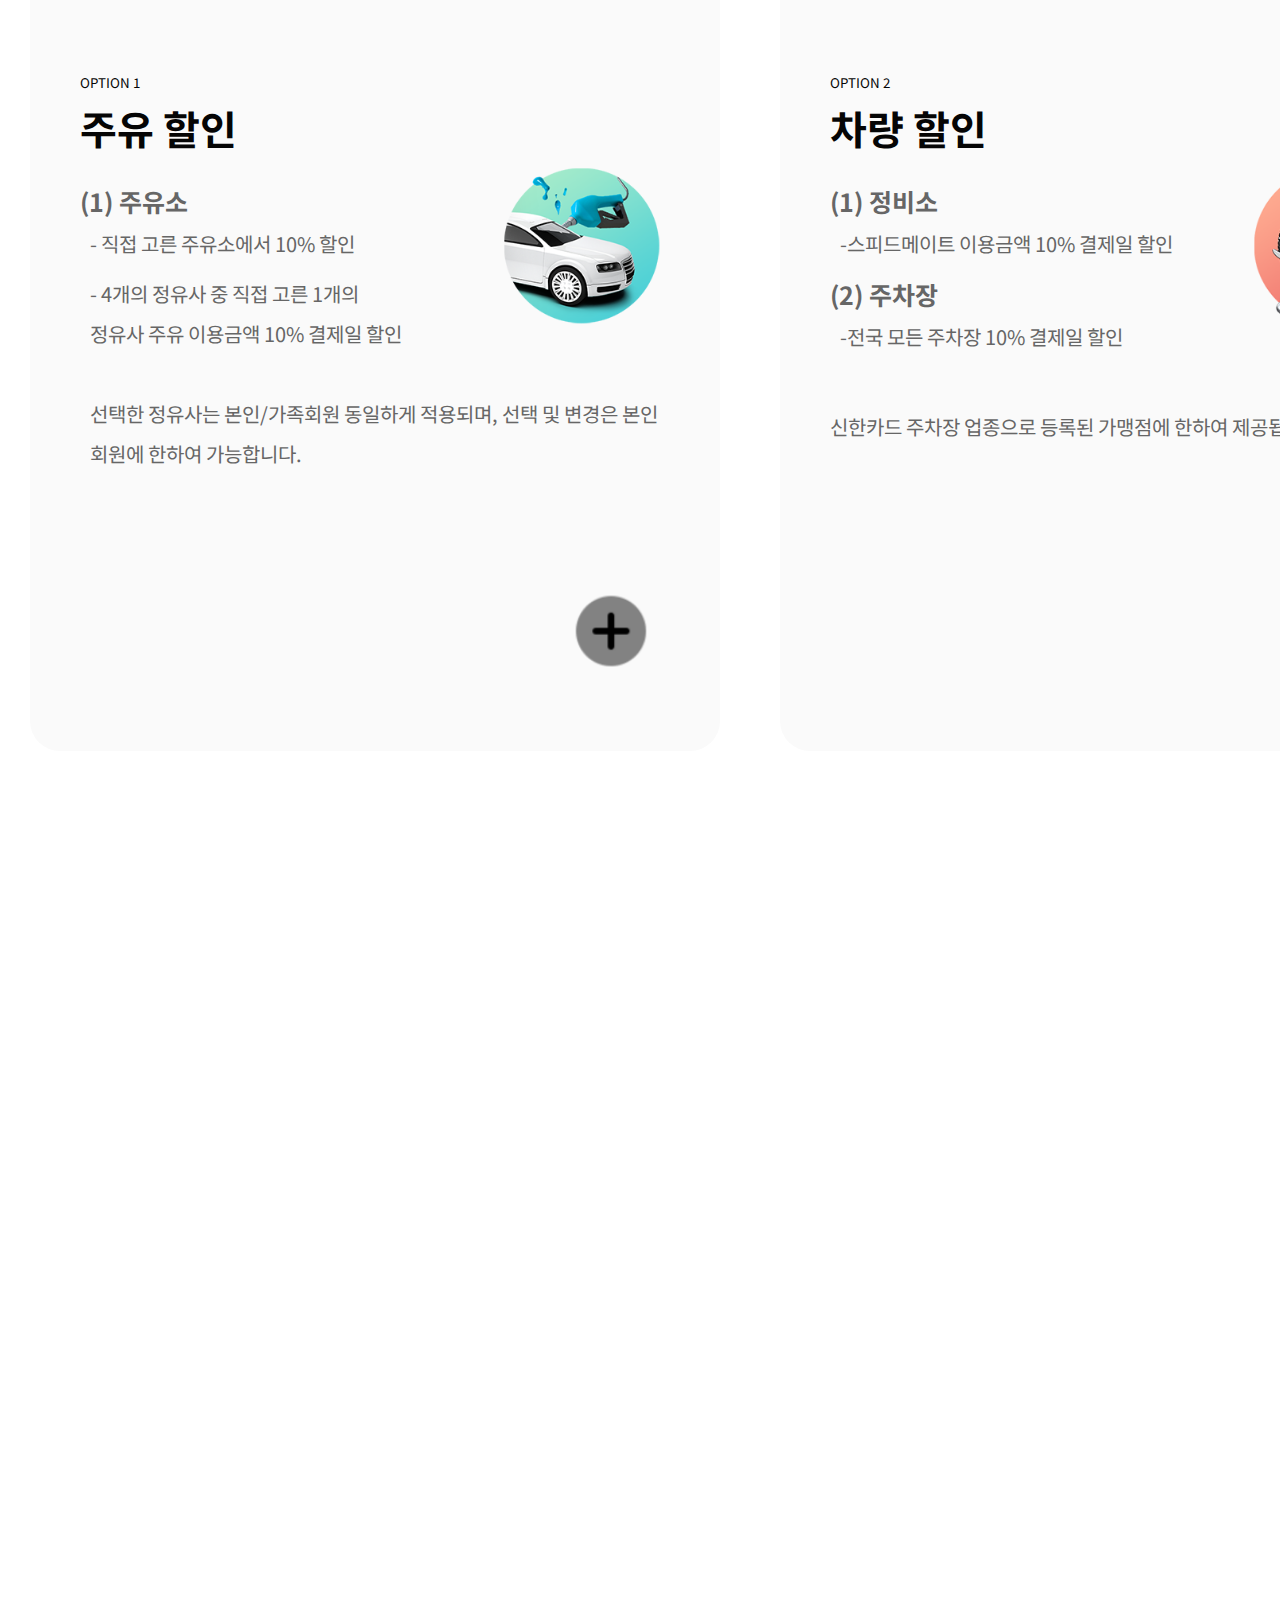
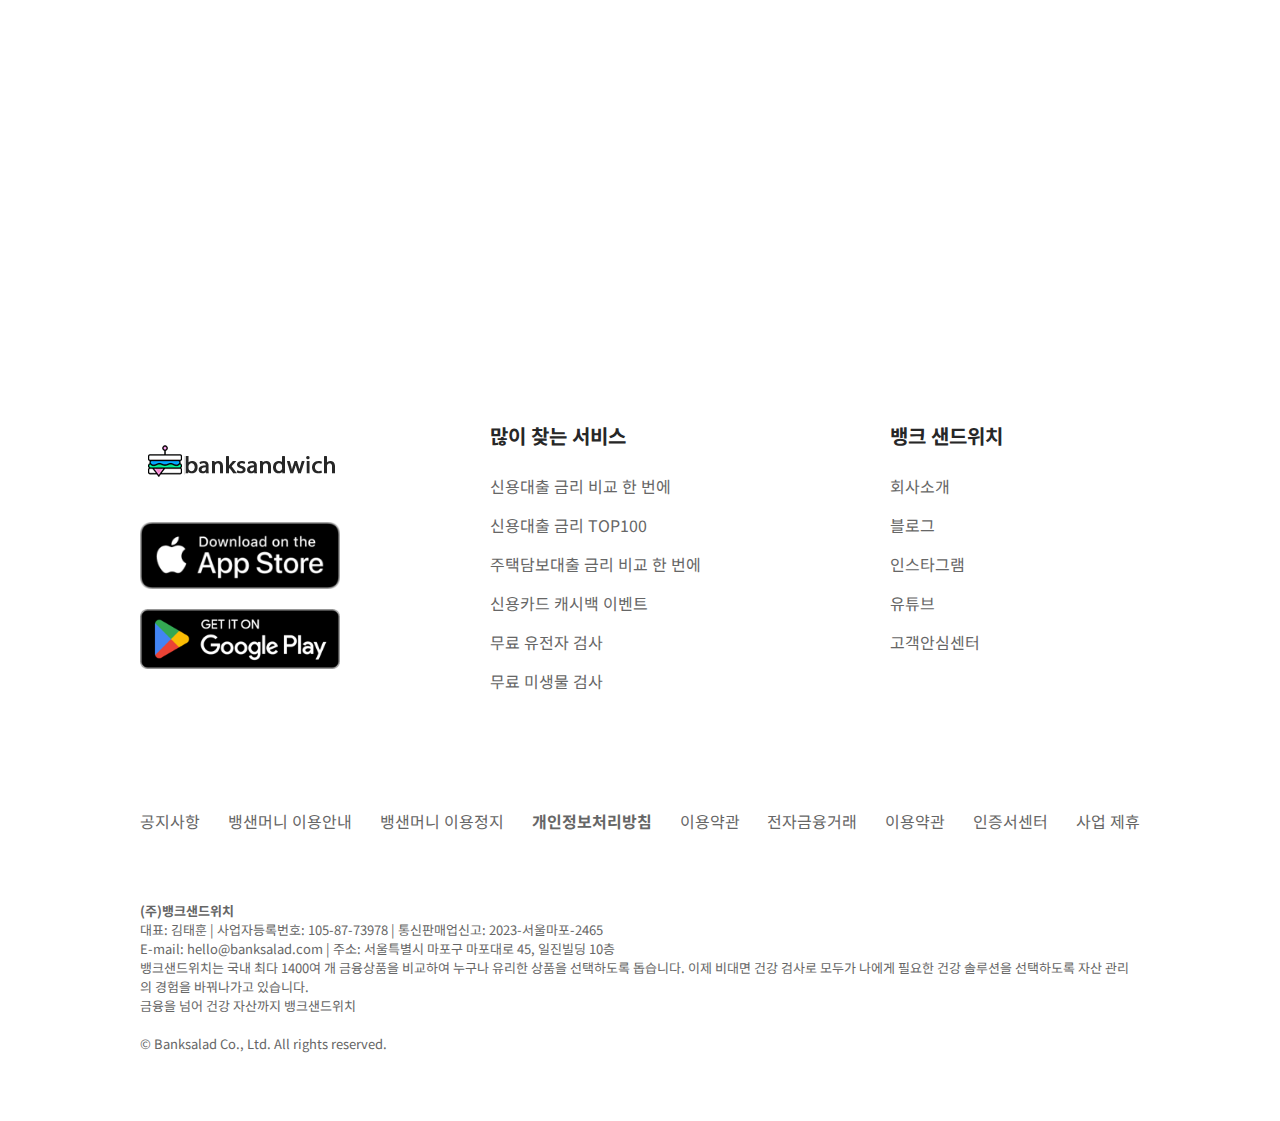
==== commit 97430c4c: "2/14" ====
--- a/sub.html
+++ b/sub.html
@@ -10,6 +10,10 @@
     
     <link rel="stylesheet" href="sub.css">
     <meta charset="utf-8">
+
+    <link rel="preconnect" href="https://fonts.googleapis.com">
+    <link rel="preconnect" href="https://fonts.gstatic.com" crossorigin>
+    <link href="https://fonts.googleapis.com/css2?family=Noto+Sans+KR:wght@100..900&display=swap" rel="stylesheet">
     
 </head>
 
@@ -68,8 +72,8 @@
             <div>
                  
                 <div>
-                <p id = "title_1"> 신한카드 Deep Oil</p>
-                <p id = "title_2">  속 깊은 주유 혜택</p>
+                <p id = "title_1" > 신한카드 Deep Oil</p>
+                <p id = "title_2">   속 깊은 주유 혜택</p>
                 </div>
 
                 <div id = "sub_plus_link">
@@ -124,7 +128,7 @@
         $(function(){
             $("#sub_wrap3 img").click(
             function(){
-             $("#sub_wrap3 img").css('transform','translateX(0px) rotate(180deg)');
+             $("#sub_wrap3 img").toggleClass("click");
              
              $("#sub_wrap3 > div ").stop().slideToggle();
             });
@@ -317,7 +321,7 @@
     </script>
 
 
-    <div id = "boxWrap" style="z-index: 100; height: auto;">
+    <div id = "boxWrap">
         <div id = "popup">
             <img src = "img/x.png" id = "close" alt = "close">
             <h2 style="text-align: center;">혜택 상세 보기</h2>
--- a/sub.css
+++ b/sub.css
@@ -1,7 +1,7 @@
-@import url('https://fonts.googleapis.com/css2?family=Gothic+A1:wght@600&display=swap');
-
-
-* {margin:0;  box-sizing: border-box; }
+
+* {margin:0;  box-sizing: border-box;     font-family: "Noto Sans KR", sans-serif;
+
+ }
 
 ul,ol,li,a {
   list-style: none;
@@ -352,7 +352,6 @@
 
 @media all and (min-width: 1000px) {
  
-    
 
 
  #sub_wrap1 { 
@@ -379,11 +378,13 @@
 #title_1 {
     font-size: 40px;
     font-weight: bold;
+    margin-left: -30px;
 }
 
 #title_2 {
     font-size: 30px;
     margin-left: 10px;
+    margin-left: -20px;
 }
 
 
@@ -562,6 +563,9 @@
     
     #sub_wrap3 h2 { padding: 10px 25px; border-bottom: 1px solid #666; font-size: 20px; color: #3f3f3f; }
     
+    #sub_wrap3 h2 img {transition: all 0.3s;}
+#sub_wrap3 h2 img.click { transform: rotate(180deg); }
+
     #sub_wrap3 table { width: 100%; text-align: center;}
     
     #sub_wrap3 table th,td {padding: 10px 0px;}
@@ -587,6 +591,9 @@
     
     
     #sub_wrap3 h2 { padding: 10px 25px; border-bottom: 1px solid #666; font-size: 20px; color: #3f3f3f; }
+
+    #sub_wrap3 h2 img {transition: all 0.3s;}
+#sub_wrap3 h2 img.click { transform: rotate(180deg); }
     
     #sub_wrap3 table { width: 100%; text-align: center;}
     
@@ -613,7 +620,8 @@
 
 
 #sub_wrap3 h2 { padding: 10px 25px; border-bottom: 1px solid #666; font-size: 20px; color: #3f3f3f; }
-
+#sub_wrap3 h2 img {transition: all 0.3s;}
+#sub_wrap3 h2 img.click { transform: rotate(180deg); }
 #sub_wrap3 table { width: 1000px; text-align: center;}
 
 #sub_wrap3 table th,td {padding: 10px 0px;}
@@ -758,6 +766,7 @@
     background-color: #fdfbfb;
     margin-top: 50px;
     position:relative;
+    font-size: 20px;
 
 }
 
@@ -821,7 +830,7 @@
     
     #popup { width: 95%; height: 100%; background-color: rgb(241, 241, 241); position: fixed; top:50%; left: 50%; transform:translate(-50%, -50%); border-radius: 20px;}
     
-    #boxWrap {width: 100vw; height: 100vh; background-color: rgba(0, 0, 0, 1); position: absolute; top:0; left: 0; display: none;}
+    #boxWrap {width: 100vw; height: 100vh; background-color: rgba(0, 0, 0, 0.7); position: fixed; top:0; left: 0; z-index: 100; display: none;}
     
     #popup img {width: 8%; position: relative; top:10px; left: 10px; cursor: pointer;}
 
@@ -885,7 +894,7 @@
     
     #popup { width: 95%; height: 100%; background-color: rgb(241, 241, 241); position: fixed; top:50%; left: 50%; transform:translate(-50%, -50%); border-radius: 20px;}
     
-    #boxWrap {width: 100vw; height: 100vh; background-color: rgba(0, 0, 0, 1); position: absolute; top:0; left: 0; display: none;}
+    #boxWrap {width: 100vw; height: 100vh; background-color: rgba(0, 0, 0, 0.7); position: fixed; top:0; left: 0; z-index: 100; display: none;}
     
     #popup img {width: 3%; position: relative; top:10px; left: 10px; cursor: pointer;}
 
@@ -947,7 +956,7 @@
 
 #popup { width: 98%; height: 80%; background-color: rgb(241, 241, 241);position: fixed; top:50%; left: 50%; transform:translate(-50%, -50%); border-radius: 20px;}
 
-#boxWrap {width: 100vw; height: 100vh; background-color: rgba(0, 0, 0, 1); position: absolute; top:0; left: 0; display: none;}
+#boxWrap {width: 100vw; height: 100vh; background-color: rgba(0, 0, 0, 0.7); position: fixed; top:0; left: 0; z-index: 100; display: none;}
 
 #popup img {width: 3%; position: relative; top:10px; left: 10px; cursor: pointer;}
 
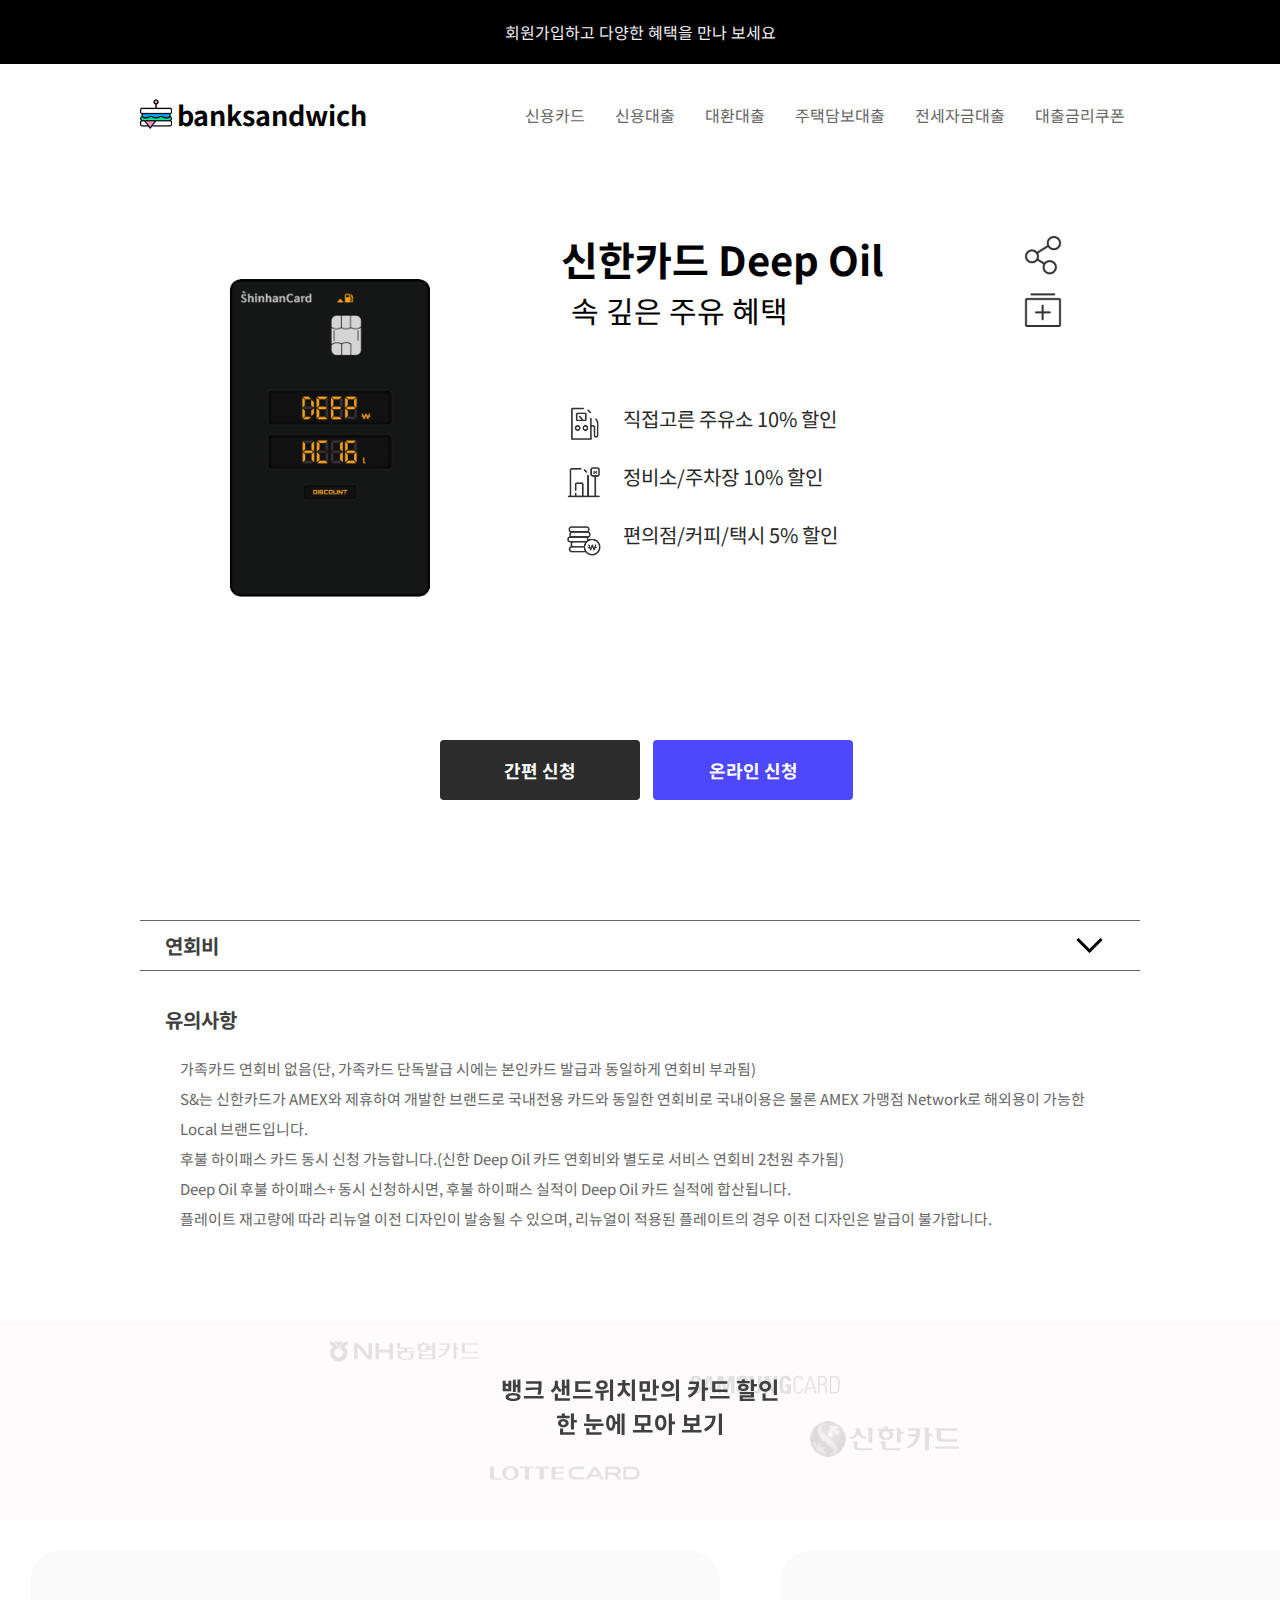
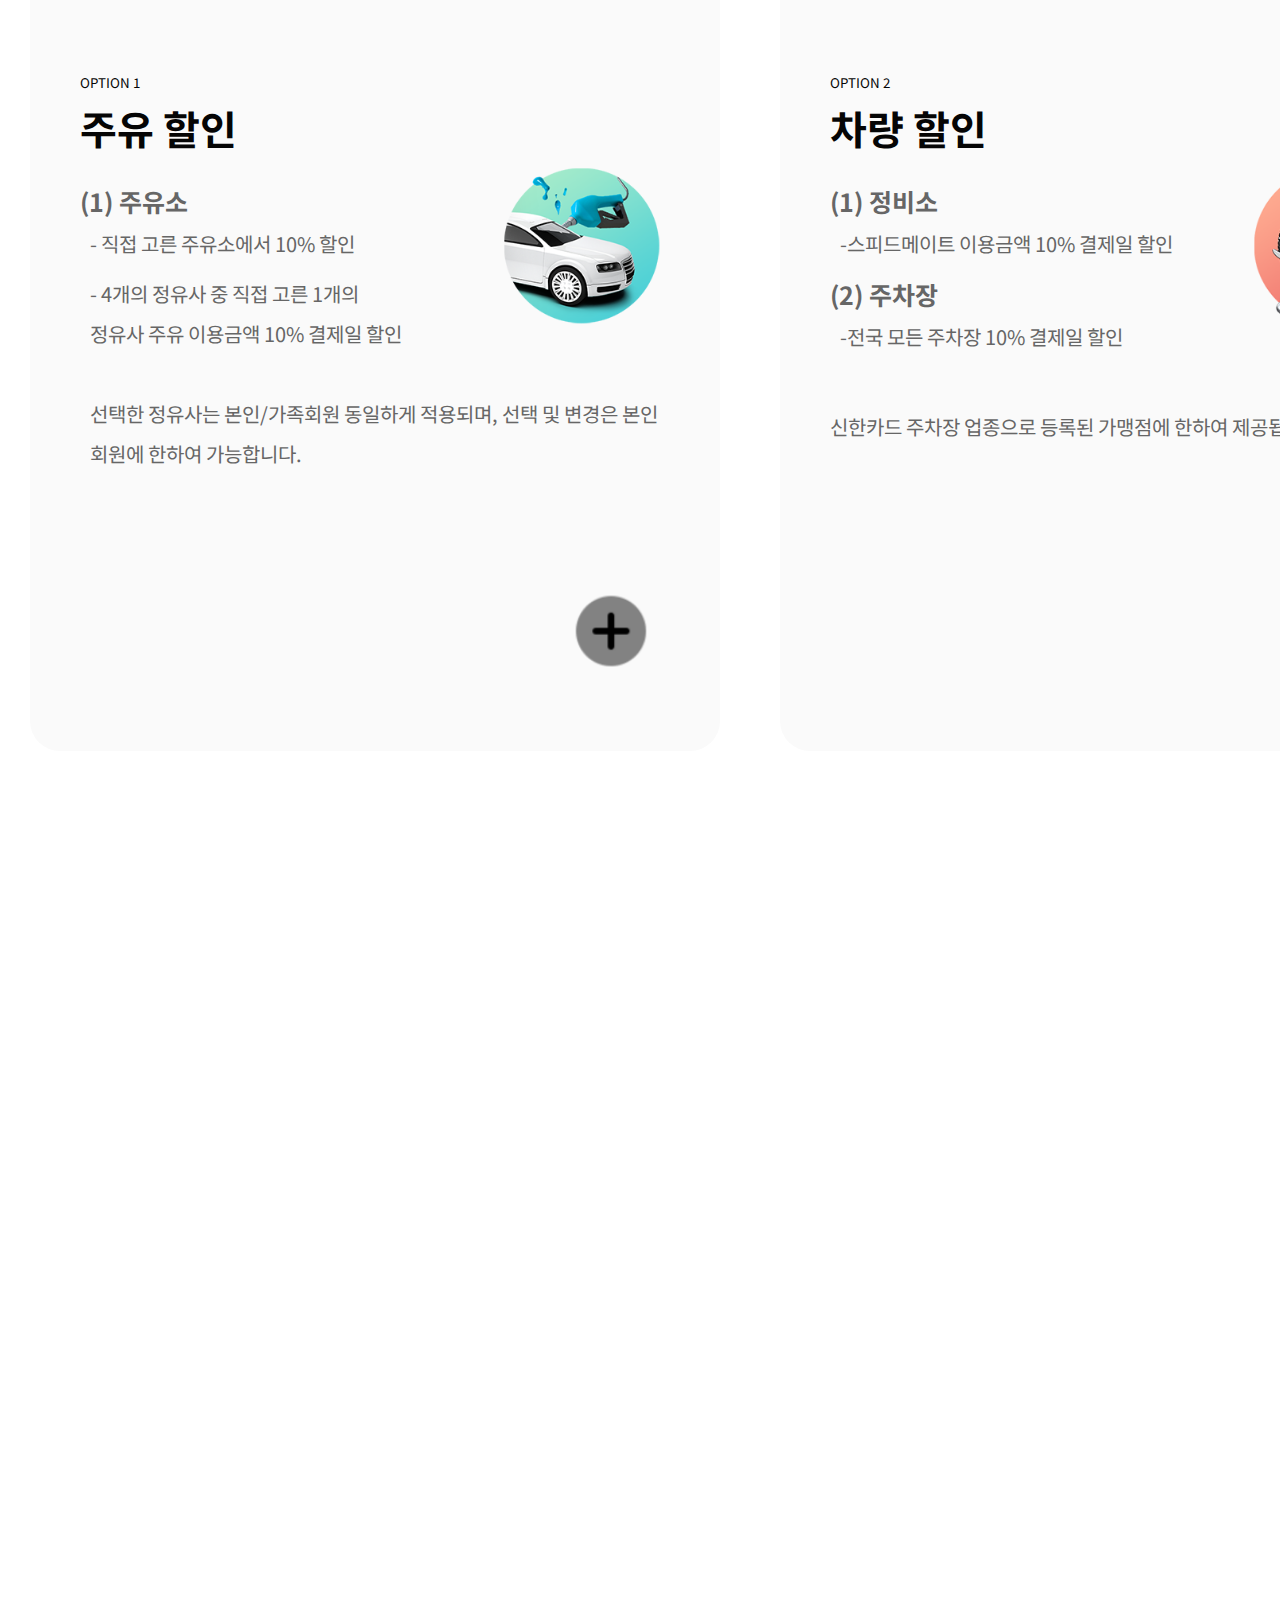
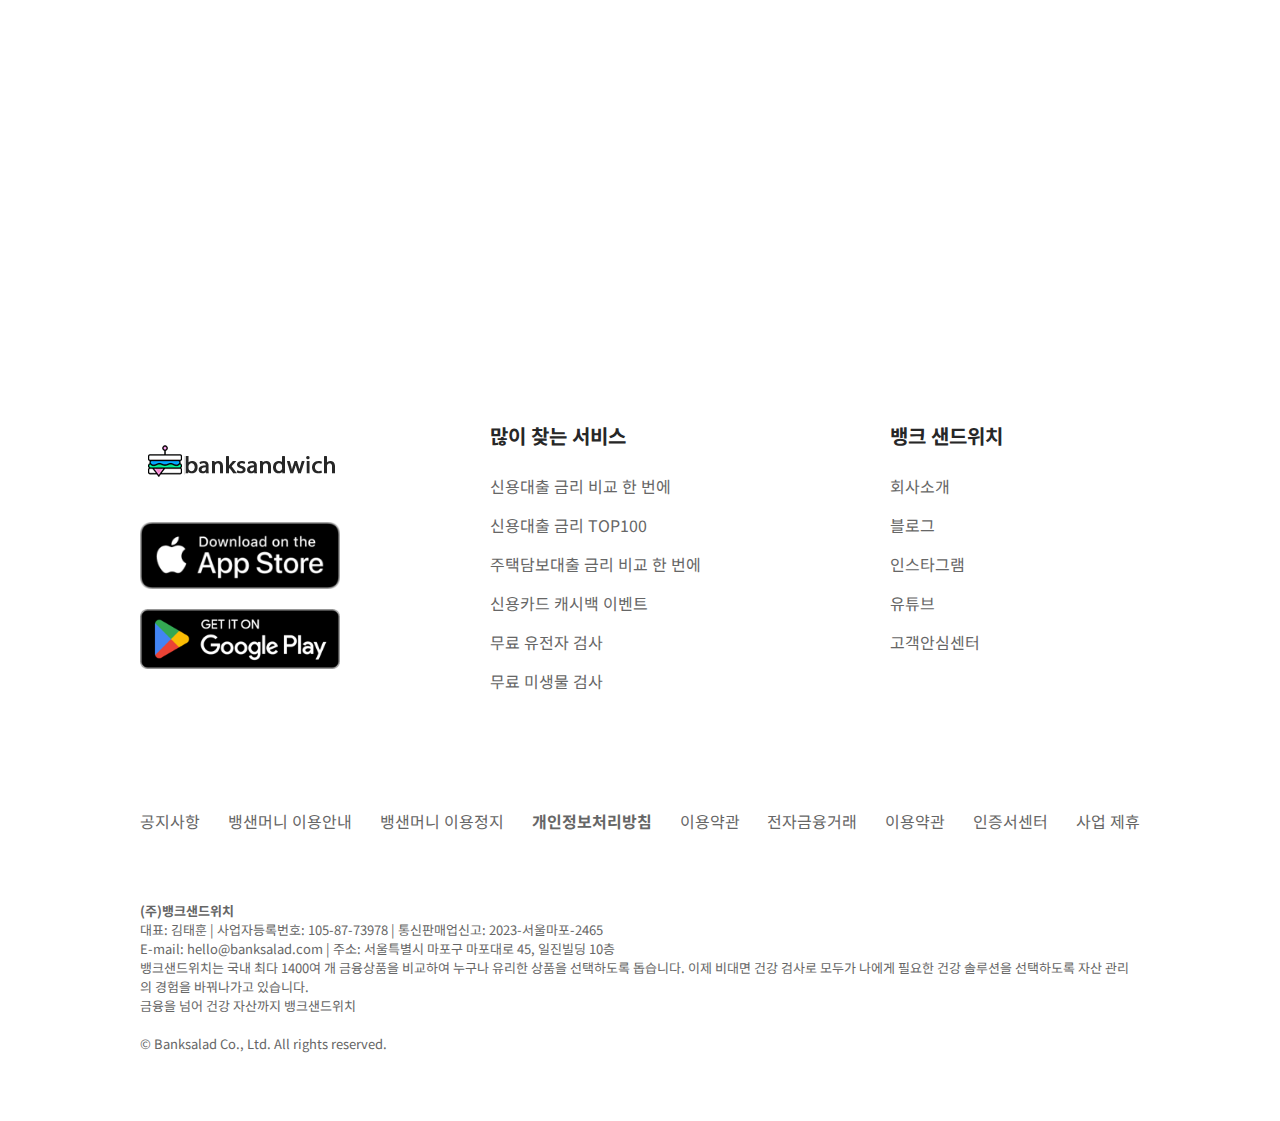
==== commit b6958252: "2/15" ====
--- a/sub.html
+++ b/sub.html
@@ -5,60 +5,38 @@
     
     <meta charset="UTF-8">
     <meta name="viewport" content="width=device-width, initial-scale=1.0">
-    <title>Document</title>
+    <title>banksandwich</title>
     <script src="https://ajax.googleapis.com/ajax/libs/jquery/3.7.1/jquery.min.js"></script>
-    
-    <link rel="stylesheet" href="sub.css">
-    <meta charset="utf-8">
+        
 
     <link rel="preconnect" href="https://fonts.googleapis.com">
     <link rel="preconnect" href="https://fonts.gstatic.com" crossorigin>
     <link href="https://fonts.googleapis.com/css2?family=Noto+Sans+KR:wght@100..900&display=swap" rel="stylesheet">
-    
+    <link rel="stylesheet" href="css/sub.css">
 </head>
 
-<body style="overflow-x: hidden;">
+<body>
 
   
- <div id = "fixed" style="width: 100%; text-align: center; padding: 20px; color: #eee; background-color: #000000; position: fixed; z-index: 100;"> <p>회원가입하고 다양한 혜택을 만나 보세요</p></div>
+ <div id = "fixed" style="width: 100%; text-align: center; padding: 20px; color: #eee; background-color: #000000; position: fixed; z-index: 50;"> <p>회원가입하고 다양한 혜택을 만나 보세요</p></div>
 
     <!--헤더 반응형 내비게이션-->
     <header>
-        <div class="logo" style="font-size: 27px; font-weight: bold";><img src = "img/sandwich.png" alt = "logo" style="vertical-align: middle; width: 13%; padding-bottom: 10px; margin-right: 5px;">banksandwich</div>
+        <a href = "index.html" style="color: #000000;"><div class="logo" style="font-size: 27px; font-weight: bold";><img src = "img/sandwich.png" alt = "logo" style="vertical-align: middle; width: 13%; padding-bottom: 10px; margin-right: 5px;">banksandwich</div></a>
         <img src ="img/i.png" class="a">
 
         <nav class="b" style="z-index: 10; background-color: #ffffff;">
             <ul>
                 <li><a href ="#">신용카드</a></li>
-                <li><a href= "#">신용대출</a></li>
-                <li><a href= "#">대환대출</a></li>
-                <li><a href="#">주택담보대출</a></li>
-                <li><a href ="#">전세자금대출</a></li>
-                <li><a href= "#">대출금리쿠폰</a></li>
+                <li><a href= "sub.html">신용대출</a></li>
+                <li><a href= "sub.html">대환대출</a></li>
+                <li><a href="sub.html">주택담보대출</a></li>
+                <li><a href ="sub.html">전세자금대출</a></li>
+                <li><a href= "sub.html">대출금리쿠폰</a></li>
             </ul>
         </nav>
 
     </header>
-
-    <script>
-        $(function(){
-            $(".a").click (function(){
-                $(".b").slideToggle();
-                
-            });
-        });
-    </script>
-    
-   
-
-    <!-- <div id = "search_btn_div">
-
-    <button style="width: 690px; height: 60px;">
-        <div>
-            <span>메뉴, 카드, 혜택을 검색해 보세요</span>
-            <img src = "img/icon1.jpg">
-        </div></button>
-    </div> -->
 
 
     <!--카드 설명 부분-->
@@ -85,7 +63,7 @@
 
 
                 
-         <div>
+         <div id = "benefits">
 
                     <div><img src = "img/ico_card_benefit_m_02.png" alt ="3"><p>직접고른 주유소 10% 할인</p></div>
                     
@@ -106,7 +84,7 @@
     </div>
 
     <!--버튼 가운데 두개-->
-    <div id = "sub_wrap2" style="z-index: 100;">
+    <div id = "sub_wrap2" style="z-index: 50;">
         <button style="background-color: #2c2c2c;">간편 신청</button>
         <button style="background-color: #4e48fc;">온라인 신청</button>
     </div>
@@ -122,18 +100,7 @@
             <tr><td><img src = "img/brands1.png" alt = "brand"></td><td>일반</td><td>5천원</td><td>8천원</td><td><b>1만천원</b></td></tr>
             <tr><td><img src = "img/brands2.png" alt = "brand"></td><td>일반</td><td>5천원</td><td>8천원</td><td><b>1만천원</b></td></tr>
         </table></div>
-        </div>
-
-    <script>
-        $(function(){
-            $("#sub_wrap3 img").click(
-            function(){
-             $("#sub_wrap3 img").toggleClass("click");
-             
-             $("#sub_wrap3 > div ").stop().slideToggle();
-            });
-        });
-    </script>
+    </div>
 
 
     <!--유의 사항-->
@@ -158,12 +125,12 @@
         <span ><img src ="img/nh_gray.png" alt = "company" style="margin: 10px;"></span>
         <span ><img src ="img/lotte_gray.png" alt = "company" style="margin-top: 145px;"></span>
         <span style="margin: 50px;"><img src ="img/samsung_gray.png" alt = "company"></span>
-        <span ><img src ="img/shinhan_gray.png" alt = "company" style="margin-left: 250px; margin-top: 150px;"></span>
-        <span ><img src ="img/hyundai_gray.png" alt = "company" style="margin-left: 330px;"></span>
+        <span ><img src ="img/shinhan_gray.png" alt = "company" style="margin-left: -80px; margin-top: 100px;"></span>
+      
         <h3 style="z-index: 50; color: #404040;">뱅크 샌드위치만의 카드 할인 <br> 한 눈에 모아 보기</h3>
     </div>
 
-    <!-- 할인 한 눈에 모아보는 슬라이드 아직 덜 됨 수정해야함-->
+    <!-- 할인 한 눈에 모아보는 슬라이드-->
     <div id="sub_wrap6" >
         <div id = "leftWrap">
             <div class ="content">
@@ -297,28 +264,6 @@
 
     </div>  
 
-    <script>
-        $(window).scroll(function(){
-        
-               let ws = $(this).scrollTop();
-        
-              let fixWrap = $('#leftWrap').offset().top; 
-        
-              let move = ws - fixWrap;  
-        
-              let end = $('.content').width() - $(window).innerWidth(); 
-        
-              if(ws > fixWrap && ws < fixWrap+end){      
-        
-                $('.content').css('transform',`translateX(-${move}px)`);
-        
-              }else if(ws >= fixWrap+end) {
-        
-                $('.content').css('transform',`translateX(-${end}px)`);
-              }
-        
-            });
-    </script>
 
 
     <div id = "boxWrap">
@@ -399,30 +344,11 @@
    </div>
     </div>
 
-   
-   <script>
-
-    $(function(){
-
-      $('#content_box > img').click(function(){
-        $('#boxWrap').fadeIn();
-
-      });
-
-      $('#close').click(function(){
-        $('#boxWrap').fadeOut();
-      });
-
-    });
-
-  </script>
-
-
 
  <!--footer... index html과 동일-->
 
     <!--footer1 부분-->
-    <div id = "wrap7">
+    <div id = "wrap7" >
 
         <div>
             <a href="#"><img src="img/banklogo.png" alt=""></a>
@@ -494,6 +420,6 @@
         
     </div>
 
-
+ <script src="js/sub.js"></script>
 </body>
 </html>--- a/css/sub.css
+++ b/css/sub.css
@@ -0,0 +1,1248 @@
+
+* {margin:0;  box-sizing: border-box;     font-family: "Noto Sans KR", sans-serif;
+
+ }
+
+ul,ol,li,a {
+  list-style: none;
+  margin: 0;
+  padding: 0;
+  text-decoration: none;
+  color: #666;
+}
+/* 
+header { background-color:#fff; height:auto; padding: 0 20px;} */
+
+nav ul > li :hover {background-color: rgb(107, 255, 186);
+ color: #000000; border-radius: 9px; }
+
+.a { cursor: pointer;}
+
+.b {background-color: #fff;}
+
+
+/*헤더 반응형 내비게이션*/
+
+@media (max-width:999px){
+
+  header { width:100%; display:flex;  justify-content:space-between; align-items:center;  line-height:50px; padding: 70px 20px 30px 20px;}
+
+  nav ul {display:flex; flex-direction:column; margin-top: -5px;  background-color: #f4f3f3;}
+
+  nav ul li  {border-bottom:1px solid #969696;}
+
+  nav ul li a {padding:25px; text-decoration:none; color:#666; display:block;}
+
+  .a {display:block;}
+
+  .b {display:none; position: absolute; top:150px; left: 0px; width: 100%;}
+  .b ul li a{display: block; width: 100%; line-height: 150%;}
+
+  }
+
+@media (min-width:1003px){
+        
+      header { display:flex; width: 1000px;
+        margin: 0 auto; 
+        justify-content:space-between; align-items:center;  line-height:50px;
+        padding-top: 90px;
+    padding-bottom: 40px;
+    }
+
+      nav ul {display:flex; }
+
+      nav ul li a {padding:15px; text-decoration:none; color:#666; position: relative;}
+
+      .a {display:none;}
+
+      .b {display:block;}
+
+
+  }
+
+
+ /*카드 설명 부분*/
+ 
+@media all and (max-width: 599px) {
+    
+  
+
+ #sub_wrap1 { 
+    width: 100%;
+    margin: 0 auto;
+    display: flex;
+    flex-direction: column;
+   justify-items: center;
+   align-items: center;
+ margin-top: 50px;
+position: relative;}
+
+#sub_wrap1>div:nth-of-type(1) {
+    width: 70%;
+
+    background-image: url(img/sub_card_background.jpg);
+    /* background-color: green; */
+    background-repeat: no-repeat;
+    background-position: center;
+    position: relative;
+    background-size: contain;
+    margin-top: 20%;
+
+}
+
+
+#sub_wrap1>div:nth-of-type(1) > img {
+    width: 70%;  transform: rotate(90deg); margin: 20% 16%;
+
+}
+
+
+#sub_wrap1>div:nth-of-type(2) {
+    width: 100%;
+    display: flex;
+    flex-direction: column;
+    justify-content: flex-start;
+    /* background-color: yellow; */
+
+
+
+}
+
+#sub_wrap1>div:nth-of-type(2) >div:nth-of-type(1) {
+   width: 100%;
+    position: absolute;
+    top: -10%;
+    left: 0;
+    padding-bottom: 30px;
+    display: inline-block;
+}
+
+#title_1 {
+    font-size: 22px;
+    margin-left: 18px;
+    margin-top: 30px;
+    font-weight: bold;
+    color: #3c3c3c;
+}
+
+#title_2 {
+    font-size: 18px;
+    margin-left: 23px;
+    font-weight: 500;
+    color: #3c3c3c;
+} 
+
+
+#benefits {
+    width: 100%;
+    margin: 0 auto;
+    display: flex;
+    flex-direction: row;
+    justify-content: space-around;
+    font-size: 16px;
+    color: #282828; 
+    padding: 40px 50px;
+}
+
+
+
+
+#sub_wrap1>div:nth-of-type(2) >div:nth-of-type(2) > div {
+    display: flex;
+    justify-content: space-between;
+    flex-direction: column;
+    margin-left: 30px;
+    width: 100%;
+   
+    height: 70px;
+    /* background-color: red; */
+    margin: 20px;
+    text-align: center;
+    font-size: 16px;
+}
+
+#sub_wrap1>div:nth-of-type(2) >div:nth-of-type(2) > div > img {
+    width: 70%;
+    padding-left: 40%;
+}
+
+
+#sub_plus_link{
+ 
+ 
+    display: flex;
+    flex-direction: column;
+    align-items: flex-end;
+    position: absolute;
+   top: 24%;
+    right: 0;
+
+
+}
+
+#sub_plus_link  img {
+    width: 18%;
+    float: right;
+    margin-right: 30px;
+}
+
+}
+
+@media all and (min-width: 600px) and (max-width: 999px) { 
+
+    
+
+
+ #sub_wrap1 { 
+    width: 100%;
+    margin: 0 auto;
+    display: flex;
+    flex-direction: column;
+   justify-items: center;
+   align-items: center;
+
+position: relative;}
+
+#sub_wrap1>div:nth-of-type(1) {
+    width: 57%;
+
+    background-image: url(img/sub_card_background.jpg);
+    /* background-color: green; */
+    background-repeat: no-repeat;
+    position: relative;
+    background-size: contain;
+    margin-top: 100px;
+
+}
+
+
+#sub_wrap1>div:nth-of-type(1) > img {
+    width: 70%;  transform: rotate(90deg); margin: 20% 8%;
+
+}
+
+
+#sub_wrap1>div:nth-of-type(2) {
+    width: 100%;
+    display: flex;
+    flex-direction: column;
+    justify-content: flex-start;
+    /* background-color: yellow; */
+
+
+
+}
+
+#sub_wrap1>div:nth-of-type(2) >div:nth-of-type(1) {
+   width: 100%;
+    position: absolute;
+    top: 0;
+    left: 0;
+    height: 70px;
+
+}
+
+#title_1 {
+    font-size: 30px;
+    margin-left: 20px;
+
+
+}
+
+#title_2 {
+    font-size: 18px;
+    margin-left: 20px;
+} 
+
+#benefits {
+    width: 100%;
+    margin: 0 auto;  
+      display: flex;
+    flex-direction: row;
+    justify-content: space-around;
+    font-size: 16px;
+    color: #282828; 
+    padding: 40px 20px;
+    /* background-color: blue; */
+}
+
+
+#sub_wrap1>div:nth-of-type(2) >div:nth-of-type(2) > div {
+    display: flex;
+    justify-content: space-between;
+    flex-direction: column;
+    margin-left: 30px;
+    width: 22%;
+   
+    height: 70px;
+
+    margin: 20px;
+    text-align: center;
+    font-size: 16px;
+}
+
+#sub_wrap1>div:nth-of-type(2) >div:nth-of-type(2) > div > img {
+    width: 70%;
+    padding-left: 40%;
+}
+
+
+#sub_plus_link{
+    width: 100%;
+ 
+    display: flex;
+    flex-direction: column;
+    align-items: flex-end;
+    position: absolute;
+    top: 15%;
+    right: 0;
+
+    display: inline-block;
+
+
+
+}
+
+#sub_plus_link  img {
+    width: 5%;
+    float: right;
+    margin-right: 20px;
+
+    
+}
+
+
+ }
+
+@media all and (min-width: 1000px) {
+ 
+
+
+ #sub_wrap1 { 
+    width: 1000px;
+    margin: 0 auto;
+    display: flex;
+    justify-content: space-around;
+ margin-top: 50px;}
+
+#sub_wrap1>div:nth-of-type(1) {
+    width: 400px;
+    height: 400px;
+    background-image: url(img/sub_card_background.jpg);
+    background-position: center;
+    background-size: cover;
+
+}
+
+#sub_wrap1>div:nth-of-type(1) > img {
+    height:200px;  transform: rotate(90deg); margin: 28% 8%;
+
+}
+
+#title_1 {
+    font-size: 40px;
+    font-weight: bold;
+    margin-left: -30px;
+}
+
+#title_2 {
+    font-size: 30px;
+    margin-left: 10px;
+    margin-left: -20px;
+}
+
+
+#sub_wrap1>div:nth-of-type(2) {
+    width: 640px;
+ 
+    display: flex;
+    flex-direction: column;
+    justify-content: flex-start;
+    /* background-color: blue; */
+    
+}
+
+/*신한카드 deep oil와 공유버튼*/
+#sub_wrap1>div:nth-of-type(2) > div:nth-of-type(1) {
+    display: flex;
+    justify-content: space-around;
+    /* background-color: red; */
+    display: flex;
+    height: 164px;
+    width: 600px;
+}
+
+/*다른 주유소 10% 할인 부분*/
+
+#benefits {
+    width: 1000px;
+    margin: 0 auto;
+        display: flex;
+    flex-direction: column;
+    justify-content: space-around;
+    margin-left: 5%;
+    font-size: 20px;
+    color: #282828;
+    width: 393px;
+}
+
+
+
+#sub_wrap1>div:nth-of-type(2) >div:nth-of-type(2) > div {
+    display: flex;
+    justify-content: flex-start;
+    padding: 10px;
+}
+
+#sub_wrap1>div:nth-of-type(2) >div:nth-of-type(2) > div > img {
+    width: 38px;
+    vertical-align: middle;
+}
+
+#sub_wrap1>div:nth-of-type(2) >div:nth-of-type(2) > div > p {
+    margin-left: 20px;
+}
+
+#sub_plus_link  {
+    width: 40px;
+    display: flex;
+    flex-direction: column;
+    align-items: flex-start;
+
+}
+
+#sub_plus_link img  {
+    width: 50px;
+}
+
+    
+}
+
+
+
+
+/*간편신청, 온라인 신청*/
+
+
+
+@media all and (max-width: 599px) {
+       
+     #sub_wrap2 {
+        width: 100%;
+        height: 100px;
+        margin: 0 auto;
+        display: flex;
+        justify-content: center;
+        align-items: center;
+        margin-top: 90px;
+        position: fixed;
+        bottom: 0%;
+        background-color: rgba(255, 255, 255, 0.6);
+    }
+    
+    #sub_wrap2 > button {
+    
+        width: 45%;
+        height: 60px;
+        margin-left: 13px;
+        border-radius: 4px;
+        border: none;
+        color: #fff;
+        font-size: 18px;
+        font-weight: bold;
+        cursor: pointer;
+    } 
+}
+
+@media all and (min-width: 600px) and (max-width: 999px) { 
+
+     #sub_wrap2 {
+    width: 100%;
+    height: 100px;
+    margin: 0 auto;
+    display: flex;
+    justify-content: center;
+    align-items: center;
+    margin-top: 90px;
+    position: fixed;
+    bottom: 0%;
+    background-color: rgba(255, 255, 255, 0.6);
+}
+
+#sub_wrap2 > button {
+
+    width: 45%;
+    height: 60px;
+    margin-left: 13px;
+    border-radius: 4px;
+    border: none;
+    color: #fff;
+    font-size: 18px;
+    font-weight: bold;
+    cursor: pointer;
+}
+
+    }
+
+@media all and (min-width: 1000px) {
+      #sub_wrap2 {
+    width: 1000px;
+    height: 100px;
+    margin: 0 auto;
+    display: flex;
+    justify-content: center;
+    align-items: center;
+    margin-top: 90px;
+}
+
+#sub_wrap2 > button {
+
+    width: 200px;
+    height: 60px;
+    margin-left: 13px;
+    border-radius: 4px;
+    border: none;
+    color: #fff;
+    font-size: 18px;
+    font-weight: bold;
+    cursor: pointer;
+}
+}
+
+
+
+
+
+/*연회비 신청*/
+
+
+@media all and (max-width: 599px) {
+
+    #sub_wrap3 {
+        width: 100%;
+       
+        border-top: 1px solid #666;
+        
+        margin: 0 auto;
+        margin-top: 100px;
+    }
+    
+    
+    
+    #sub_wrap3 h2 { padding: 10px 25px; border-bottom: 1px solid #666; font-size: 20px; color: #3f3f3f; }
+    
+    #sub_wrap3 h2 img {transition: all 0.3s;}
+#sub_wrap3 h2 img.click { transform: rotate(180deg); }
+
+    #sub_wrap3 table { width: 100%; text-align: center;}
+    
+    #sub_wrap3 table th,td {padding: 10px 0px;}
+    
+    #sub_wrap3 div {display: none; width: 100%; }
+    
+    
+    #sub_wrap3 table img { width: 20%;}
+        
+}
+
+@media all and (min-width: 600px) and (max-width: 999px) { 
+
+    #sub_wrap3 {
+        width: 100%;
+       
+        border-top: 1px solid #666;
+        
+        margin: 0 auto;
+        margin-top: 100px;
+    }
+    
+    
+    
+    #sub_wrap3 h2 { padding: 10px 25px; border-bottom: 1px solid #666; font-size: 20px; color: #3f3f3f; }
+
+    #sub_wrap3 h2 img {transition: all 0.3s;}
+#sub_wrap3 h2 img.click { transform: rotate(180deg); }
+    
+    #sub_wrap3 table { width: 100%; text-align: center;}
+    
+    #sub_wrap3 table th,td {padding: 10px 0px;}
+    
+    #sub_wrap3 div {display: none; width: 100%; }
+    
+    
+    #sub_wrap3 table img { width: 20%;}
+        
+    }
+
+@media all and (min-width: 1000px) {
+  
+    #sub_wrap3 {
+    width: 1000px;
+   
+    border-top: 1px solid #666;
+    
+    margin: 0 auto;
+    margin-top: 100px;
+}
+
+
+
+#sub_wrap3 h2 { padding: 10px 25px; border-bottom: 1px solid #666; font-size: 20px; color: #3f3f3f; }
+#sub_wrap3 h2 img {transition: all 0.3s;}
+#sub_wrap3 h2 img.click { transform: rotate(180deg); }
+#sub_wrap3 table { width: 1000px; text-align: center;}
+
+#sub_wrap3 table th,td {padding: 10px 0px;}
+
+#sub_wrap3 div {display: none; width: 1000px; }
+
+
+#sub_wrap3 table img { width: 40px;}
+    
+}
+
+
+
+
+
+/*유의 사항 */
+
+
+@media all and (max-width: 599px) {
+    #sub_wrap4 {
+        margin-top: 80px;
+        width: 100%;
+        height: 300px;
+        margin: 0 auto;
+    
+    }
+
+    #sub_wrap4 li {
+        line-height: 30px;
+    }     
+        
+}
+
+@media all and (min-width: 600px) and (max-width: 999px) { 
+
+    #sub_wrap4 {
+        margin-top: 80px;
+        width: 100%;
+        height: 300px;
+        margin: 0 auto;
+    
+    }
+
+    #sub_wrap4 li {
+        line-height: 25px;
+    }      
+}
+    
+
+@media all and (min-width: 1000px) {
+    #sub_wrap4 {
+        margin-top: 100px;
+        width: 1000px;
+        height: 300px;
+        margin: 0 auto;
+    
+    }
+
+    #sub_wrap4 li {
+        line-height: 30px;
+    }      
+}
+
+
+
+/*글자 슬라이더 */
+
+
+#slide_Btn  >ul{ width: 1000px; 
+    height: 50px;
+   font-size: 20px;
+    margin: 0 auto;
+    font-weight: bold;
+    display: flex;
+    justify-content: space-around;
+    margin-top: 50px;
+}
+
+
+/*할인 한 눈에 모아보세요 타이틀*/
+
+@media all and (max-width: 599px) {
+
+    #sub_wrap5 {
+        width: 100%;
+        height: 200px;
+        display: flex;
+        justify-content: center;
+        background-color: #fdfbfb;
+        margin-top: 50px;
+        position:relative;
+        font-size: 20px;
+    
+    }
+    
+    #sub_wrap5 >span >img {width: 100%; opacity: 0.2; overflow: hidden;}
+    
+    
+    #sub_wrap5 h3 {
+        text-align: center;
+        color: #252525;
+       margin: 4% auto;
+       position: absolute;
+        
+    
+    }    
+        
+}
+
+@media all and (min-width: 600px) and (max-width: 999px) { 
+
+     
+    #sub_wrap5 {
+        width: 100%;
+        height: 200px;
+        display: flex;
+        justify-content: center;
+        background-color: #fdfbfb;
+        margin-top: 50px;
+        position:relative;
+        font-size: 20px;
+    
+    }
+    
+    #sub_wrap5 >span >img {width: 150px; opacity: 0.2; overflow: hidden;}
+    
+    
+    #sub_wrap5 h3 {
+        text-align: center;
+        color: #252525;
+       margin: 4% auto;
+       position: absolute;
+        
+    
+    }    
+    }
+
+@media all and (min-width: 1000px) {
+ 
+    #sub_wrap5 {
+    width: 100%;
+    height: 200px;
+    display: flex;
+    justify-content: center;
+    background-color: #fdfbfb;
+    margin-top: 50px;
+    position:relative;
+    font-size: 20px;
+
+}
+
+#sub_wrap5 >span >img {width: 150px; opacity: 0.2;}
+
+
+#sub_wrap5 h3 {
+    text-align: center;
+    color: #252525;
+   margin: 4% auto;
+   position: absolute;
+    
+
+}    
+}
+
+
+
+/*내용 부분*/
+/*반응형 아직 안 함*/
+
+@media all and (max-width: 599px) {
+    #leftWrap { width: 100%; height: auto; background-color: #fff; }
+    #leftWrap .content { width: 100%; height: auto; top:0; display: flex; flex-direction: column;}
+    #leftWrap .content div {width: 100%; height: auto;}
+/*     
+    #sub_wrap6 img { float: right; padding: 5px; margin-left: 10px;} */
+    
+    #border_box img {
+        width: 30%;
+        float: right; padding: 5px; margin-left: 10px;
+    }
+    #border_box {
+    
+        background-color: rgb(250, 250, 250); 
+        padding: 20px; 
+        position: relative;
+        border-bottom: 1px solid rgb(0, 0, 0);
+    
+    }
+    
+    #border_box h3 {
+        font-size: 40px;
+    }
+    
+    #border_box li {
+        font-size: 20px;
+        line-height: 40px;
+      
+    }
+    
+    #border_box li:nth-of-type(2n) { margin-left: 10px;  margin-bottom: 10px;}
+    
+    #border_box li b { font-size: 25px; }
+    
+    
+    #content_box { position: absolute; top: 6%; right: 5%; width: 50px; height: 50px;}
+    
+    #content_box img {width: 10%;}
+    #content_box img:hover {cursor: pointer;}
+    
+    #popup { width: 95%; height: 100%; background-color: rgb(241, 241, 241); position: fixed; top:50%; left: 50%; transform:translate(-50%, -50%); border-radius: 20px;}
+    
+    #boxWrap {width: 100vw; height: 100vh; background-color: rgba(0, 0, 0, 0.7); position: fixed; top:0; left: 0; z-index: 100; display: none;}
+    
+    #popup img {width: 8%; position: relative; top:10px; left: 10px; cursor: pointer;}
+
+    
+    #popup_text {
+        font-size: 11px;
+       display: flex;
+       flex-direction: column;
+       flex-wrap: nowrap;
+       align-items: baseline;
+ 
+    }
+    
+    #popup_text > div { width: 500px; height: 20%; padding: 20px;  }
+    
+    
+    
+    
+
+        
+}
+
+@media all and (min-width: 600px) and (max-width: 999px) { 
+    #leftWrap { width: 100%; height: auto; background-color: #fff; }
+    #leftWrap .content { width: 100%; height: auto; top:0; display: flex; flex-direction: column;}
+    #leftWrap .content div {width: 100%; height: 600px;}
+    
+    #border_box img {
+        width: 30%;
+        float: right; padding: 5px; margin-left: 10px;
+    }
+    
+    #border_box {
+    
+        background-color: rgb(250, 250, 250); 
+        padding: 20px; 
+        position: relative;
+        border-bottom: 1px solid rgb(0, 0, 0);
+    
+    }
+    
+    #border_box h3 {
+        font-size: 40px;
+    }
+    
+    #border_box li {
+        font-size: 20px;
+        line-height: 40px;
+      
+    }
+    
+    #border_box li:nth-of-type(2n) { margin-left: 10px;  margin-bottom: 10px;}
+    
+    #border_box li b { font-size: 25px; }
+    
+    
+    #content_box { position: absolute; top: 6%; right: 5%; width: 50px; height: 50px;}
+    
+    #content_box img {width: 10%;}
+    #content_box img:hover {cursor: pointer;}
+    
+    #popup { width: 95%; height: 100%; background-color: rgb(241, 241, 241); position: fixed; top:50%; left: 50%; transform:translate(-50%, -50%); border-radius: 20px;}
+    
+    #boxWrap {width: 100vw; height: 100vh; background-color: rgba(0, 0, 0, 0.7); position: fixed; top:0; left: 0; z-index: 100; display: none;}
+    
+    #popup img {width: 3%; position: relative; top:10px; left: 10px; cursor: pointer;}
+
+    
+#popup_text {
+    font-size: 12px;
+   display: flex;
+   flex-direction: column;
+   flex-wrap: nowrap;
+   align-items: baseline;
+   margin-top: 0px;
+}
+
+#popup_text > div { width: 500px; height: 20%; padding: 20px;  }
+
+
+
+    
+}
+
+@media all and (min-width: 1000px) {
+      
+
+#leftWrap { width: 100%; height: 2000px; background-color: #fff; }
+#leftWrap .content { width: 3000px; position: sticky; top:0; display: flex;
+color: #050505;}
+#leftWrap .content div {width: 100%; height: 800px;}
+
+#border_box img {
+    width: 30%;
+    float: right; padding: 5px; margin-left: 10px;
+}
+
+#border_box {
+
+    background-color: rgb(250, 250, 250); padding: 50px; border-radius: 30px; margin: 30px;
+    position: relative;
+
+}
+
+#border_box h3 {
+    font-size: 40px;
+}
+
+#border_box li {
+    font-size: 20px;
+    line-height: 40px;
+}
+
+#border_box li:nth-of-type(2n) { margin-left: 10px;  margin-bottom: 10px;}
+
+#border_box li b { font-size: 25px; }
+
+
+#content_box { position: absolute; top: 80%; right: 10%; width: 50px; height: 50px;}
+
+#content_box img {width: 80px;}
+#content_box img:hover {cursor: pointer;}
+
+#popup { width: 98%; height: 80%; background-color: rgb(241, 241, 241);position: fixed; top:50%; left: 50%; transform:translate(-50%, -50%); border-radius: 20px;}
+
+#boxWrap {width: 100vw; height: 100vh; background-color: rgba(0, 0, 0, 0.7); position: fixed; top:0; left: 0; z-index: 100; display: none;}
+
+#popup img {width: 3%; position: relative; top:10px; left: 10px; cursor: pointer;}
+
+
+#popup_text {
+    font-size: 15px;
+   display: flex;
+   flex-direction: row;
+   flex-wrap: nowrap;
+   align-items: baseline;
+   margin-top: 50px;
+}
+
+#popup_text > div { width: 500px; height: 500px; padding: 30px;  }
+
+
+#popup_text > div:not(:last-of-type) { border-right: 0.5px solid #969696;}
+
+
+
+}
+
+
+
+/*여기서부터는 index.html이랑 똑같음*/
+
+/*footer1*/
+@media all and (max-width: 599px) {
+    #wrap7 {
+  
+        width: 100%;
+        height: 400px;
+        background-color: #ffffff;
+        display: flex;
+        justify-content:space-between;
+        flex-wrap: nowrap;
+        margin: 0 auto;
+        color: #272727;
+      }
+      
+      #wrap7 > div {
+        width: 90%;
+        height: 160px;
+        margin-top: 10%;
+        margin-left: 14px;
+        display: flex;
+        flex-direction: column;
+        flex-wrap: nowrap;
+        align-items: center;
+        justify-content: space-between;
+
+    
+      
+      }
+      
+     #wrap7 > div > ul >li > a {
+      
+       font-size: 13px;
+        background-color: rgba(0, 0, 0, 0);
+        border: none;
+        
+      } 
+      
+      #wrap7 > div > a > img {
+        width: 90%;
+        
+      }
+      
+      #wrap7 ul > li {
+        list-style: none;
+        margin-bottom: 15px;
+        font-size: 14px;
+        text-decoration: none;
+        width: 100%;
+        
+      }
+      
+      #wrap7 h3 {
+        font-size: 15px;
+      }
+
+  
+}
+
+@media all and  (min-width: 600px) and (max-width: 999px) {
+  #wrap7 {
+  
+    width: 100%;
+    height: 450px;
+    background-color: #ffffff;
+    display: flex;
+    justify-content:space-between;
+    flex-wrap: nowrap;
+    margin: 0 auto;
+    color: #272727;
+   
+  }
+  
+  #wrap7 > div {
+    width: 250px;
+    height: 253px;
+    margin-top: 10%;
+    display: flex;
+    flex-direction: column;
+    flex-wrap: nowrap;
+    align-items: center;
+    justify-content: space-between;
+ 
+
+  
+  }
+  
+
+  
+  #wrap7 > div > a > img {
+    width: 200px;
+    
+  }
+  
+  #wrap7 ul > li {
+    list-style: none;
+    margin-bottom: 15px;
+    font-size: 16px;
+    text-decoration: none;
+   
+    
+  }
+  
+  #wrap7 h3 {
+    font-size: 20px;
+  }
+
+}
+
+@media all and (min-width: 1000px) {
+    #wrap7 {
+  
+        width: 1000px;
+        height: 450px;
+        background-color: #ffffff;
+        display: flex;
+        justify-content:space-between;
+        flex-wrap: nowrap;
+        margin: 0 auto;
+        color: #272727;
+      }
+      
+      #wrap7 > div {
+        width: 200px;
+        height: 253px;
+        margin-top: 10%;
+        display: flex;
+        flex-direction: column;
+        flex-wrap: nowrap;
+        align-items: center;
+        justify-content: space-between;
+      
+      }
+      
+    
+      
+      #wrap7 > div > a > img {
+        width: 200px;
+        
+      }
+      
+      #wrap7 ul > li {
+        list-style: none;
+        margin-bottom: 15px;
+        font-size: 16px;
+        text-decoration: none;
+        width: 300px;
+        
+      }
+      
+      #wrap7 h3 {
+        font-size: 20px;
+      }
+
+}
+
+/*footer2, 일렬로 되어있음*/
+@media all and (max-width: 599px) {
+      
+  #footer2 {
+    display: flex;
+    justify-content: space-between;
+    flex-wrap: wrap;
+    justify-content: flex-start;
+    width: 100%;
+    height: 100px;
+    margin: 0 auto;
+    align-items: center;
+    font-size: 12px;
+    padding: 0px 20px;
+    /* align-content: space-around; */
+
+  }
+
+  #footer2 > li {
+
+    margin-left: 20px;
+  }
+  
+  #wrap8 {
+    
+     height: 100px;
+    
+  
+  }
+  
+}
+
+@media all and  (min-width: 600px) and (max-width: 999px) {
+      
+  #footer2 {
+    display: flex;
+    justify-content: flex-start;
+    flex-wrap: wrap;
+    width: 100%;
+    height: 100px;
+    margin: 0 auto;
+    align-items: center;
+    font-size: 15px;
+    padding: 0px 20px;
+  }
+  
+  #footer2 > li {
+
+    margin-left: 10px;
+  }
+
+  #wrap8 {
+    
+     height: 100px;
+
+  
+  }
+
+}
+
+@media all and (min-width: 1000px) {
+      
+  #footer2 {
+    display: flex;
+    justify-content: space-between;
+    width: 1000px;
+    height: 100px;
+    margin: 0 auto;
+    align-items: center;
+  }
+  
+  #wrap8 {
+    
+     height: 100px;
+
+  
+  }
+
+}
+
+
+/*맨 마지막 부분*/
+@media all and (max-width: 599px) {
+    #wrap9 {
+        width: 100%;
+        height: 200px;
+        font-size: 11px;
+     
+       }
+      
+       #main_last {
+        width: 100%;
+      display: flex;
+      padding: 30px 0px 0px 0px;
+      color: #666;
+      margin: 0 auto;
+      padding: 0px 20px;
+       }
+  
+}
+
+@media all and  (min-width: 600px) and (max-width: 999px) {
+    #wrap9 {
+        width: 100%;
+        height: 250px;
+        font-size: 12px;
+       }
+      
+       #main_last {
+        width: 100%;
+      display: flex;
+      padding: 30px 0px 0px 0px;
+      color: #666;
+      margin: 0 auto;
+      padding: 0px 20px;
+       }
+
+
+
+}
+
+@media all and (min-width: 1000px) {
+    #wrap9 {
+        width: 100%;
+        height: 250px;
+        font-size: 13px;
+       }
+      
+       #main_last {
+        width: 1000px;
+      display: flex;
+      padding: 30px 0px 0px 0px;
+      color: #666;
+      margin: 0 auto;
+       }
+
+}